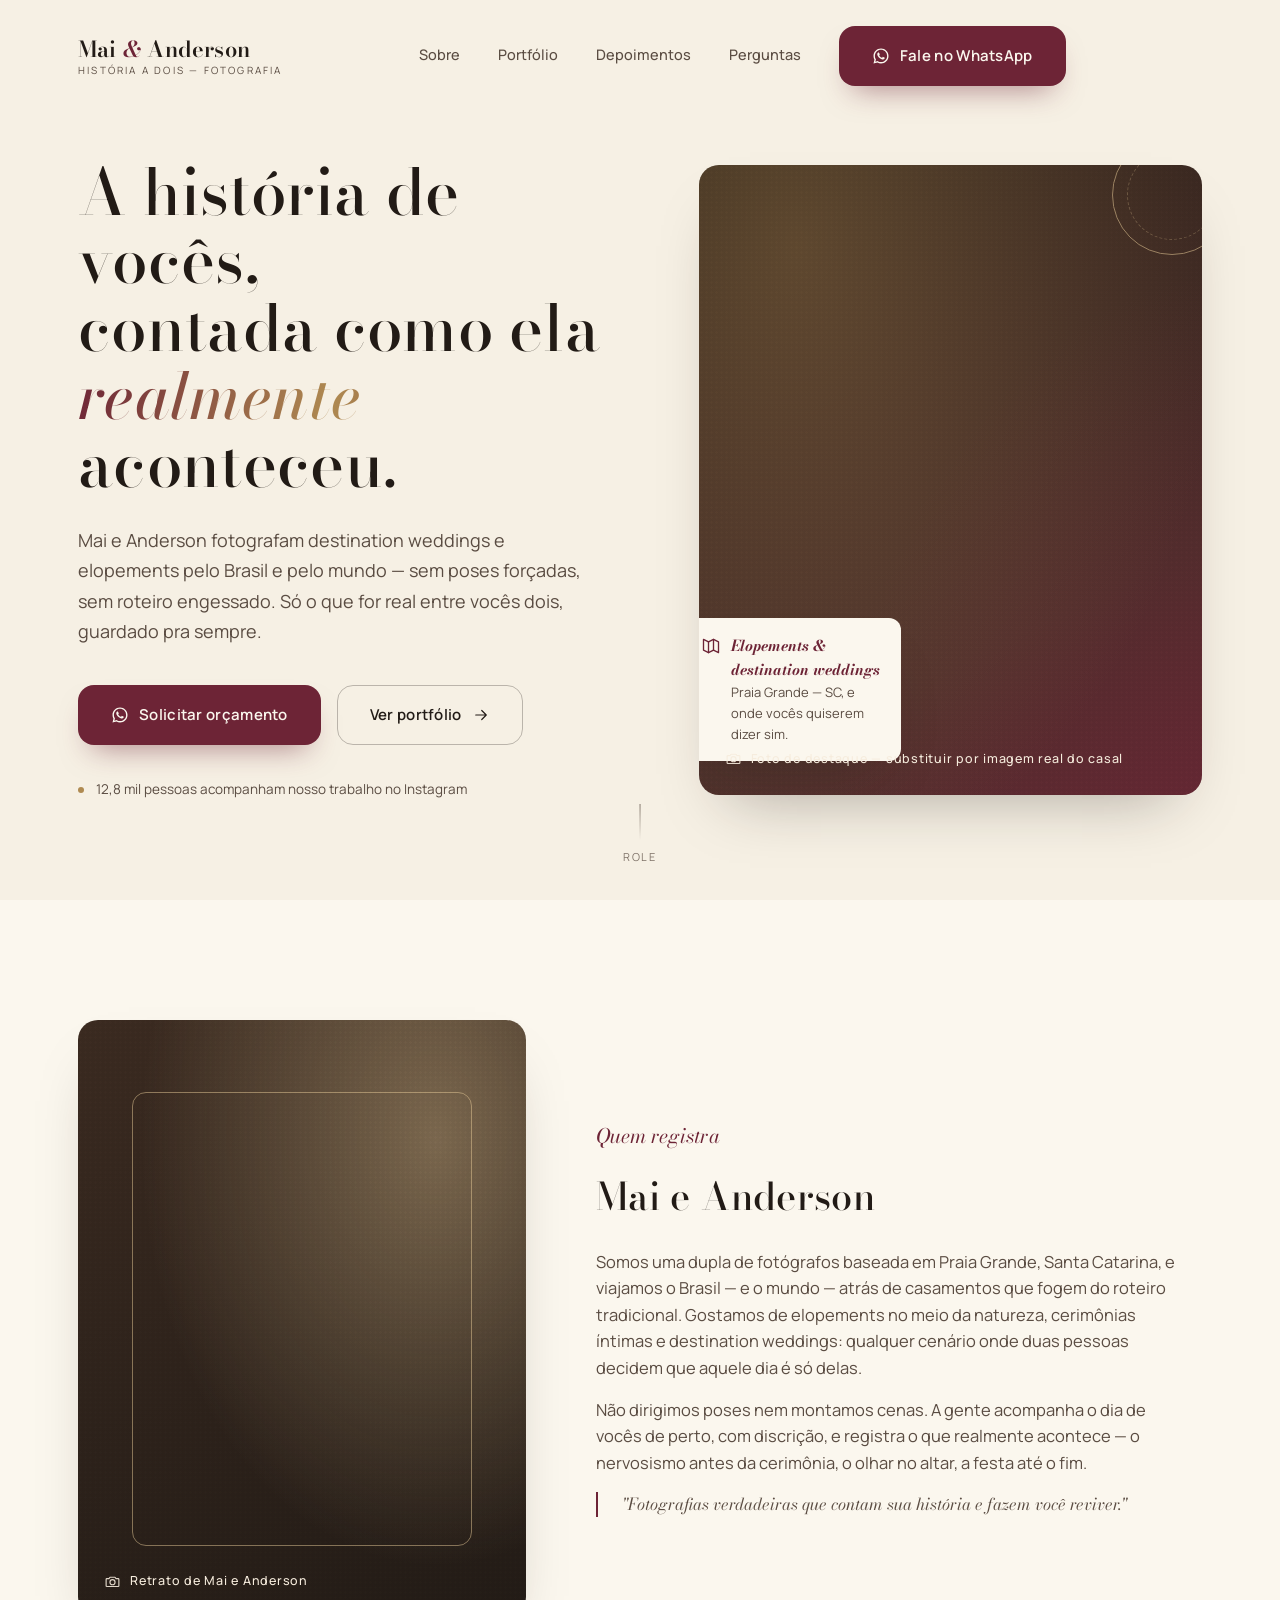
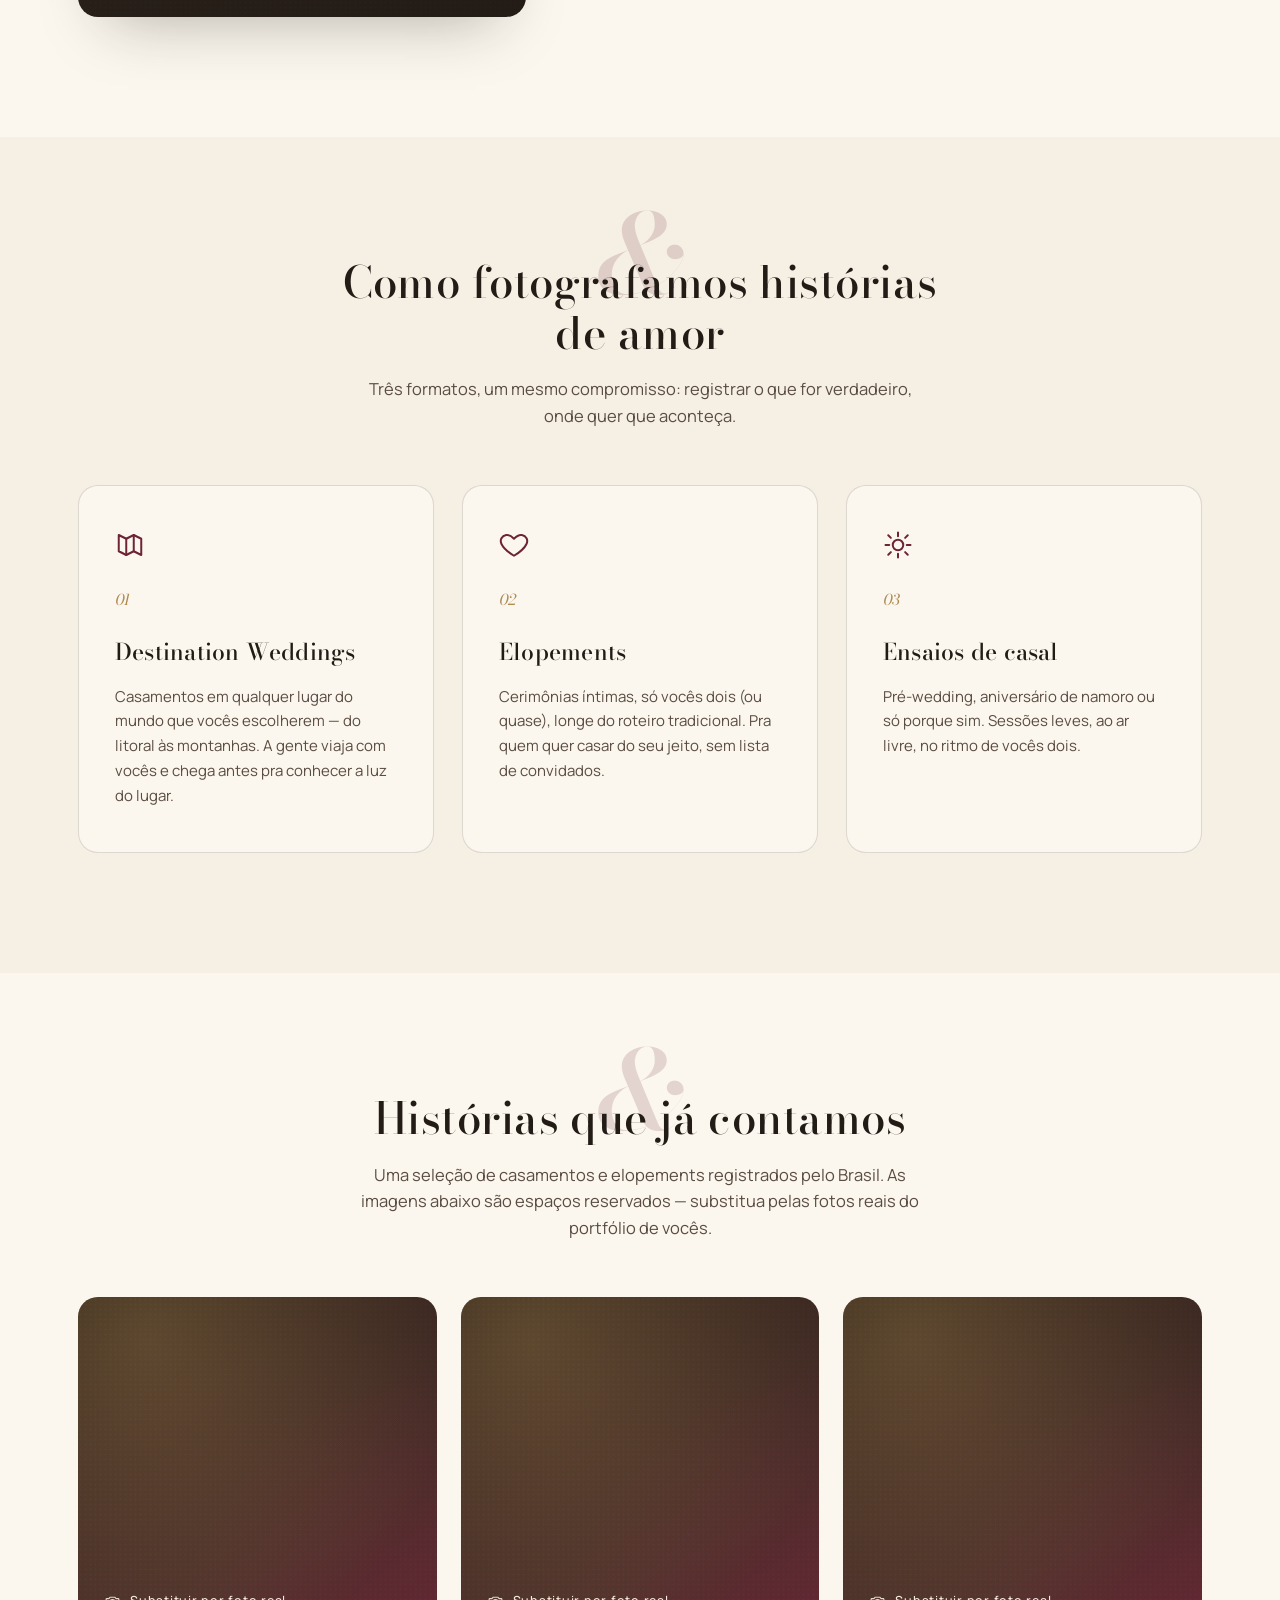
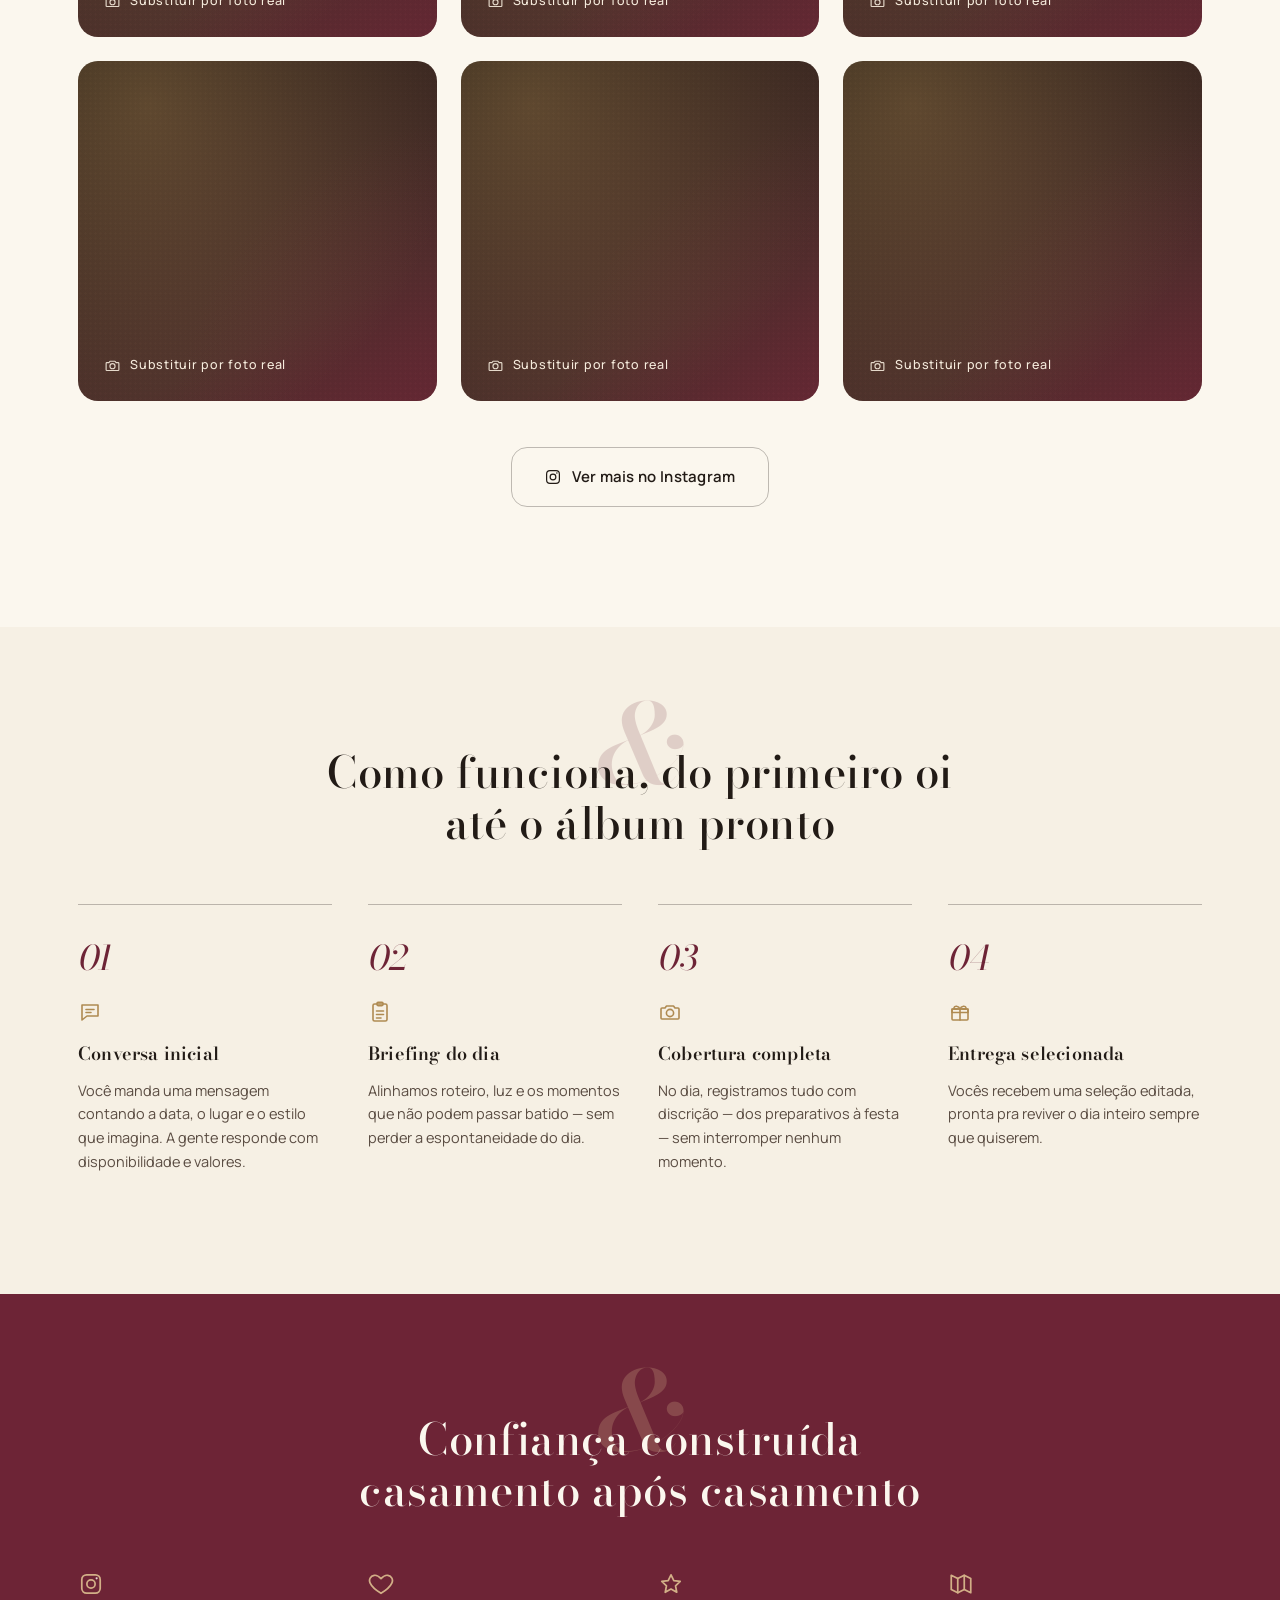
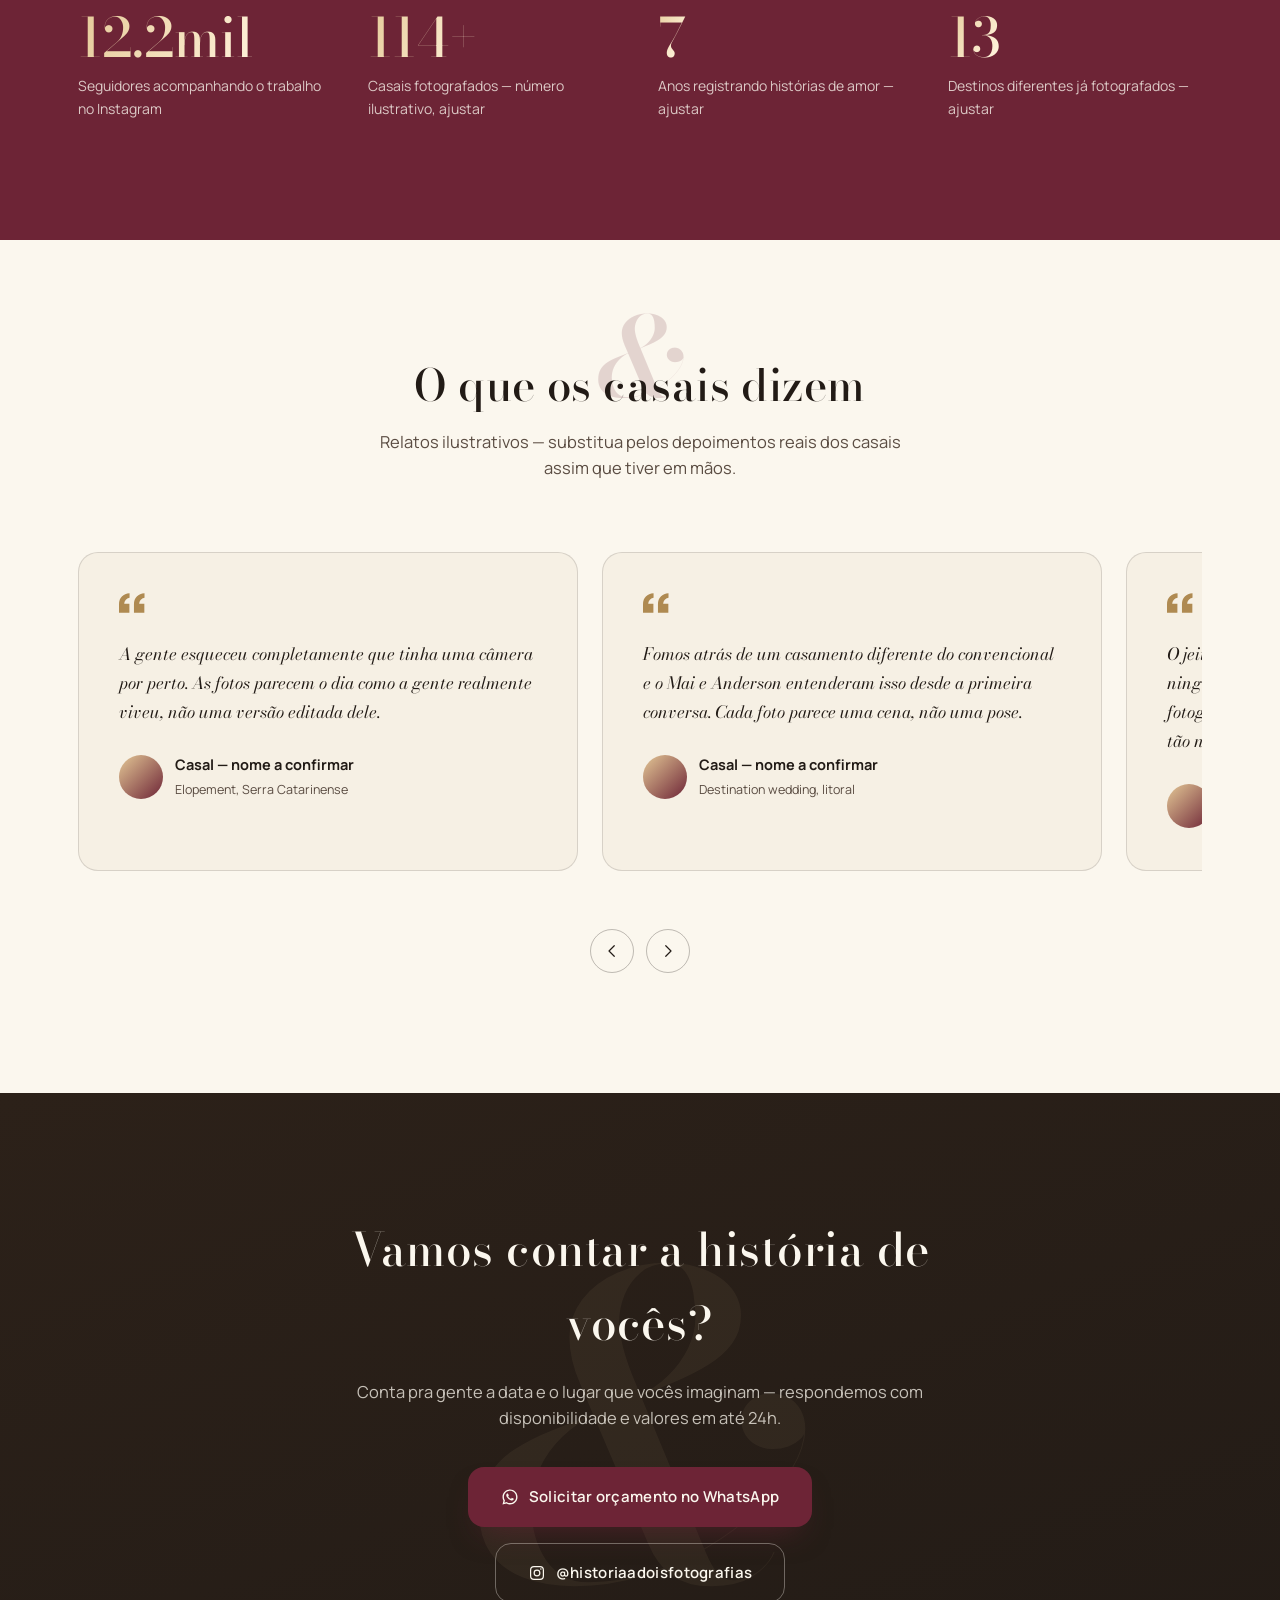
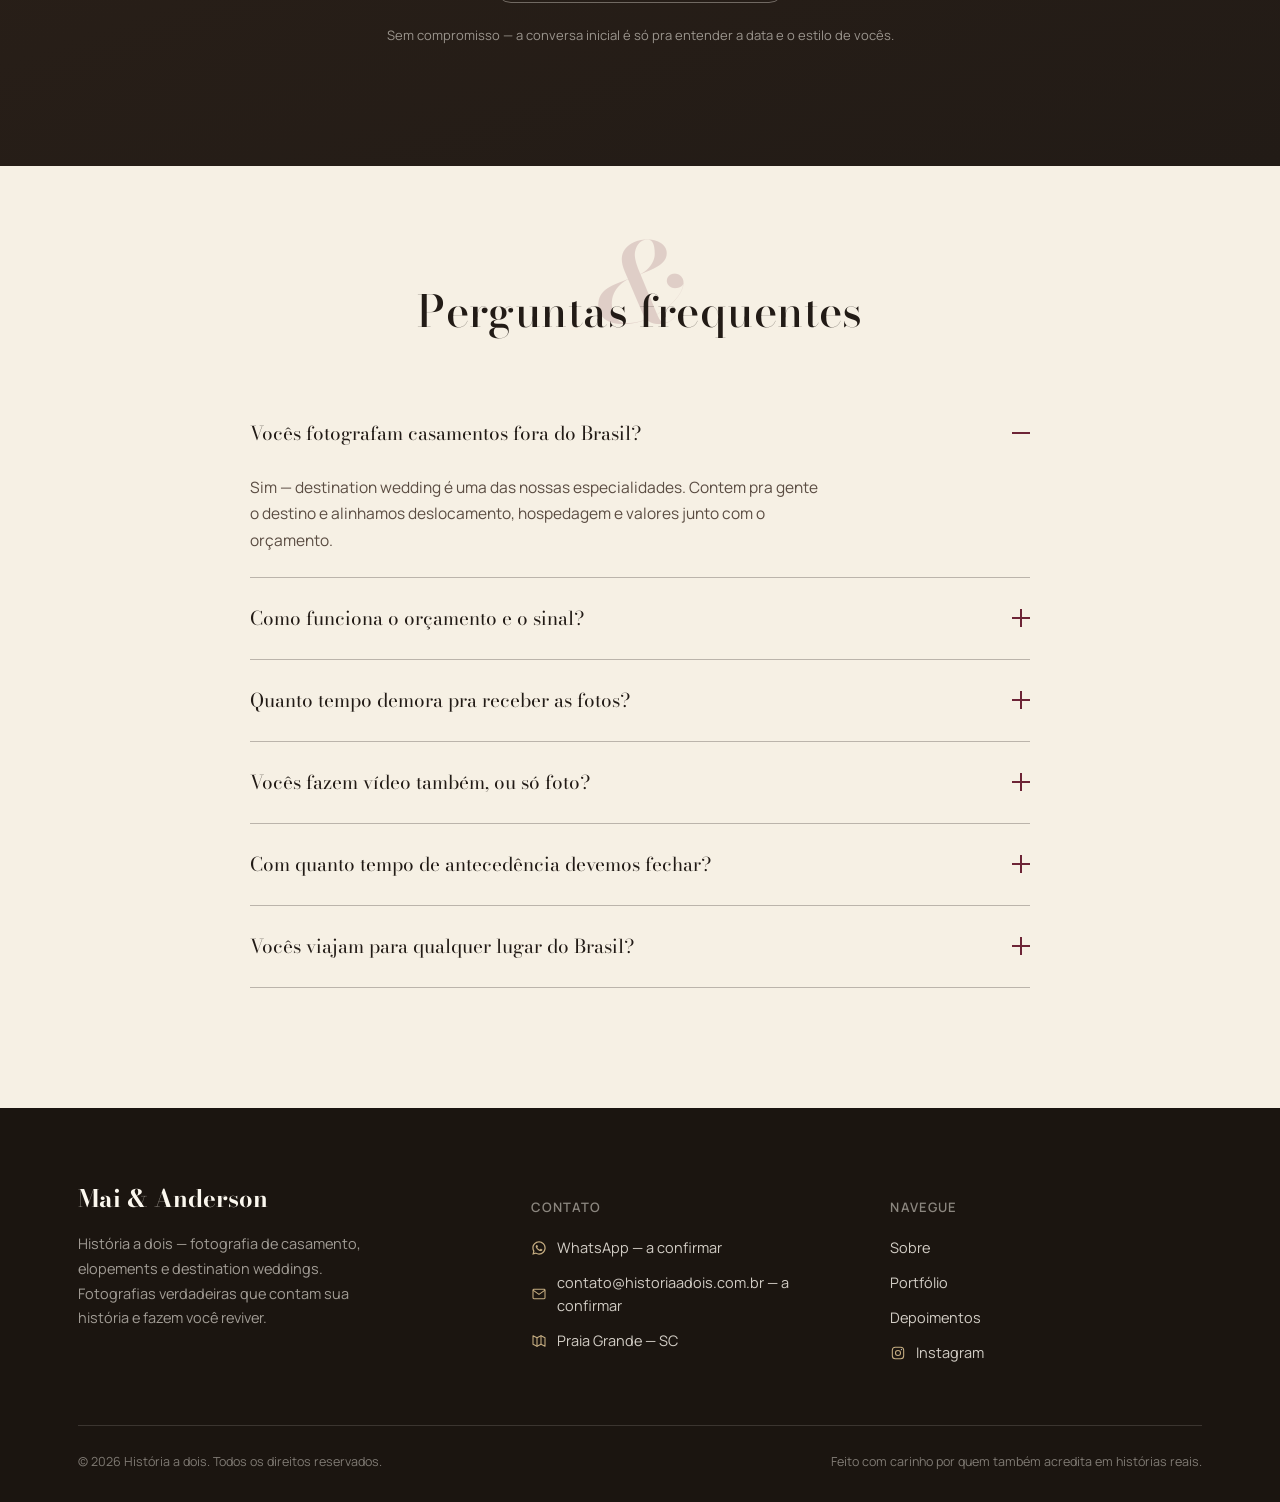
==== historia-a-dois.html @ 8267e366 "Barra de progresso de scroll + hover dos cards mais rápido - Barra fina (3px, gradiente vinho→dourad" ====
<!DOCTYPE html>
<html lang="pt-BR">
<head>
<meta charset="UTF-8">
<meta name="viewport" content="width=device-width, initial-scale=1.0">
<title>História a dois — Mai e Anderson | Fotografia de Casamento e Elopements</title>
<meta name="description" content="Mai e Anderson fotografam destination weddings e elopements pelo Brasil e pelo mundo — fotografias verdadeiras que contam sua história e fazem você reviver.">
<link rel="preconnect" href="https://fonts.googleapis.com">
<link rel="preconnect" href="https://fonts.gstatic.com" crossorigin>
<link href="https://fonts.googleapis.com/css2?family=Bodoni+Moda:ital,wght@0,400..800;1,400..800&family=Manrope:wght@300;400;500;600;700;800&display=swap" rel="stylesheet">
<style>
/* ===================== TOKENS ===================== */
:root{
  --cream:#f6f0e4;
  --cream-2:#eee3cd;
  --paper:#fbf7ee;
  --ink:#221b16;
  --ink-soft:#5a4c42;
  --wine:#6d2436;
  --wine-dark:#4a1826;
  --gold:#af8a51;
  --gold-light:#e4c896;
  --line:rgba(34,27,22,0.14);
  --line-strong:rgba(34,27,22,0.28);
  --ease:cubic-bezier(.22,.75,.28,1);
  --shadow:0 30px 60px -30px rgba(34,27,22,0.35);
  --wa-green:#25d366;
  --wa-green-dark:#1da851;
  --radius:20px;
  --radius-sm:12px;
}
*{box-sizing:border-box;}
html{scroll-behavior:smooth;}
body{
  margin:0;
  background:var(--cream);
  color:var(--ink);
  font-family:'Manrope',sans-serif;
  font-weight:400;
  line-height:1.6;
  -webkit-font-smoothing:antialiased;
}
h1,h2,h3,.serif{
  font-family:'Bodoni Moda',serif;
  font-weight:500;
  letter-spacing:0.01em;
  margin:0;
  color:var(--ink);
}
p{margin:0;}
a{color:inherit;text-decoration:none;}
img{max-width:100%;display:block;}
.wrap{max-width:1180px;margin:0 auto;padding:0 28px;}
.section{padding:120px 0;position:relative;}
@media(max-width:768px){.section{padding:76px 0;}}
.eyebrow-none{display:none;}

/* Reveal on scroll */
.reveal{opacity:0;transform:translateY(28px);transition:opacity .9s var(--ease), transform .9s var(--ease);}
.reveal.on{opacity:1;transform:none;}
/* Stagger for grids of cards */
.serv-card:nth-child(1){transition-delay:0s;}
.serv-card:nth-child(2){transition-delay:.12s;}
.serv-card:nth-child(3){transition-delay:.24s;}
.proc-item:nth-child(1){transition-delay:0s;}
.proc-item:nth-child(2){transition-delay:.1s;}
.proc-item:nth-child(3){transition-delay:.2s;}
.proc-item:nth-child(4){transition-delay:.3s;}
.num-item:nth-child(1){transition-delay:0s;}
.num-item:nth-child(2){transition-delay:.1s;}
.num-item:nth-child(3){transition-delay:.2s;}
.num-item:nth-child(4){transition-delay:.3s;}
.port-item:nth-child(1){transition-delay:0s;}
.port-item:nth-child(2){transition-delay:.08s;}
.port-item:nth-child(3){transition-delay:.16s;}
.port-item:nth-child(4){transition-delay:.24s;}
.port-item:nth-child(5){transition-delay:.32s;}
.port-item:nth-child(6){transition-delay:.4s;}
.testi-card:nth-child(1){transition-delay:0s;}
.testi-card:nth-child(2){transition-delay:.12s;}
.testi-card:nth-child(3){transition-delay:.24s;}

@media (prefers-reduced-motion: reduce){
  *{animation:none !important;transition-duration:.01ms !important;scroll-behavior:auto !important;}
  .reveal{opacity:1 !important;transform:none !important;}
}

/* ===================== SIGNATURE: ampersand watermark ===================== */
.amp-mark{
  font-family:'Bodoni Moda',serif;
  font-style:italic;
  font-weight:500;
  color:var(--wine);
  opacity:.16;
  line-height:1;
  user-select:none;
  pointer-events:none;
  display:inline-block;
  animation:amp-float 7s var(--ease) infinite;
}
@keyframes amp-float{0%,100%{transform:translateY(0);}50%{transform:translateY(-10px);}}

/* ===================== BUTTONS ===================== */
.btn{
  position:relative;
  display:inline-flex;align-items:center;gap:10px;
  padding:17px 32px;
  border-radius:16px;
  font-family:'Manrope',sans-serif;
  font-weight:600;
  font-size:15px;
  letter-spacing:0.02em;
  border:1px solid transparent;
  cursor:pointer;
  overflow:hidden;
  isolation:isolate;
  transition:transform .45s var(--ease), background .35s var(--ease), color .35s var(--ease), border-color .35s var(--ease), box-shadow .45s var(--ease);
  min-height:52px;
}
.btn::before{
  content:"";position:absolute;inset:0;z-index:-1;
  border-radius:inherit;
  background:linear-gradient(120deg,transparent 30%,rgba(255,255,255,0.5) 48%,rgba(255,255,255,0.5) 52%,transparent 70%);
  background-size:220% 100%;
  background-position:150% 0;
  opacity:0;
  transition:opacity .3s var(--ease);
  pointer-events:none;
}
.btn:hover::before{opacity:1;animation:sheen 1.1s var(--ease);}
@keyframes sheen{from{background-position:150% 0;}to{background-position:-70% 0;}}
.btn-primary{
  background:var(--wine);
  color:var(--paper);
  box-shadow:0 16px 30px -14px rgba(109,36,54,0.55);
}
.btn-primary:hover{background:var(--wine-dark);transform:translateY(-3px) scale(1.015);box-shadow:0 22px 38px -14px rgba(109,36,54,0.7);}
.btn-primary:active{transform:translateY(-1px) scale(1);}
.btn-primary:focus-visible{outline:2px solid var(--gold-light);outline-offset:3px;}
.btn-ghost{
  background:transparent;
  color:var(--ink);
  border-color:var(--line-strong);
}
.btn-ghost:hover{border-color:var(--ink);background:rgba(34,27,22,0.045);transform:translateY(-3px);}
.btn-ghost:active{transform:translateY(-1px);}
.btn-ghost:focus-visible{outline:2px solid var(--wine);outline-offset:3px;}
.btn svg{width:18px;height:18px;stroke:currentColor;fill:none;transition:transform .4s var(--ease);}
.btn:hover svg.ico-arrow{transform:translateX(4px);}
svg.ico-fill{fill:currentColor;stroke:none;}

/* ===================== HEADER ===================== */
header{
  position:fixed;top:0;left:0;right:0;z-index:100;
  padding:26px 0;
  transition:padding .4s var(--ease), background .4s var(--ease), box-shadow .4s var(--ease), border-color .4s var(--ease);
  border-bottom:1px solid transparent;
}
header.scrolled{
  padding:14px 0;
  background:rgba(246,240,228,0.92);
  backdrop-filter:blur(10px);
  border-bottom:1px solid var(--line);
  box-shadow:0 10px 30px -20px rgba(34,27,22,0.3);
}
header .wrap{display:flex;align-items:center;justify-content:space-between;}
.logo{display:flex;flex-direction:column;line-height:1;}
.logo b{font-family:'Bodoni Moda',serif;font-size:22px;font-weight:600;letter-spacing:0.01em;}
.logo span{font-size:10px;letter-spacing:0.22em;text-transform:uppercase;color:var(--ink-soft);margin-top:5px;}
nav.main-nav{display:flex;align-items:center;gap:38px;}
nav.main-nav a.nav-link{font-size:14.5px;font-weight:500;color:var(--ink-soft);position:relative;padding-bottom:3px;}
nav.main-nav a.nav-link::after{content:"";position:absolute;left:0;bottom:0;width:0;height:1px;background:var(--wine);transition:width .35s var(--ease);}
nav.main-nav a.nav-link:hover{color:var(--ink);}
nav.main-nav a.nav-link:hover::after{width:100%;}
.header-actions{display:flex;align-items:center;gap:20px;}
.menu-toggle{
  display:none;background:none;border:none;cursor:pointer;padding:6px;
  width:38px;height:38px;position:relative;z-index:120;
}
.menu-toggle span{
  position:absolute;left:6px;right:6px;height:1.5px;background:var(--ink);
  transition:transform .45s var(--ease), opacity .3s var(--ease), background .3s var(--ease);
}
.menu-toggle span:nth-child(1){top:14px;}
.menu-toggle span:nth-child(2){top:22px;}
.menu-toggle span:nth-child(3){top:30px;}
.menu-toggle.open span{background:var(--wine);}
.menu-toggle.open span:nth-child(1){transform:translateY(8px) rotate(45deg);}
.menu-toggle.open span:nth-child(2){opacity:0;}
.menu-toggle.open span:nth-child(3){transform:translateY(-8px) rotate(-45deg);}
@media(max-width:920px){
  nav.main-nav{
    position:fixed;inset:0;width:100%;height:100vh;z-index:110;
    background:rgba(246,240,228,0.86);
    backdrop-filter:blur(22px) saturate(140%);
    -webkit-backdrop-filter:blur(22px) saturate(140%);
    display:flex;flex-direction:column;align-items:center;justify-content:center;gap:30px;
    opacity:0;visibility:hidden;
    transform:scale(1.04);
    transition:opacity .5s var(--ease), transform .6s var(--ease), visibility 0s linear .5s;
  }
  nav.main-nav.open{opacity:1;visibility:visible;transform:scale(1);transition:opacity .5s var(--ease), transform .6s var(--ease), visibility 0s;}
  nav.main-nav a.nav-link{font-size:22px;opacity:0;transform:translateY(14px);transition:opacity .5s var(--ease), transform .5s var(--ease);}
  nav.main-nav.open a.nav-link{opacity:1;transform:translateY(0);}
  nav.main-nav.open a.nav-link:nth-child(1){transition-delay:.1s;}
  nav.main-nav.open a.nav-link:nth-child(2){transition-delay:.16s;}
  nav.main-nav.open a.nav-link:nth-child(3){transition-delay:.22s;}
  nav.main-nav.open a.nav-link:nth-child(4){transition-delay:.28s;}
  nav.main-nav.open a.btn-primary{opacity:0;transform:translateY(14px);transition:opacity .5s var(--ease), transform .5s var(--ease);transition-delay:.34s;}
  nav.main-nav.open.open a.btn-primary{opacity:1;transform:translateY(0);}
  .header-actions .btn-primary-desktop{display:none;}
  .menu-toggle{display:inline-flex;}
  body.nav-open{overflow:hidden;}
}

/* ===================== HERO ===================== */
.hero{
  min-height:100vh;
  display:flex;align-items:center;
  padding:150px 0 90px;
  position:relative;
  overflow:hidden;
}
.hero .wrap{display:grid;grid-template-columns:1.05fr 0.95fr;gap:64px;align-items:center;}
@media(max-width:960px){.hero .wrap{grid-template-columns:1fr;gap:48px;}.hero{padding:130px 0 60px;}}
.hero-copy h1{
  font-size:clamp(38px,5.4vw,64px);
  line-height:1.06;
  font-weight:500;
  letter-spacing:0.005em;
}
.hero-copy h1 i{
  font-style:italic;
  background:linear-gradient(100deg,var(--wine),var(--gold) 45%,var(--wine) 90%);
  background-size:200% auto;
  -webkit-background-clip:text;background-clip:text;-webkit-text-fill-color:transparent;
  animation:shimmer 5s linear infinite;
}
.hero-copy .lede{
  margin-top:26px;
  font-size:18px;
  color:var(--ink-soft);
  max-width:46ch;
  line-height:1.7;
}
.hero-cta{display:flex;flex-wrap:wrap;gap:16px;margin-top:38px;}
.hero-trust{
  margin-top:34px;display:flex;align-items:center;gap:12px;font-size:13.5px;color:var(--ink-soft);
}
.hero-trust .dot{width:6px;height:6px;border-radius:50%;background:var(--gold);flex:none;}
.hero-visual{position:relative;aspect-ratio:4/5;border-radius:var(--radius);overflow:hidden;box-shadow:var(--shadow);}
.ph-tile{
  width:100%;height:100%;position:relative;
  background:
    radial-gradient(120% 140% at 15% 10%, rgba(175,138,81,0.35), transparent 55%),
    radial-gradient(120% 140% at 85% 90%, rgba(109,36,54,0.55), transparent 55%),
    linear-gradient(155deg,#2c2119 0%,#4a2e2a 55%,#6d2436 100%);
  background-size:130% 130%;
  display:flex;align-items:flex-end;justify-content:flex-start;
  padding:26px;
}
.hero-visual .ph-tile{animation:kenburns 22s ease-in-out infinite alternate;}
@keyframes kenburns{
  0%{background-position:0% 0%;transform:scale(1);}
  100%{background-position:100% 100%;transform:scale(1.06);}
}
.hero-particles{position:absolute;inset:0;overflow:hidden;pointer-events:none;z-index:1;}
.hero-particles span{
  position:absolute;bottom:-10px;
  width:var(--size,4px);height:var(--size,4px);border-radius:50%;
  background:var(--gold-light);opacity:0;
  animation:rise linear infinite;
  animation-duration:var(--dur,9s);
  animation-delay:var(--delay,0s);
  left:var(--left,50%);
}
@keyframes rise{
  0%{transform:translate(0,0);opacity:0;}
  10%{opacity:.65;}
  90%{opacity:.35;}
  100%{transform:translate(var(--drift,20px),-360px);opacity:0;}
}
.ph-tile::before{
  content:"";position:absolute;inset:0;
  background-image:radial-gradient(rgba(255,255,255,0.16) 1px, transparent 1.4px);
  background-size:5px 5px;
  opacity:.25;mix-blend-mode:overlay;
}
.ph-label{
  position:relative;z-index:1;
  color:#f6ecdd;font-size:12.5px;letter-spacing:0.06em;
  display:flex;align-items:center;gap:9px;
  font-weight:500;
}
.ph-label svg{width:17px;height:17px;stroke:#f6ecdd;fill:none;flex:none;opacity:.9;}
.hero-ring{
  position:absolute;width:120px;height:120px;border:1.5px solid var(--gold-light);border-radius:50%;
  top:-30px;right:-30px;opacity:.55;
  animation:ring-spin 34s linear infinite;
  z-index:1;
}
.hero-ring::before{
  content:"";position:absolute;inset:14px;border:1px dashed rgba(228,200,150,0.5);border-radius:50%;
}
@keyframes ring-spin{to{transform:rotate(360deg);}}
.hero-visual-caption{
  position:absolute;left:-18px;bottom:34px;
  background:var(--paper);
  padding:16px 20px;
  box-shadow:var(--shadow);
  border-radius:var(--radius-sm);
  max-width:220px;
  font-size:13px;
  color:var(--ink-soft);
  display:flex;
  gap:10px;
}
@media(max-width:960px){.hero-visual-caption{position:static;margin-top:-40px;margin-left:20px;max-width:none;}}
.hero-visual-caption b{font-family:'Bodoni Moda',serif;font-style:italic;color:var(--wine);font-size:15px;display:block;}

/* scroll cue */
.scroll-cue{
  position:absolute;bottom:34px;left:50%;transform:translateX(-50%);
  display:flex;flex-direction:column;align-items:center;gap:8px;
  font-size:11px;letter-spacing:0.18em;text-transform:uppercase;color:var(--ink-soft);
  opacity:.75;
}
.scroll-cue .line{width:1px;height:36px;background:linear-gradient(var(--ink-soft),transparent);animation:cue 2.2s var(--ease) infinite;}
@keyframes cue{0%{transform:scaleY(0);transform-origin:top;}50%{transform:scaleY(1);transform-origin:top;}50.01%{transform-origin:bottom;}100%{transform:scaleY(0);transform-origin:bottom;}}
@media(max-width:960px){.scroll-cue{display:none;}}

/* ===================== SECTION HEAD ===================== */
.section-head{max-width:640px;margin-bottom:56px;position:relative;}
.section-head .amp-mark{position:absolute;top:-58px;left:-8px;font-size:110px;}
.section-head h2{font-size:clamp(30px,3.6vw,44px);font-weight:500;line-height:1.15;position:relative;}
.section-head p{margin-top:18px;font-size:16.5px;color:var(--ink-soft);max-width:56ch;}
.section-head.center{margin-left:auto;margin-right:auto;text-align:center;}
.section-head.center h2,
.section-head.center p{margin-left:auto;margin-right:auto;}
.section-head.center .amp-mark{left:50%;transform:translateX(-50%);}

/* ===================== SOBRE ===================== */
.sobre{background:var(--paper);overflow:hidden;}
.sobre .wrap{display:grid;grid-template-columns:0.85fr 1.15fr;gap:70px;align-items:center;}
@media(max-width:900px){.sobre .wrap{grid-template-columns:1fr;gap:40px;}}
.sobre-portrait{position:relative;aspect-ratio:3/4;border-radius:var(--radius);box-shadow:var(--shadow);}
.sobre-portrait .ph-tile{border-radius:var(--radius);overflow:hidden;background:
    radial-gradient(120% 130% at 80% 20%, rgba(228,200,150,0.4), transparent 55%),
    linear-gradient(160deg,#3a2a20 0%,#221b16 100%);}
.sobre-ring{position:absolute;inset:12%;border:1.5px solid var(--gold-light);border-radius:14px;pointer-events:none;opacity:.5;animation:ring-spin 40s linear infinite reverse;}
.sobre-copy .kicker{font-family:'Bodoni Moda',serif;font-style:italic;color:var(--wine);font-size:20px;margin-bottom:14px;display:block;}
.sobre-copy h2{font-size:clamp(28px,3.4vw,38px);margin-bottom:22px;}
.sobre-copy p{color:var(--ink-soft);font-size:16.5px;max-width:58ch;}
.sobre-copy p + p{margin-top:16px;}
.sobre-quote{
  margin-top:32px;padding-left:24px;border-left:2px solid var(--wine);
  font-family:'Bodoni Moda',serif;font-style:italic;font-size:20px;color:var(--ink);line-height:1.5;
}

/* ===================== SERVICOS ===================== */
.servicos{background:var(--cream);}
.serv-grid{display:grid;grid-template-columns:repeat(3,1fr);gap:28px;}
@media(max-width:820px){.serv-grid{grid-template-columns:1fr;}}
.serv-card{
  background:var(--paper);
  border:1px solid var(--line);
  border-radius:var(--radius);
  padding:44px 36px;
  transition:background .28s var(--ease), transform .28s var(--ease), border-color .28s var(--ease), box-shadow .28s var(--ease);
  position:relative;
  overflow:hidden;
}
.serv-card::before{
  content:"";position:absolute;inset:0;opacity:0;transition:opacity .5s var(--ease);pointer-events:none;
  background:radial-gradient(360px circle at var(--mx,50%) var(--my,0%), rgba(109,36,54,.14), transparent 68%);
}
.serv-card:hover{border-color:var(--line-strong);transform:translateY(-6px);box-shadow:0 26px 44px -28px rgba(34,27,22,0.35);}
.serv-card:hover::before{opacity:1;}
.serv-num{font-family:'Bodoni Moda',serif;font-style:italic;font-size:15px;color:var(--gold);display:block;margin-bottom:22px;position:relative;transition:transform .28s var(--ease);}
.serv-card:hover .serv-num{transform:translateX(4px);}
.serv-card h3{font-size:23px;font-weight:500;margin-bottom:14px;position:relative;}
.serv-card p{font-size:15px;color:var(--ink-soft);line-height:1.65;position:relative;}
.serv-card svg{width:30px;height:30px;stroke:var(--wine);fill:none;margin-bottom:20px;position:relative;transition:transform .3s var(--ease);}
.serv-card:hover svg{transform:scale(1.12) rotate(-4deg);}

/* ===================== PORTFOLIO ===================== */
.portfolio{background:var(--paper);}
.port-grid{
  display:grid;
  grid-template-columns:repeat(3,1fr);
  grid-auto-rows:340px;
  gap:24px;
}
@media(max-width:960px){
  .port-grid{grid-template-columns:repeat(2,1fr);grid-auto-rows:260px;gap:16px;}
}
@media(max-width:560px){
  .port-grid{grid-template-columns:1fr;grid-auto-rows:300px;}
}
.port-item{
  position:relative;overflow:hidden;border-radius:var(--radius);cursor:pointer;
}
.port-item .ph-tile{transition:transform .5s var(--ease);}
.port-item:hover .ph-tile{transform:scale(1.08) rotate(.4deg);}
.port-item::after{
  content:"";position:absolute;inset:10px;border:1px solid rgba(246,236,221,0.55);
  border-radius:calc(var(--radius) - 6px);
  opacity:0;transform:scale(.94);transition:opacity .3s var(--ease), transform .3s var(--ease);
  pointer-events:none;
}
.port-item:hover::after{opacity:1;transform:scale(1);}
.port-overlay{
  position:absolute;inset:0;
  background:linear-gradient(0deg,rgba(20,14,11,0.78) 0%,rgba(20,14,11,0) 46%);
  display:flex;align-items:flex-end;padding:20px;
  opacity:0;transition:opacity .28s var(--ease);
}
.port-item:hover .port-overlay{opacity:1;}
.port-overlay span{color:#f6ecdd;font-size:14px;font-weight:500;letter-spacing:0.01em;display:flex;align-items:center;gap:8px;transform:translateY(8px);transition:transform .3s var(--ease);}
.port-item:hover .port-overlay span{transform:translateY(0);}
.port-overlay svg{width:15px;height:15px;stroke:#f6ecdd;fill:none;flex:none;}
.port-cta{text-align:center;margin-top:46px;}

/* ===================== COMO FUNCIONA ===================== */
.processo{background:var(--cream);}
.proc-list{display:grid;grid-template-columns:repeat(4,1fr);gap:36px;}
@media(max-width:920px){.proc-list{grid-template-columns:1fr 1fr;}}
@media(max-width:560px){.proc-list{grid-template-columns:1fr;}}
.proc-item{position:relative;padding-top:26px;border-top:1px solid var(--line-strong);transition:transform .28s var(--ease);}
.proc-item:hover{transform:translateY(-4px);}
.proc-item .num{font-family:'Bodoni Moda',serif;font-style:italic;font-size:34px;color:var(--wine);display:block;margin-bottom:14px;}
.proc-item .proc-ico{width:24px;height:24px;stroke:var(--gold);fill:none;display:block;margin-bottom:16px;transition:transform .3s var(--ease);}
.proc-item:hover .proc-ico{transform:scale(1.15) translateY(-2px);}
.proc-item h3{font-size:18px;font-weight:600;margin-bottom:10px;}
.proc-item p{font-size:14.5px;color:var(--ink-soft);line-height:1.65;}

/* ===================== NUMEROS ===================== */
.numeros{background:var(--wine);color:var(--paper);}
.numeros h2, .numeros .section-head p{color:var(--paper);}
.numeros .section-head .amp-mark{opacity:.22;color:var(--gold-light);}
.num-grid{display:grid;grid-template-columns:repeat(4,1fr);gap:36px;}
@media(max-width:760px){.num-grid{grid-template-columns:1fr 1fr;}}
.num-item{text-align:left;}
.num-ico{width:26px;height:26px;stroke:var(--gold-light);fill:none;opacity:.85;margin-bottom:14px;display:block;}
.num-item .val{font-family:'Bodoni Moda',serif;font-size:clamp(38px,4.4vw,54px);font-weight:500;
  background:linear-gradient(120deg,var(--gold-light),#fff2da,var(--gold-light));
  background-size:220% auto;
  -webkit-background-clip:text;background-clip:text;-webkit-text-fill-color:transparent;
  line-height:1;
  animation:shimmer 6s linear infinite;
}
@keyframes shimmer{0%{background-position:0% 50%;}100%{background-position:220% 50%;}}
.num-item .lbl{margin-top:10px;font-size:14px;color:rgba(251,247,238,0.78);}

/* ===================== DEPOIMENTOS ===================== */
.depoimentos{background:var(--paper);}
.testi-track{
  display:flex;gap:24px;overflow-x:auto;overflow-y:hidden;touch-action:pan-x;scroll-snap-type:x mandatory;scrollbar-width:none;padding:14px 0 24px;cursor:grab;
}
.testi-track::-webkit-scrollbar{display:none;}
.testi-track.dragging{cursor:grabbing;}
.testi-card{
  position:relative;overflow:hidden;
  flex:0 0 auto;width:min(500px,84vw);scroll-snap-align:start;
  background:var(--cream);border:1px solid var(--line);padding:40px;
  border-radius:var(--radius);
  transition:transform .28s var(--ease), box-shadow .28s var(--ease);
}
.testi-card::before{
  content:"";position:absolute;inset:0;opacity:0;transition:opacity .5s var(--ease);pointer-events:none;
  background:radial-gradient(320px circle at var(--mx,50%) var(--my,0%), rgba(175,138,81,.16), transparent 68%);
}
.testi-card:hover{transform:translateY(-6px);box-shadow:var(--shadow);}
.testi-card:hover::before{opacity:1;}
.testi-card > *{position:relative;}
.testi-quote{width:26px;height:20px;fill:var(--gold);margin-bottom:20px;transition:transform .3s var(--ease);}
.testi-card:hover .testi-quote{transform:scale(1.15) rotate(-6deg);}
.testi-card p.txt{font-size:17px;line-height:1.7;color:var(--ink);font-family:'Bodoni Moda',serif;font-style:italic;}
.testi-foot{display:flex;align-items:center;gap:12px;margin-top:26px;}
.testi-avatar{width:44px;height:44px;border-radius:50%;background:linear-gradient(135deg,var(--gold-light),var(--wine));flex:none;}
.testi-foot b{display:block;font-size:14.5px;font-weight:700;font-family:'Manrope',sans-serif;}
.testi-foot span{font-size:12.5px;color:var(--ink-soft);}
.testi-nav{display:flex;gap:12px;margin-top:34px;justify-content:center;}
.testi-nav button{
  width:44px;height:44px;border-radius:50%;border:1px solid var(--line-strong);background:transparent;
  display:flex;align-items:center;justify-content:center;cursor:pointer;transition:border-color .3s,background .3s;
}
.testi-nav button:hover{background:var(--wine);border-color:var(--wine);}
.testi-nav button:hover svg{stroke:var(--paper);}
.testi-nav button svg{width:18px;height:18px;stroke:var(--ink);fill:none;transition:stroke .3s;}
.testi-nav button:focus-visible{outline:2px solid var(--wine);outline-offset:2px;}

/* ===================== CTA FINAL ===================== */
.cta-final{
  background:linear-gradient(160deg,#2c2119,#221b16);
  color:var(--paper);text-align:center;
  position:relative;overflow:hidden;
}
.cta-final .amp-mark{position:absolute;top:50%;left:50%;transform:translate(-50%,-50%);font-size:min(46vw,420px);opacity:.06;color:var(--gold-light);}
.cta-final .inner{position:relative;max-width:640px;margin:0 auto;}
.cta-final h2{font-size:clamp(30px,4vw,46px);color:var(--paper);}
.cta-final p{margin-top:18px;font-size:16.5px;color:rgba(251,247,238,0.75);}
.cta-final .hero-cta{justify-content:center;margin-top:36px;}
.cta-final .btn-ghost{border-color:rgba(251,247,238,0.35);color:var(--paper);}
.cta-final .btn-ghost:hover{background:rgba(251,247,238,0.08);border-color:var(--paper);}
.cta-final .fine{margin-top:22px;font-size:13px;color:rgba(251,247,238,0.55);}
@media(max-width:560px){
  .cta-final .hero-cta .btn{padding:15px 26px;font-size:14px;min-height:48px;}
}

/* ===================== FAQ ===================== */
.faq{background:var(--cream);}
.faq-list{max-width:780px;margin-left:auto;margin-right:auto;}
.faq-item{border-bottom:1px solid var(--line-strong);}
.faq-q{
  width:100%;text-align:left;background:none;border:none;cursor:pointer;
  padding:26px 0;display:flex;align-items:center;justify-content:space-between;gap:20px;
  font-family:'Bodoni Moda',serif;font-size:19px;color:var(--ink);
}
.faq-q .plus{position:relative;width:18px;height:18px;flex:none;}
.faq-q .plus::before,.faq-q .plus::after{content:"";position:absolute;background:var(--wine);transition:transform .4s var(--ease);}
.faq-q .plus::before{top:8px;left:0;width:18px;height:2px;}
.faq-q .plus::after{top:0;left:8px;width:2px;height:18px;}
.faq-item.open .plus::after{transform:rotate(90deg);}
.faq-a{max-height:0;overflow:hidden;transition:max-height .5s var(--ease);}
.faq-a p{padding-bottom:24px;font-size:15.5px;color:var(--ink-soft);max-width:64ch;line-height:1.7;}

/* ===================== FOOTER ===================== */
footer{background:#1b1510;color:rgba(251,247,238,0.85);padding:72px 0 30px;}
.foot-top{display:grid;grid-template-columns:1.3fr 1fr 1fr;gap:48px;padding-bottom:48px;border-bottom:1px solid rgba(251,247,238,0.14);}
@media(max-width:760px){.foot-top{grid-template-columns:1fr;gap:36px;}}
.foot-logo b{font-family:'Bodoni Moda',serif;font-size:24px;color:var(--paper);}
.foot-logo p{margin-top:14px;font-size:14.5px;color:rgba(251,247,238,0.6);max-width:34ch;line-height:1.7;}
.foot-col h4{font-size:13px;letter-spacing:0.08em;text-transform:uppercase;color:rgba(251,247,238,0.5);margin-bottom:18px;font-weight:600;font-family:'Manrope',sans-serif;}
.foot-col a, .foot-col p{display:block;font-size:14.5px;color:rgba(251,247,238,0.82);margin-bottom:12px;}
.foot-col a{transition:color .3s, transform .3s var(--ease);}
.foot-col a:hover{color:var(--gold-light);transform:translateX(3px);}
.foot-link{display:flex !important;align-items:center;gap:10px;}
.foot-link svg{width:16px;height:16px;stroke:var(--gold-light);fill:none;flex:none;opacity:.85;}
.foot-link svg.ico-fill{fill:var(--gold-light);color:var(--gold-light);stroke:none;}
.foot-bottom{display:flex;justify-content:space-between;align-items:center;padding-top:26px;font-size:12.5px;color:rgba(251,247,238,0.45);flex-wrap:wrap;gap:12px;}

/* ===================== FLOATING WHATSAPP ===================== */
.float-wa{
  position:fixed;bottom:26px;right:26px;z-index:80;
  width:60px;height:60px;border-radius:50%;
  background:var(--wa-green);color:#fff;
  display:flex;align-items:center;justify-content:center;
  box-shadow:0 14px 30px -10px rgba(37,211,102,0.65);
  transition:transform .4s var(--ease), opacity .4s var(--ease), box-shadow .4s var(--ease), background .3s var(--ease);
  opacity:0;pointer-events:none;
}
.float-wa.show{opacity:1;pointer-events:auto;}
.float-wa::before{
  content:"";position:absolute;inset:0;border-radius:50%;
  background:var(--wa-green);
  animation:wa-pulse 2.4s var(--ease) infinite;
  z-index:-1;
}
@keyframes wa-pulse{
  0%{transform:scale(1);opacity:.55;}
  70%{transform:scale(1.9);opacity:0;}
  100%{transform:scale(1.9);opacity:0;}
}
.float-wa:hover{transform:scale(1.1);background:var(--wa-green-dark);box-shadow:0 18px 36px -10px rgba(37,211,102,0.8);}
.float-wa svg{width:29px;height:29px;}

/* ===================== SCROLL PROGRESS ===================== */
.scroll-progress{
  position:fixed;top:0;left:0;right:0;height:3px;z-index:200;
  background:linear-gradient(90deg,var(--wine),var(--gold));
  transform:scaleX(0);transform-origin:0 50%;
  will-change:transform;
  pointer-events:none;
}

/* Skip link */
.skip-link{position:absolute;left:-999px;top:0;background:var(--wine);color:var(--paper);padding:12px 20px;z-index:200;}
.skip-link:focus{left:16px;top:16px;}
</style>
</head>
<body>

<a href="#main" class="skip-link">Pular para o conteúdo</a>

<div class="scroll-progress" id="scrollProgress" aria-hidden="true"></div>

<!-- SVG SPRITE -->
<svg width="0" height="0" style="position:absolute">
  <symbol id="ic-wa" viewBox="0 0 24 24"><path d="M12.01 2C6.48 2 2 6.48 2 12.01c0 1.78.47 3.45 1.28 4.9L2 22l5.24-1.25a9.96 9.96 0 0 0 4.77 1.22h.01c5.53 0 10.01-4.48 10.01-10.01C22.03 6.48 17.54 2 12.01 2Zm0 18.13h-.01a8.1 8.1 0 0 1-4.14-1.13l-.3-.18-3.1.74.83-3.02-.19-.31a8.13 8.13 0 0 1-1.25-4.32c0-4.49 3.66-8.15 8.16-8.15 2.18 0 4.22.85 5.77 2.4a8.1 8.1 0 0 1 2.39 5.76c0 4.5-3.66 8.21-8.16 8.21Zm4.47-6.11c-.25-.12-1.45-.71-1.67-.8-.22-.08-.39-.12-.55.13-.16.24-.63.79-.78.96-.14.16-.29.18-.54.06-.25-.13-1.04-.38-1.98-1.22-.73-.65-1.22-1.46-1.37-1.7-.14-.25-.02-.38.11-.5.11-.11.25-.29.37-.43.12-.15.16-.25.25-.41.08-.17.04-.31-.02-.43-.06-.13-.55-1.33-.76-1.82-.2-.48-.4-.41-.55-.42-.14-.01-.3-.01-.47-.01-.16 0-.43.06-.65.31-.22.24-.86.84-.86 2.05 0 1.21.88 2.38 1 2.54.13.17 1.73 2.64 4.2 3.7.59.25 1.04.4 1.4.52.59.19 1.12.16 1.55.1.47-.07 1.45-.6 1.66-1.17.2-.58.2-1.07.14-1.17-.06-.11-.22-.17-.47-.29Z" fill="currentColor"/></symbol>
  <symbol id="ic-arrow" viewBox="0 0 24 24" stroke-width="1.6" stroke-linecap="round" stroke-linejoin="round"><path d="M5 12h14M13 6l6 6-6 6"/></symbol>
  <symbol id="ic-camera" viewBox="0 0 24 24" stroke-width="1.6" stroke-linecap="round" stroke-linejoin="round"><path d="M4 8h3l1.5-2h7L17 8h3a1 1 0 0 1 1 1v9a1 1 0 0 1-1 1H4a1 1 0 0 1-1-1V9a1 1 0 0 1 1-1Z"/><circle cx="12" cy="13" r="3.6"/></symbol>
  <symbol id="ic-heart" viewBox="0 0 24 24" stroke-width="1.6" stroke-linecap="round" stroke-linejoin="round"><path d="M12 20.6s-7.8-4.7-10-9.4C.4 7.8 2.3 4.6 5.7 4c2.1-.4 4 .6 6.3 3 2.3-2.4 4.2-3.4 6.3-3 3.4.6 5.3 3.8 3.7 7.2-2.2 4.7-10 9.4-10 9.4Z"/></symbol>
  <symbol id="ic-map" viewBox="0 0 24 24" stroke-width="1.6" stroke-linecap="round" stroke-linejoin="round"><path d="M9 20l-6-3V4l6 3 6-3 6 3v13l-6-3-6 3Z"/><path d="M9 7v13M15 4v13"/></symbol>
  <symbol id="ic-sun" viewBox="0 0 24 24" stroke-width="1.6" stroke-linecap="round" stroke-linejoin="round"><circle cx="12" cy="12" r="4.2"/><path d="M12 2v3M12 19v3M4.2 4.2l2.1 2.1M17.7 17.7l2.1 2.1M2 12h3M19 12h3M4.2 19.8l2.1-2.1M17.7 6.3l2.1-2.1"/></symbol>
  <symbol id="ic-mail" viewBox="0 0 24 24" stroke-width="1.6" stroke-linecap="round" stroke-linejoin="round"><rect x="3" y="5" width="18" height="14" rx="1.4"/><path d="M3.5 6.5l8.5 6 8.5-6"/></symbol>
  <symbol id="ic-insta" viewBox="0 0 24 24" stroke-width="1.6" stroke-linecap="round" stroke-linejoin="round"><rect x="3.5" y="3.5" width="17" height="17" rx="4.5"/><circle cx="12" cy="12" r="3.8"/><circle cx="17.2" cy="6.8" r="1" fill="currentColor" stroke="none"/></symbol>
  <symbol id="ic-chev-l" viewBox="0 0 24 24" stroke-width="1.6" stroke-linecap="round" stroke-linejoin="round"><path d="M15 5l-7 7 7 7"/></symbol>
  <symbol id="ic-chev-r" viewBox="0 0 24 24" stroke-width="1.6" stroke-linecap="round" stroke-linejoin="round"><path d="M9 5l7 7-7 7"/></symbol>
  <symbol id="ic-chat" viewBox="0 0 24 24" stroke-width="1.6" stroke-linecap="round" stroke-linejoin="round"><path d="M4 5h16v11H9l-5 4V5Z"/><path d="M8 9.5h8M8 12.5h5"/></symbol>
  <symbol id="ic-clipboard" viewBox="0 0 24 24" stroke-width="1.6" stroke-linecap="round" stroke-linejoin="round"><rect x="5" y="4" width="14" height="17" rx="1.6"/><rect x="9" y="2.4" width="6" height="3.2" rx="1"/><path d="M8.5 11h7M8.5 14.5h7M8.5 18h4.5"/></symbol>
  <symbol id="ic-gift" viewBox="0 0 24 24" stroke-width="1.6" stroke-linecap="round" stroke-linejoin="round"><rect x="4" y="9" width="16" height="11" rx="1"/><path d="M4 9h16v3.5H4z"/><path d="M12 9v11"/><path d="M12 9c-1.2-3.4-6-3.6-6-1 0 1.2 1.4 1 3 1M12 9c1.2-3.4 6-3.6 6-1 0 1.2-1.4 1-3 1"/></symbol>
  <symbol id="ic-star" viewBox="0 0 24 24" stroke-width="1.6" stroke-linecap="round" stroke-linejoin="round"><path d="M12 3.5l2.6 5.4 5.9.7-4.3 4.1 1.1 5.9L12 16.7l-5.3 2.9 1.1-5.9-4.3-4.1 5.9-.7Z"/></symbol>
</svg>

<!-- HEADER -->
<header id="siteHeader">
  <div class="wrap">
    <a href="#main" class="logo">
      <b>Mai <i style="font-style:italic;color:var(--wine);">&amp;</i> Anderson</b>
      <span>História a dois — Fotografia</span>
    </a>
    <nav class="main-nav" id="mainNav">
      <a href="#sobre" class="nav-link">Sobre</a>
      <a href="#portfolio" class="nav-link">Portfólio</a>
      <a href="#depoimentos" class="nav-link">Depoimentos</a>
      <a href="#faq" class="nav-link">Perguntas</a>
      <a href="https://wa.me/5500000000000?text=Oi!%20Vim%20pelo%20site%20e%20quero%20saber%20mais%20sobre%20fotografar%20nosso%20casamento." class="btn btn-primary" target="_blank" rel="noopener">
        <svg class="ico-fill"><use href="#ic-wa"/></svg> Fale no WhatsApp
      </a>
    </nav>
    <div class="header-actions">
      <button class="menu-toggle" id="menuToggle" aria-label="Abrir menu" aria-expanded="false" aria-controls="mainNav">
        <span></span><span></span><span></span>
      </button>
    </div>
  </div>
</header>

<main id="main">

<!-- HERO -->
<section class="hero">
  <div class="wrap">
    <div class="hero-copy reveal">
      <h1>A história de vocês,<br> contada como ela <i>realmente</i> aconteceu.</h1>
      <p class="lede">Mai e Anderson fotografam destination weddings e elopements pelo Brasil e pelo mundo — sem poses forçadas, sem roteiro engessado. Só o que for real entre vocês dois, guardado pra sempre.</p>
      <div class="hero-cta">
        <a href="https://wa.me/5500000000000?text=Oi!%20Vim%20pelo%20site%20e%20quero%20saber%20mais%20sobre%20fotografar%20nosso%20casamento." class="btn btn-primary" target="_blank" rel="noopener">
          <svg class="ico-fill"><use href="#ic-wa"/></svg> Solicitar orçamento
        </a>
        <a href="#portfolio" class="btn btn-ghost">Ver portfólio <svg class="ico-arrow"><use href="#ic-arrow"/></svg></a>
      </div>
      <div class="hero-trust"><span class="dot"></span> 12,8 mil pessoas acompanham nosso trabalho no Instagram</div>
    </div>
    <div class="hero-visual reveal" style="transition-delay:.15s">
      <div class="hero-ring" aria-hidden="true"></div>
      <div class="hero-particles" id="heroParticles" aria-hidden="true"></div>
      <div class="ph-tile">
        <span class="ph-label"><svg><use href="#ic-camera"/></svg> Foto de destaque — substituir por imagem real do casal</span>
      </div>
      <div class="hero-visual-caption">
        <svg style="width:20px;height:20px;stroke:var(--wine);fill:none;flex:none;margin-top:2px;"><use href="#ic-map"/></svg>
        <span><b>Elopements &amp; destination weddings</b>Praia Grande — SC, e onde vocês quiserem dizer sim.</span>
      </div>
    </div>
  </div>
  <div class="scroll-cue"><span class="line"></span>role</div>
</section>

<!-- SOBRE -->
<section class="sobre section" id="sobre">
  <div class="wrap">
    <div class="sobre-portrait reveal">
      <div class="ph-tile"><span class="ph-label"><svg><use href="#ic-camera"/></svg> Retrato de Mai e Anderson</span></div>
      <div class="sobre-ring" aria-hidden="true"></div>
    </div>
    <div class="sobre-copy reveal" style="transition-delay:.1s">
      <span class="kicker">Quem registra</span>
      <h2>Mai e Anderson</h2>
      <p>Somos uma dupla de fotógrafos baseada em Praia Grande, Santa Catarina, e viajamos o Brasil — e o mundo — atrás de casamentos que fogem do roteiro tradicional. Gostamos de elopements no meio da natureza, cerimônias íntimas e destination weddings: qualquer cenário onde duas pessoas decidem que aquele dia é só delas.</p>
      <p>Não dirigimos poses nem montamos cenas. A gente acompanha o dia de vocês de perto, com discrição, e registra o que realmente acontece — o nervosismo antes da cerimônia, o olhar no altar, a festa até o fim.</p>
      <p class="sobre-quote">"Fotografias verdadeiras que contam sua história e fazem você reviver."</p>
    </div>
  </div>
</section>

<!-- SERVICOS -->
<section class="servicos section" id="servicos">
  <div class="wrap">
    <div class="section-head reveal center">
      <span class="amp-mark" aria-hidden="true">&amp;</span>
      <h2>Como fotografamos histórias de amor</h2>
      <p>Três formatos, um mesmo compromisso: registrar o que for verdadeiro, onde quer que aconteça.</p>
    </div>
  </div>
  <div class="wrap">
    <div class="serv-grid">
      <div class="serv-card reveal">
        <svg><use href="#ic-map"/></svg>
        <span class="serv-num">01</span>
        <h3>Destination Weddings</h3>
        <p>Casamentos em qualquer lugar do mundo que vocês escolherem — do litoral às montanhas. A gente viaja com vocês e chega antes pra conhecer a luz do lugar.</p>
      </div>
      <div class="serv-card reveal">
        <svg><use href="#ic-heart"/></svg>
        <span class="serv-num">02</span>
        <h3>Elopements</h3>
        <p>Cerimônias íntimas, só vocês dois (ou quase), longe do roteiro tradicional. Pra quem quer casar do seu jeito, sem lista de convidados.</p>
      </div>
      <div class="serv-card reveal">
        <svg><use href="#ic-sun"/></svg>
        <span class="serv-num">03</span>
        <h3>Ensaios de casal</h3>
        <p>Pré-wedding, aniversário de namoro ou só porque sim. Sessões leves, ao ar livre, no ritmo de vocês dois.</p>
      </div>
    </div>
  </div>
</section>

<!-- PORTFOLIO -->
<section class="portfolio section" id="portfolio">
  <div class="wrap">
    <div class="section-head reveal center">
      <span class="amp-mark" aria-hidden="true">&amp;</span>
      <h2>Histórias que já contamos</h2>
      <p>Uma seleção de casamentos e elopements registrados pelo Brasil. As imagens abaixo são espaços reservados — substitua pelas fotos reais do portfólio de vocês.</p>
    </div>
    <div class="port-grid">
      <div class="port-item reveal"><div class="ph-tile"><span class="ph-label"><svg><use href="#ic-camera"/></svg> Substituir por foto real</span></div><div class="port-overlay"><span><svg><use href="#ic-heart"/></svg>Elopement na serra catarinense</span></div></div>
      <div class="port-item reveal"><div class="ph-tile"><span class="ph-label"><svg><use href="#ic-camera"/></svg> Substituir por foto real</span></div><div class="port-overlay"><span><svg><use href="#ic-heart"/></svg>Cabana ao entardecer</span></div></div>
      <div class="port-item reveal"><div class="ph-tile"><span class="ph-label"><svg><use href="#ic-camera"/></svg> Substituir por foto real</span></div><div class="port-overlay"><span><svg><use href="#ic-heart"/></svg>Passeio de balão ao amanhecer</span></div></div>
      <div class="port-item reveal"><div class="ph-tile"><span class="ph-label"><svg><use href="#ic-camera"/></svg> Substituir por foto real</span></div><div class="port-overlay"><span><svg><use href="#ic-heart"/></svg>Cerimônia à luz de vela</span></div></div>
      <div class="port-item reveal"><div class="ph-tile"><span class="ph-label"><svg><use href="#ic-camera"/></svg> Substituir por foto real</span></div><div class="port-overlay"><span><svg><use href="#ic-camera"/></svg>Making of da noiva</span></div></div>
      <div class="port-item reveal"><div class="ph-tile"><span class="ph-label"><svg><use href="#ic-camera"/></svg> Substituir por foto real</span></div><div class="port-overlay"><span><svg><use href="#ic-star"/></svg>Festa até o fim</span></div></div>
    </div>
    <div class="port-cta reveal">
      <a href="https://instagram.com/historiaadoisfotografias" target="_blank" rel="noopener" class="btn btn-ghost"><svg><use href="#ic-insta"/></svg> Ver mais no Instagram</a>
    </div>
  </div>
</section>

<!-- COMO FUNCIONA -->
<section class="processo section" id="processo">
  <div class="wrap">
    <div class="section-head reveal center">
      <span class="amp-mark" aria-hidden="true">&amp;</span>
      <h2>Como funciona, do primeiro oi até o álbum pronto</h2>
    </div>
    <div class="proc-list">
      <div class="proc-item reveal">
        <span class="num">01</span>
        <svg class="proc-ico"><use href="#ic-chat"/></svg>
        <h3>Conversa inicial</h3>
        <p>Você manda uma mensagem contando a data, o lugar e o estilo que imagina. A gente responde com disponibilidade e valores.</p>
      </div>
      <div class="proc-item reveal">
        <span class="num">02</span>
        <svg class="proc-ico"><use href="#ic-clipboard"/></svg>
        <h3>Briefing do dia</h3>
        <p>Alinhamos roteiro, luz e os momentos que não podem passar batido — sem perder a espontaneidade do dia.</p>
      </div>
      <div class="proc-item reveal">
        <span class="num">03</span>
        <svg class="proc-ico"><use href="#ic-camera"/></svg>
        <h3>Cobertura completa</h3>
        <p>No dia, registramos tudo com discrição — dos preparativos à festa — sem interromper nenhum momento.</p>
      </div>
      <div class="proc-item reveal">
        <span class="num">04</span>
        <svg class="proc-ico"><use href="#ic-gift"/></svg>
        <h3>Entrega selecionada</h3>
        <p>Vocês recebem uma seleção editada, pronta pra reviver o dia inteiro sempre que quiserem.</p>
      </div>
    </div>
  </div>
</section>

<!-- NUMEROS -->
<section class="numeros section">
  <div class="wrap">
    <div class="section-head reveal center">
      <span class="amp-mark" aria-hidden="true">&amp;</span>
      <h2>Confiança construída casamento após casamento</h2>
    </div>
    <div class="num-grid">
      <div class="num-item reveal"><svg class="num-ico"><use href="#ic-insta"/></svg><span class="val" data-count="12.8" data-suffix="mil">0</span><div class="lbl">Seguidores acompanhando o trabalho no Instagram</div></div>
      <div class="num-item reveal"><svg class="num-ico"><use href="#ic-heart"/></svg><span class="val" data-count="120" data-suffix="+">0</span><div class="lbl">Casais fotografados — número ilustrativo, ajustar</div></div>
      <div class="num-item reveal"><svg class="num-ico"><use href="#ic-star"/></svg><span class="val" data-count="7" data-suffix="">0</span><div class="lbl">Anos registrando histórias de amor — ajustar</div></div>
      <div class="num-item reveal"><svg class="num-ico"><use href="#ic-map"/></svg><span class="val" data-count="14" data-suffix="">0</span><div class="lbl">Destinos diferentes já fotografados — ajustar</div></div>
    </div>
  </div>
</section>

<!-- DEPOIMENTOS -->
<section class="depoimentos section" id="depoimentos">
  <div class="wrap">
    <div class="section-head reveal center">
      <span class="amp-mark" aria-hidden="true">&amp;</span>
      <h2>O que os casais dizem</h2>
      <p>Relatos ilustrativos — substitua pelos depoimentos reais dos casais assim que tiver em mãos.</p>
    </div>
    <div class="testi-track" id="testiTrack">
      <div class="testi-card reveal">
        <svg class="testi-quote" viewBox="0 0 32 24"><path d="M0 24V13.6C0 5.4 5.2.6 13 0v5.4C8.8 6.4 6.6 9 6.4 13h6.4V24H0Zm18.4 0V13.6C18.4 5.4 23.6.6 31.4 0v5.4c-4.2 1-6.4 3.6-6.6 7.6h6.4V24H18.4Z"/></svg>
        <p class="txt">A gente esqueceu completamente que tinha uma câmera por perto. As fotos parecem o dia como a gente realmente viveu, não uma versão editada dele.</p>
        <div class="testi-foot"><div class="testi-avatar"></div><div><b>Casal — nome a confirmar</b><span>Elopement, Serra Catarinense</span></div></div>
      </div>
      <div class="testi-card reveal">
        <svg class="testi-quote" viewBox="0 0 32 24"><path d="M0 24V13.6C0 5.4 5.2.6 13 0v5.4C8.8 6.4 6.6 9 6.4 13h6.4V24H0Zm18.4 0V13.6C18.4 5.4 23.6.6 31.4 0v5.4c-4.2 1-6.4 3.6-6.6 7.6h6.4V24H18.4Z"/></svg>
        <p class="txt">Fomos atrás de um casamento diferente do convencional e o Mai e Anderson entenderam isso desde a primeira conversa. Cada foto parece uma cena, não uma pose.</p>
        <div class="testi-foot"><div class="testi-avatar"></div><div><b>Casal — nome a confirmar</b><span>Destination wedding, litoral</span></div></div>
      </div>
      <div class="testi-card reveal">
        <svg class="testi-quote" viewBox="0 0 32 24"><path d="M0 24V13.6C0 5.4 5.2.6 13 0v5.4C8.8 6.4 6.6 9 6.4 13h6.4V24H0Zm18.4 0V13.6C18.4 5.4 23.6.6 31.4 0v5.4c-4.2 1-6.4 3.6-6.6 7.6h6.4V24H18.4Z"/></svg>
        <p class="txt">O jeito discreto de trabalhar deles fez toda diferença — ninguém na festa lembrava que estava sendo fotografado, e é exatamente por isso que as fotos ficaram tão naturais.</p>
        <div class="testi-foot"><div class="testi-avatar"></div><div><b>Casal — nome a confirmar</b><span>Casamento íntimo, interior</span></div></div>
      </div>
    </div>
    <div class="testi-nav">
      <button id="testiPrev" aria-label="Depoimento anterior"><svg><use href="#ic-chev-l"/></svg></button>
      <button id="testiNext" aria-label="Próximo depoimento"><svg><use href="#ic-chev-r"/></svg></button>
    </div>
  </div>
</section>

<!-- CTA FINAL -->
<section class="cta-final section">
  <span class="amp-mark" aria-hidden="true">&amp;</span>
  <div class="wrap">
    <div class="inner reveal">
      <h2>Vamos contar a história de vocês?</h2>
      <p>Conta pra gente a data e o lugar que vocês imaginam — respondemos com disponibilidade e valores em até 24h.</p>
      <div class="hero-cta">
        <a href="https://wa.me/5500000000000?text=Oi!%20Vim%20pelo%20site%20e%20quero%20saber%20mais%20sobre%20fotografar%20nosso%20casamento." class="btn btn-primary" target="_blank" rel="noopener">
          <svg class="ico-fill"><use href="#ic-wa"/></svg> Solicitar orçamento no WhatsApp
        </a>
        <a href="https://instagram.com/historiaadoisfotografias" target="_blank" rel="noopener" class="btn btn-ghost"><svg><use href="#ic-insta"/></svg> @historiaadoisfotografias</a>
      </div>
      <p class="fine">Sem compromisso — a conversa inicial é só pra entender a data e o estilo de vocês.</p>
    </div>
  </div>
</section>

<!-- FAQ -->
<section class="faq section" id="faq">
  <div class="wrap">
    <div class="section-head reveal center">
      <span class="amp-mark" aria-hidden="true">&amp;</span>
      <h2>Perguntas frequentes</h2>
    </div>
    <div class="faq-list reveal">
      <div class="faq-item open">
        <button class="faq-q"><span>Vocês fotografam casamentos fora do Brasil?</span><span class="plus"></span></button>
        <div class="faq-a"><p>Sim — destination wedding é uma das nossas especialidades. Contem pra gente o destino e alinhamos deslocamento, hospedagem e valores junto com o orçamento.</p></div>
      </div>
      <div class="faq-item">
        <button class="faq-q"><span>Como funciona o orçamento e o sinal?</span><span class="plus"></span></button>
        <div class="faq-a"><p>Depois da conversa inicial, enviamos uma proposta com pacote, valores e forma de pagamento. Normalmente pedimos um sinal para reservar a data — detalhamos tudo antes de fechar.</p></div>
      </div>
      <div class="faq-item">
        <button class="faq-q"><span>Quanto tempo demora pra receber as fotos?</span><span class="plus"></span></button>
        <div class="faq-a"><p>O prazo varia com o tamanho da cobertura — combinamos a data de entrega já na proposta, pra vocês saberem exatamente quando esperar.</p></div>
      </div>
      <div class="faq-item">
        <button class="faq-q"><span>Vocês fazem vídeo também, ou só foto?</span><span class="plus"></span></button>
        <div class="faq-a"><p>Nosso foco principal é fotografia. Se vocês quiserem vídeo também, nos contem — podemos indicar parceiros de confiança ou ajustar o pacote.</p></div>
      </div>
      <div class="faq-item">
        <button class="faq-q"><span>Com quanto tempo de antecedência devemos fechar?</span><span class="plus"></span></button>
        <div class="faq-a"><p>Quanto antes, melhor — principalmente em alta temporada e datas de destination wedding, quando a agenda fecha mais rápido. Mas fale com a gente mesmo em cima da hora; se tiver data livre, topamos.</p></div>
      </div>
      <div class="faq-item">
        <button class="faq-q"><span>Vocês viajam para qualquer lugar do Brasil?</span><span class="plus"></span></button>
        <div class="faq-a"><p>Sim. Somos baseados em Praia Grande - SC, mas viajamos o Brasil inteiro (e o mundo) atrás de elopements e destination weddings.</p></div>
      </div>
    </div>
  </div>
</section>

</main>

<!-- FOOTER -->
<footer>
  <div class="wrap">
    <div class="foot-top">
      <div class="foot-logo">
        <b>Mai &amp; Anderson</b>
        <p>História a dois — fotografia de casamento, elopements e destination weddings. Fotografias verdadeiras que contam sua história e fazem você reviver.</p>
      </div>
      <div class="foot-col">
        <h4>Contato</h4>
        <a href="https://wa.me/5500000000000" target="_blank" rel="noopener" class="foot-link"><svg class="ico-fill"><use href="#ic-wa"/></svg> WhatsApp — a confirmar</a>
        <a href="mailto:contato@historiaadois.com.br" class="foot-link"><svg><use href="#ic-mail"/></svg> contato@historiaadois.com.br — a confirmar</a>
        <p class="foot-link"><svg><use href="#ic-map"/></svg> Praia Grande — SC</p>
      </div>
      <div class="foot-col">
        <h4>Navegue</h4>
        <a href="#sobre">Sobre</a>
        <a href="#portfolio">Portfólio</a>
        <a href="#depoimentos">Depoimentos</a>
        <a href="https://instagram.com/historiaadoisfotografias" target="_blank" rel="noopener" class="foot-link"><svg><use href="#ic-insta"/></svg> Instagram</a>
      </div>
    </div>
    <div class="foot-bottom">
      <span>© 2026 História a dois. Todos os direitos reservados.</span>
      <span>Feito com carinho por quem também acredita em histórias reais.</span>
    </div>
  </div>
</footer>

<!-- FLOATING WHATSAPP -->
<a href="https://wa.me/5500000000000?text=Oi!%20Vim%20pelo%20site%20e%20quero%20saber%20mais%20sobre%20fotografar%20nosso%20casamento." class="float-wa" id="floatWa" target="_blank" rel="noopener" aria-label="Falar no WhatsApp">
  <svg class="ico-fill"><use href="#ic-wa"/></svg>
</a>

<script>
// ---------- Hero floating particles ----------
(function(){
  const holder = document.getElementById('heroParticles');
  if(!holder) return;
  const reduced = window.matchMedia('(prefers-reduced-motion: reduce)').matches;
  if(reduced) return;
  const count = 20;
  for(let i=0;i<count;i++){
    const s = document.createElement('span');
    const size = (2 + Math.random()*3).toFixed(1);
    s.style.setProperty('--size', size+'px');
    s.style.setProperty('--left', (Math.random()*100).toFixed(1)+'%');
    s.style.setProperty('--dur', (7 + Math.random()*7).toFixed(1)+'s');
    s.style.setProperty('--delay', (Math.random()*9).toFixed(1)+'s');
    s.style.setProperty('--drift', (Math.random()*60-30).toFixed(0)+'px');
    holder.appendChild(s);
  }
})();

// ---------- Cursor-follow glow on cards ----------
(function(){
  const cards = document.querySelectorAll('.serv-card, .testi-card');
  cards.forEach(card=>{
    card.addEventListener('pointermove', ev=>{
      const r = card.getBoundingClientRect();
      card.style.setProperty('--mx', (ev.clientX - r.left) + 'px');
      card.style.setProperty('--my', (ev.clientY - r.top) + 'px');
    });
  });
})();

// ---------- Header scroll state + float WA ----------
(function(){
  const header = document.getElementById('siteHeader');
  const floatWa = document.getElementById('floatWa');
  const progress = document.getElementById('scrollProgress');
  let ticking = false;
  function onScroll(){
    if(!ticking){
      ticking = true;
      requestAnimationFrame(()=>{
        const y = window.scrollY;
        header.classList.toggle('scrolled', y > 30);
        floatWa.classList.toggle('show', y > 500);
        if(progress){
          const max = document.documentElement.scrollHeight - window.innerHeight;
          progress.style.transform = 'scaleX(' + (max > 0 ? Math.min(y / max, 1) : 0) + ')';
        }
        ticking = false;
      });
    }
  }
  window.addEventListener('scroll', onScroll, {passive:true});
  window.addEventListener('resize', onScroll, {passive:true});
  onScroll();
})();

// ---------- Mobile menu ----------
(function(){
  const toggle = document.getElementById('menuToggle');
  const nav = document.getElementById('mainNav');
  function close(){
    nav.classList.remove('open');
    toggle.classList.remove('open');
    toggle.setAttribute('aria-expanded','false');
    toggle.setAttribute('aria-label','Abrir menu');
    document.body.classList.remove('nav-open');
  }
  function open(){
    nav.classList.add('open');
    toggle.classList.add('open');
    toggle.setAttribute('aria-expanded','true');
    toggle.setAttribute('aria-label','Fechar menu');
    document.body.classList.add('nav-open');
  }
  toggle.addEventListener('click', ()=>{
    nav.classList.contains('open') ? close() : open();
  });
  nav.querySelectorAll('a').forEach(a=>a.addEventListener('click', close));
  window.addEventListener('keydown', e=>{ if(e.key === 'Escape') close(); });
  window.addEventListener('resize', ()=>{ if(window.innerWidth > 920) close(); });
})();

// ---------- Reveal on scroll ----------
(function(){
  const els = document.querySelectorAll('.reveal');
  if(!('IntersectionObserver' in window)){ els.forEach(e=>e.classList.add('on')); return; }
  const io = new IntersectionObserver((entries)=>{
    entries.forEach(e=>{
      if(e.isIntersecting){
        e.target.classList.add('on');
        e.target.addEventListener('transitionend', ()=>{ e.target.style.transitionDelay = '0s'; }, {once:true});
        io.unobserve(e.target);
      }
    });
  }, {threshold:0.14, rootMargin:'0px 0px -40px 0px'});
  els.forEach(el=>io.observe(el));
})();

// ---------- Animated counters ----------
(function(){
  const nums = document.querySelectorAll('.num-item .val');
  if(!nums.length) return;
  const io = new IntersectionObserver((entries)=>{
    entries.forEach(entry=>{
      if(!entry.isIntersecting) return;
      const el = entry.target;
      const target = parseFloat(el.dataset.count);
      const suffix = el.dataset.suffix || '';
      const dec = el.dataset.count.includes('.') ? 1 : 0;
      const t0 = performance.now(), dur = 1500;
      function tick(now){
        const p = Math.min((now - t0) / dur, 1);
        const eased = 1 - Math.pow(1-p, 3);
        el.textContent = (target*eased).toFixed(dec) + suffix;
        if(p < 1) requestAnimationFrame(tick);
      }
      requestAnimationFrame(tick);
      io.unobserve(el);
    });
  }, {threshold:0.5});
  nums.forEach(n=>io.observe(n));
})();

// ---------- FAQ accordion ----------
(function(){
  document.querySelectorAll('.faq-item').forEach(item=>{
    const q = item.querySelector('.faq-q');
    const a = item.querySelector('.faq-a');
    function setHeight(){ a.style.maxHeight = item.classList.contains('open') ? a.scrollHeight+'px' : '0px'; }
    setHeight();
    q.addEventListener('click', ()=>{
      const willOpen = !item.classList.contains('open');
      document.querySelectorAll('.faq-item.open').forEach(o=>{ o.classList.remove('open'); o.querySelector('.faq-a').style.maxHeight='0px'; });
      if(willOpen){ item.classList.add('open'); setHeight(); }
    });
    window.addEventListener('resize', ()=>{ if(item.classList.contains('open')) setHeight(); });
  });
})();

// ---------- Testimonial drag + nav ----------
(function(){
  const track = document.getElementById('testiTrack');
  const prev = document.getElementById('testiPrev');
  const next = document.getElementById('testiNext');
  let down=false, startX=0, startScroll=0, moved=false;
  track.addEventListener('pointerdown', e=>{ down=true; moved=false; startX=e.clientX; startScroll=track.scrollLeft; track.classList.add('dragging'); });
  track.addEventListener('pointermove', e=>{
    if(!down) return;
    if(Math.abs(e.clientX-startX) > 5) moved = true;
    track.scrollLeft = startScroll - (e.clientX - startX);
  });
  ['pointerup','pointerleave'].forEach(ev=>track.addEventListener(ev, ()=>{ down=false; track.classList.remove('dragging'); }));
  function cardWidth(){ const c = track.querySelector('.testi-card'); return c ? c.getBoundingClientRect().width + 24 : 400; }
  prev.addEventListener('click', ()=> track.scrollBy({left:-cardWidth(), behavior:'smooth'}));
  next.addEventListener('click', ()=> track.scrollBy({left:cardWidth(), behavior:'smooth'}));
})();
</script>
</body>
</html>
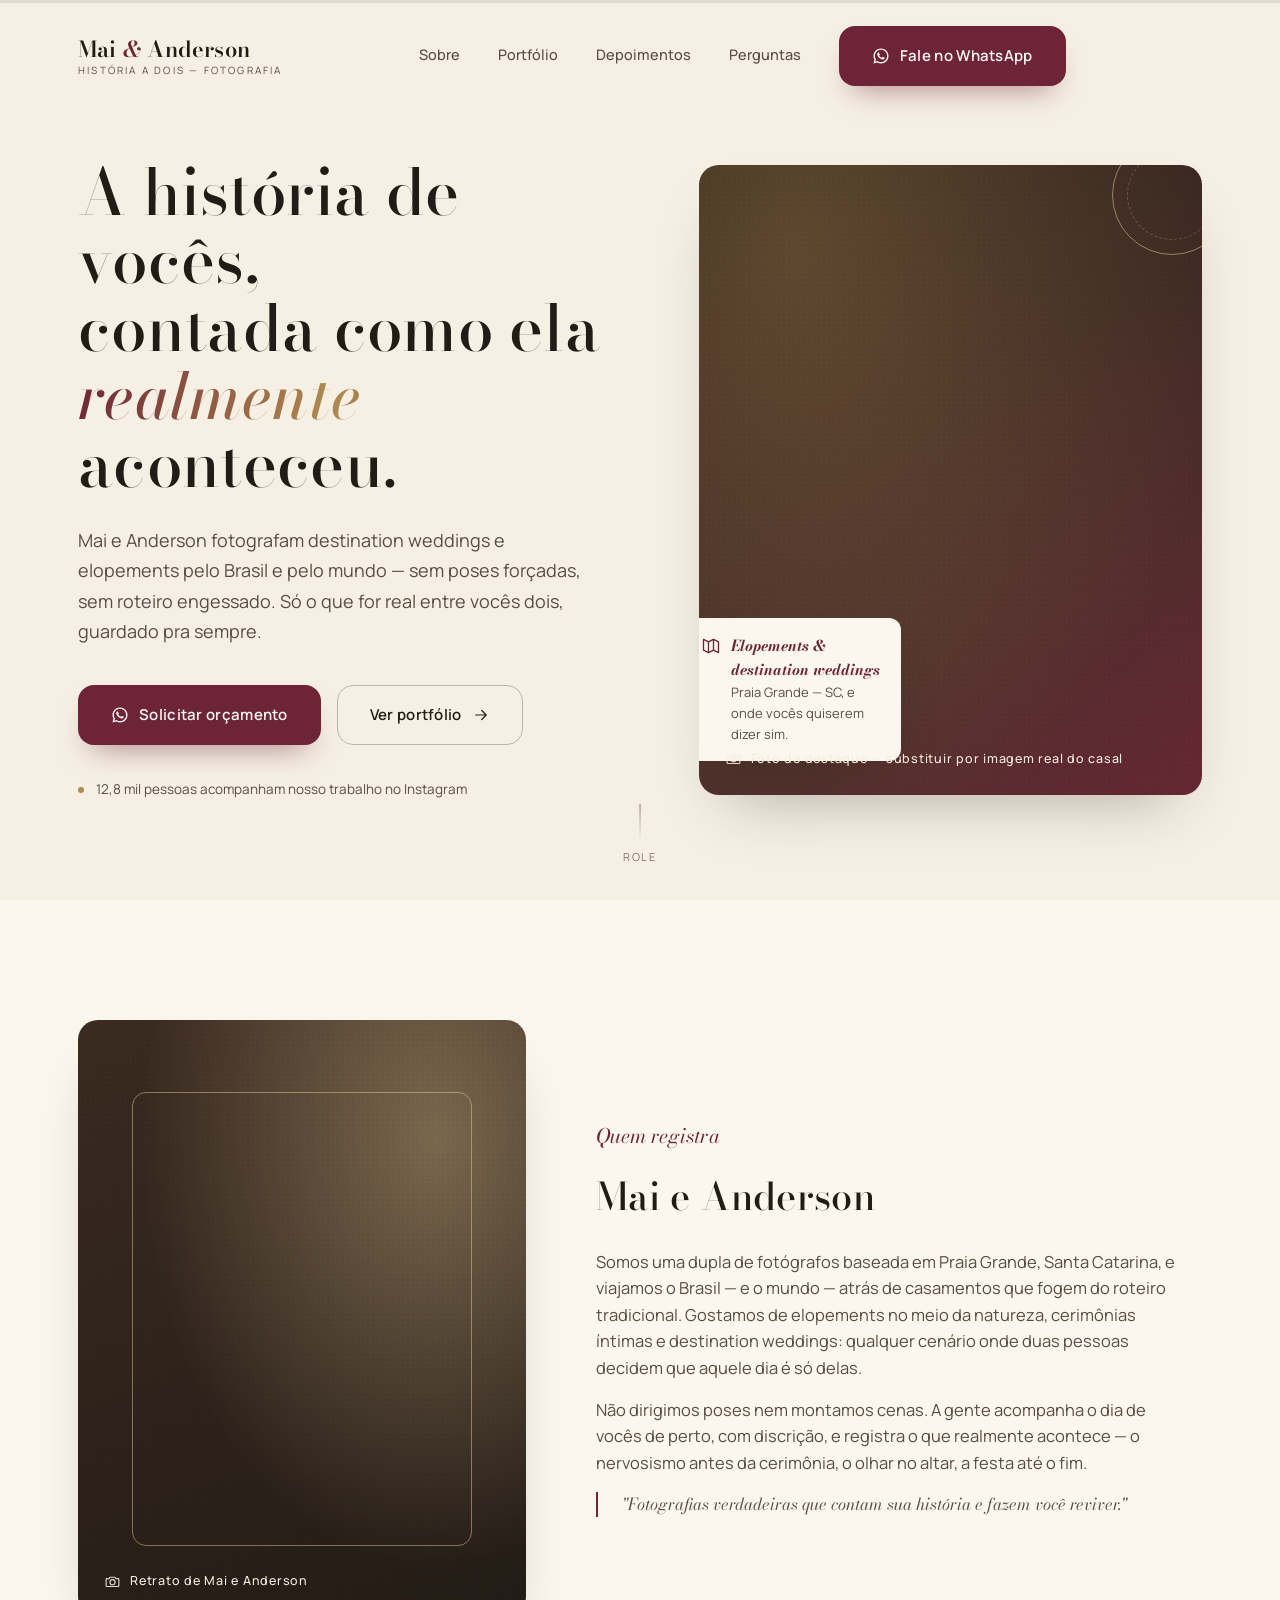
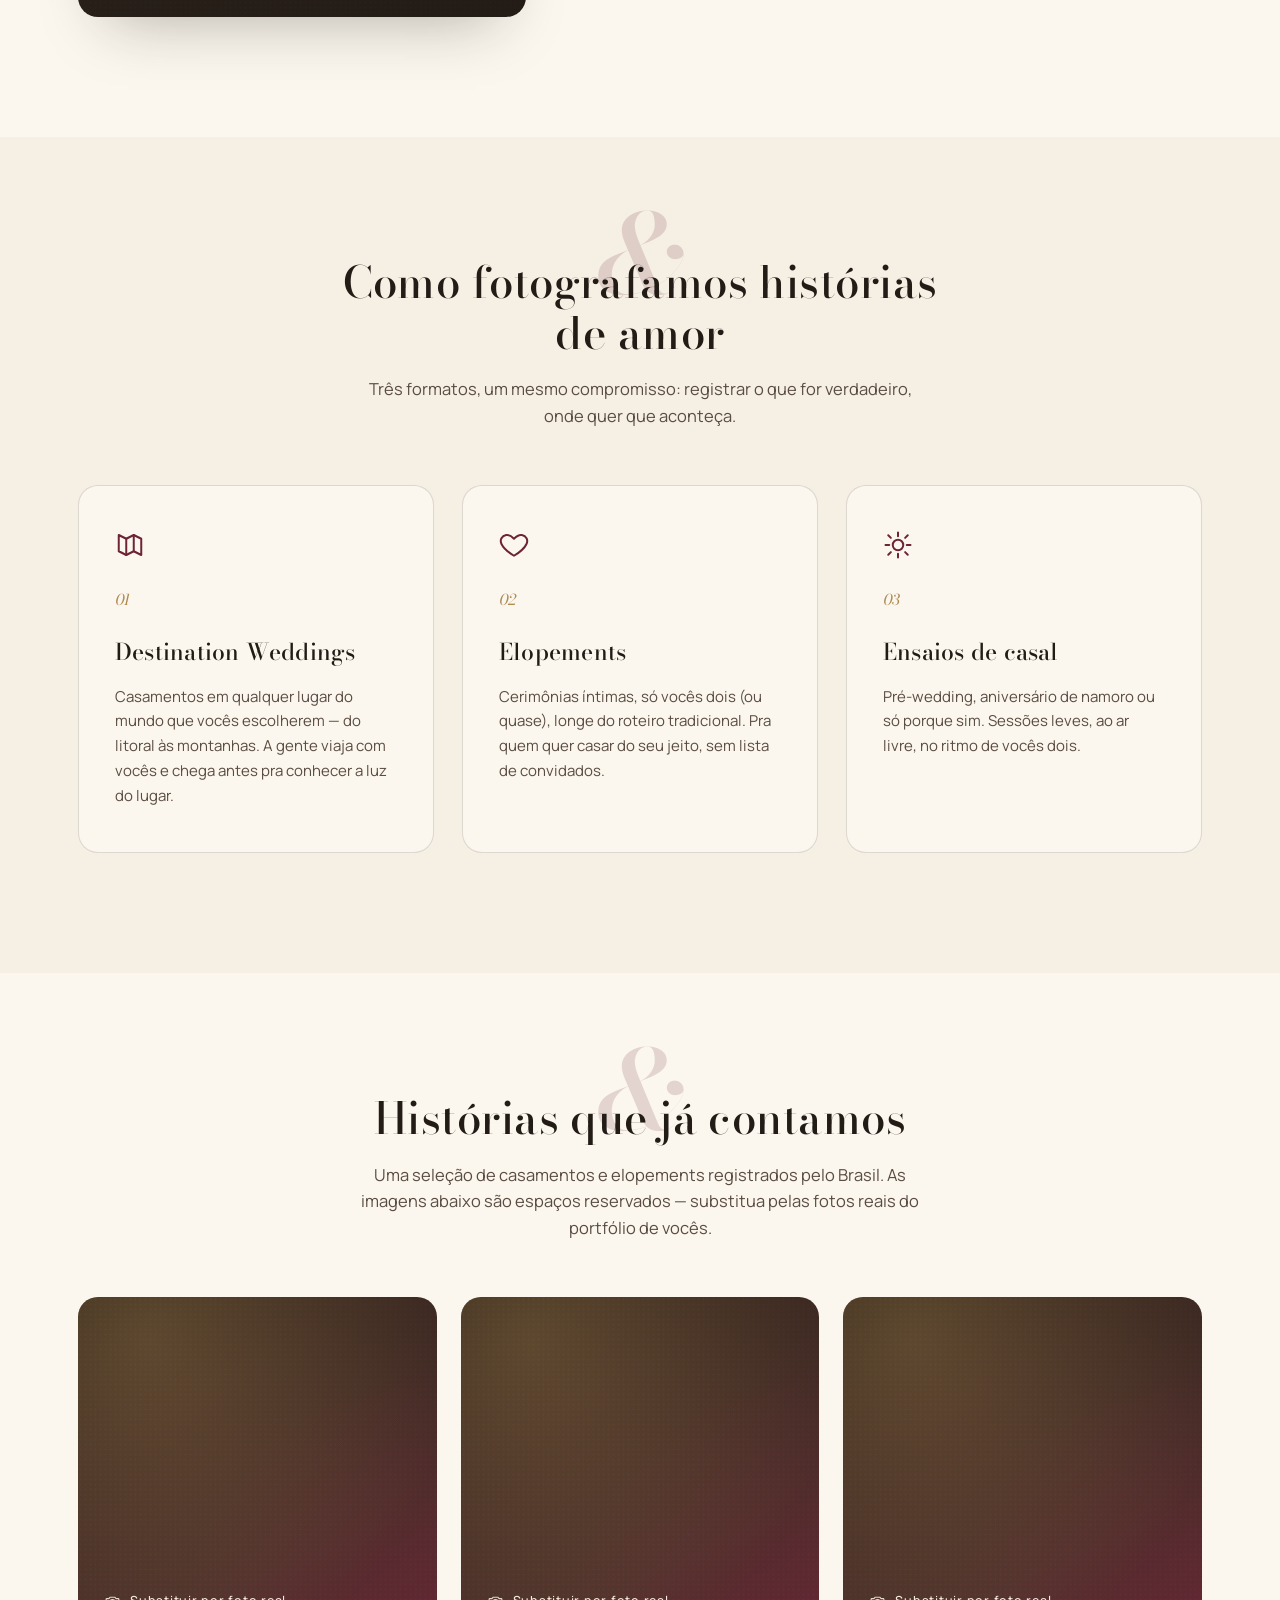
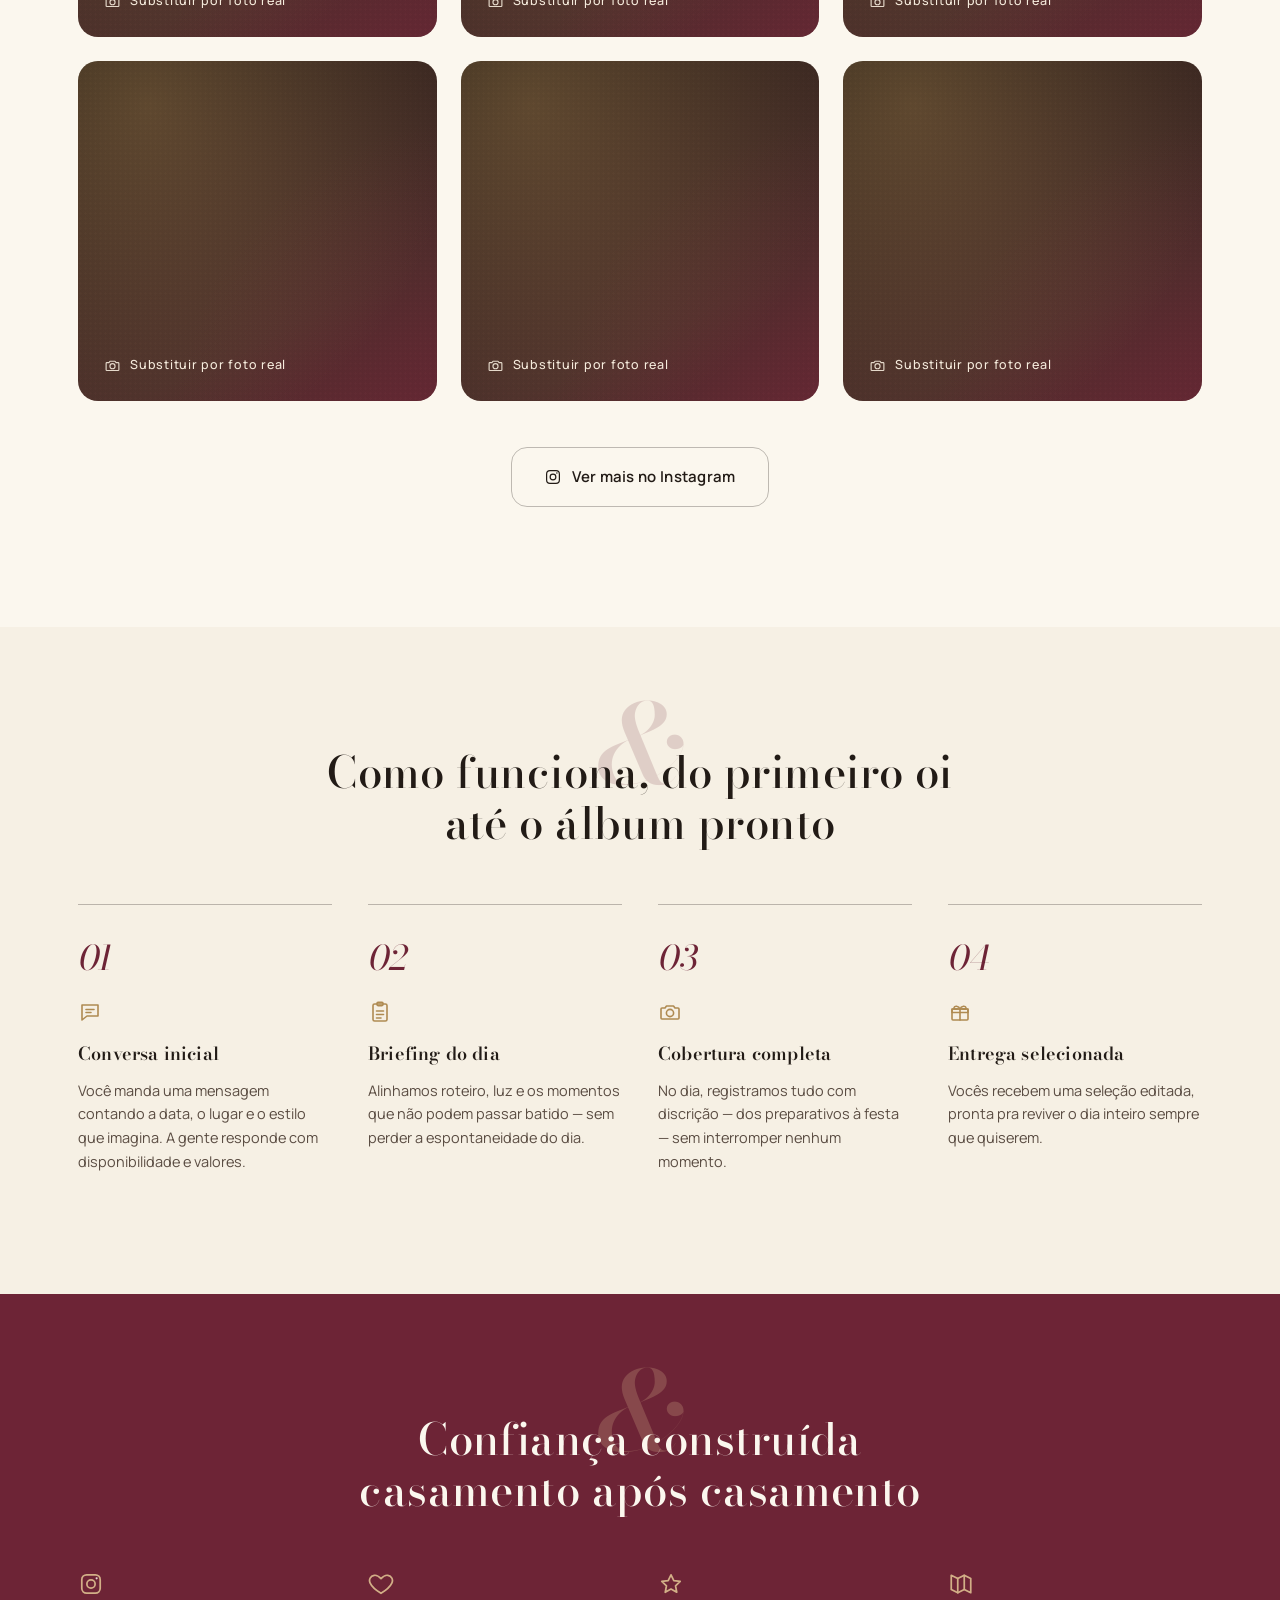
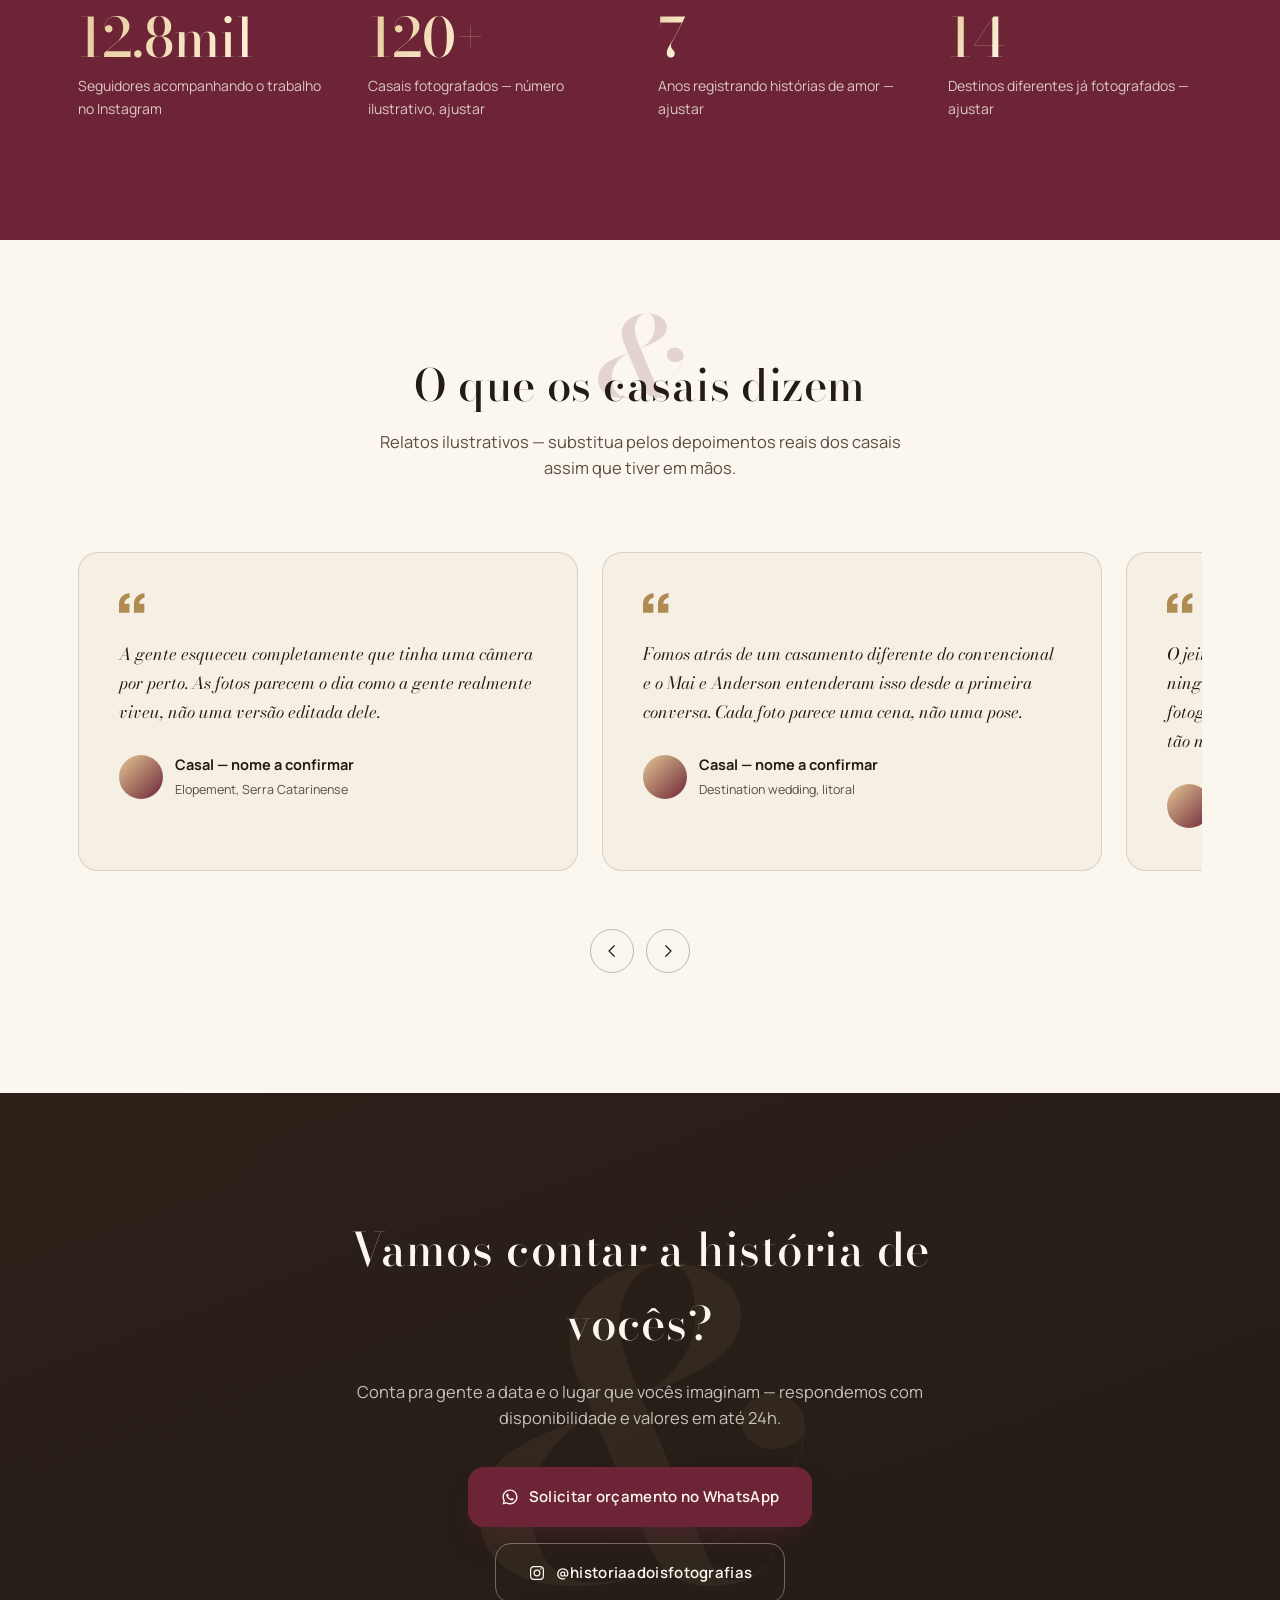
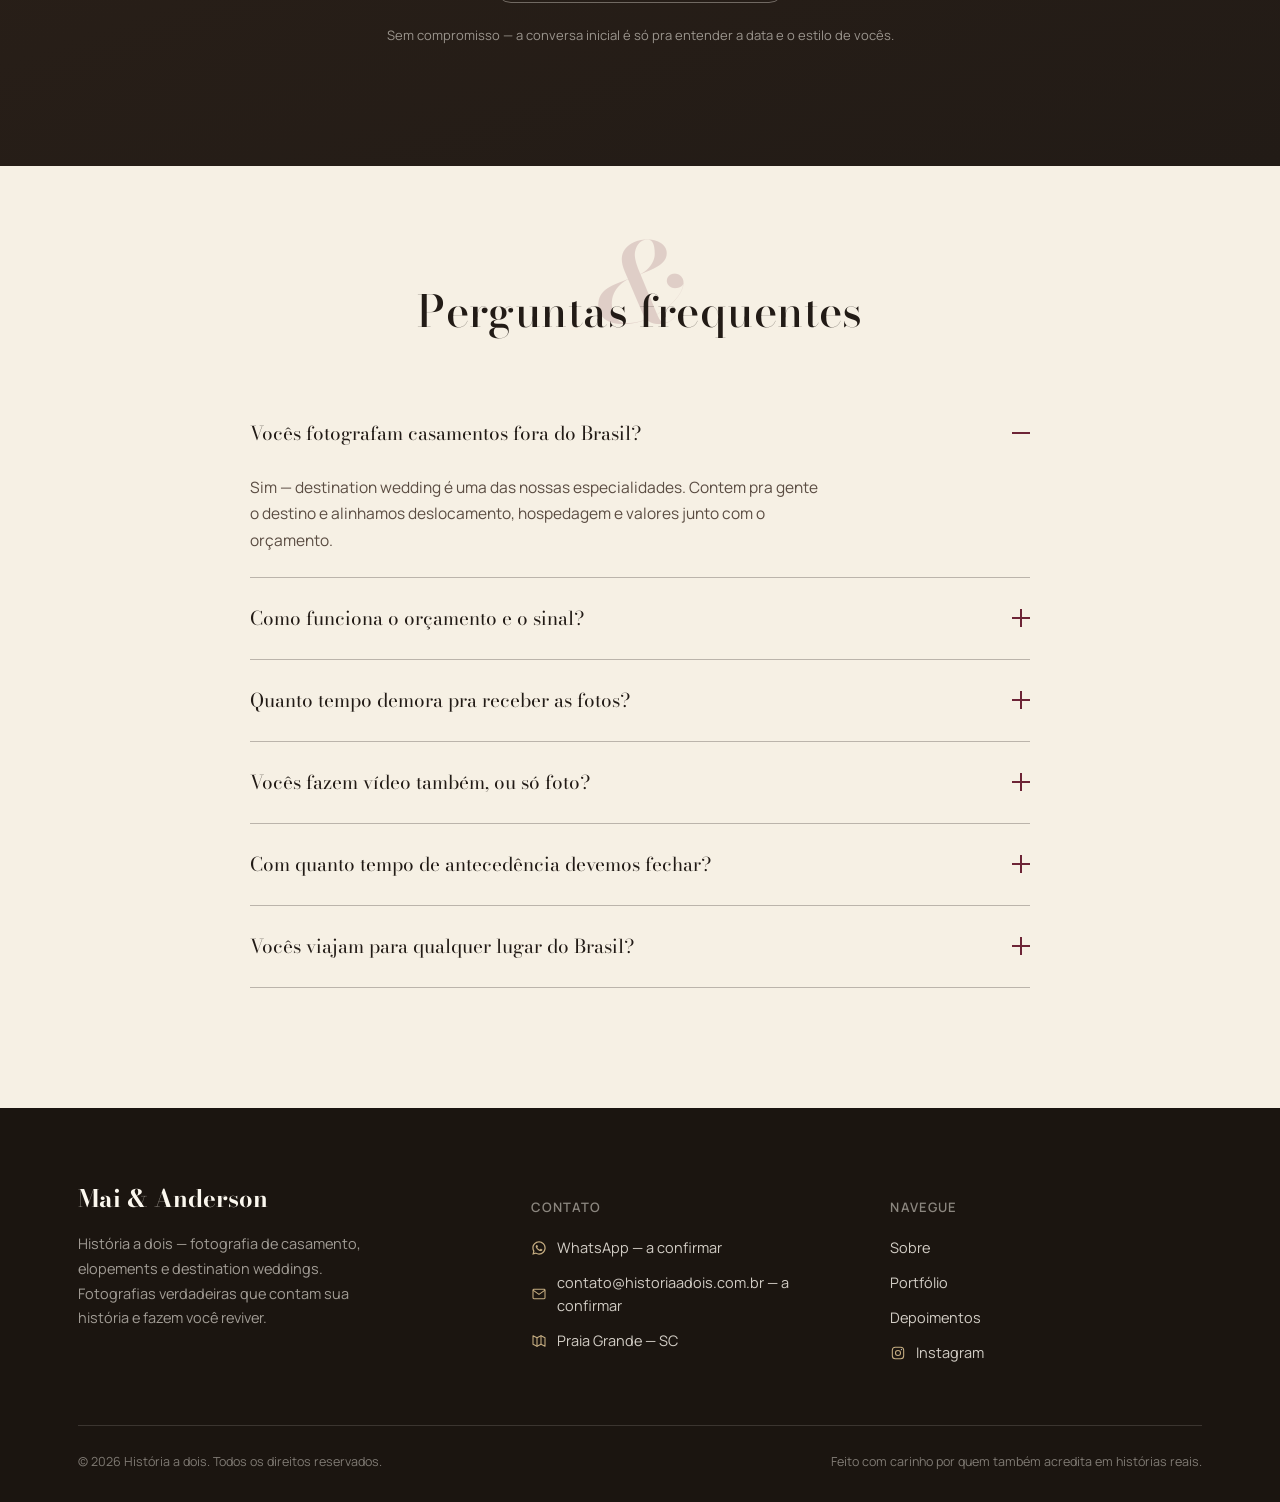
==== commit b436f596: "Barra de progresso: trilho sempre visível + preenchimento Antes era só o preenchimento (scaleX), inv" ====
--- a/historia-a-dois.html
+++ b/historia-a-dois.html
@@ -567,11 +567,15 @@
 
 /* ===================== SCROLL PROGRESS ===================== */
 .scroll-progress{
-  position:fixed;top:0;left:0;right:0;height:3px;z-index:200;
+  position:fixed;top:0;left:0;right:0;height:3px;z-index:250;
+  background:rgba(34,27,22,0.10);
+  pointer-events:none;
+}
+.scroll-progress::after{
+  content:"";position:absolute;left:0;top:0;bottom:0;width:100%;
   background:linear-gradient(90deg,var(--wine),var(--gold));
-  transform:scaleX(0);transform-origin:0 50%;
+  transform:scaleX(var(--p,0));transform-origin:0 50%;
   will-change:transform;
-  pointer-events:none;
 }
 
 /* Skip link */
@@ -951,7 +955,7 @@
         floatWa.classList.toggle('show', y > 500);
         if(progress){
           const max = document.documentElement.scrollHeight - window.innerHeight;
-          progress.style.transform = 'scaleX(' + (max > 0 ? Math.min(y / max, 1) : 0) + ')';
+          progress.style.setProperty('--p', max > 0 ? Math.min(y / max, 1) : 0);
         }
         ticking = false;
       });
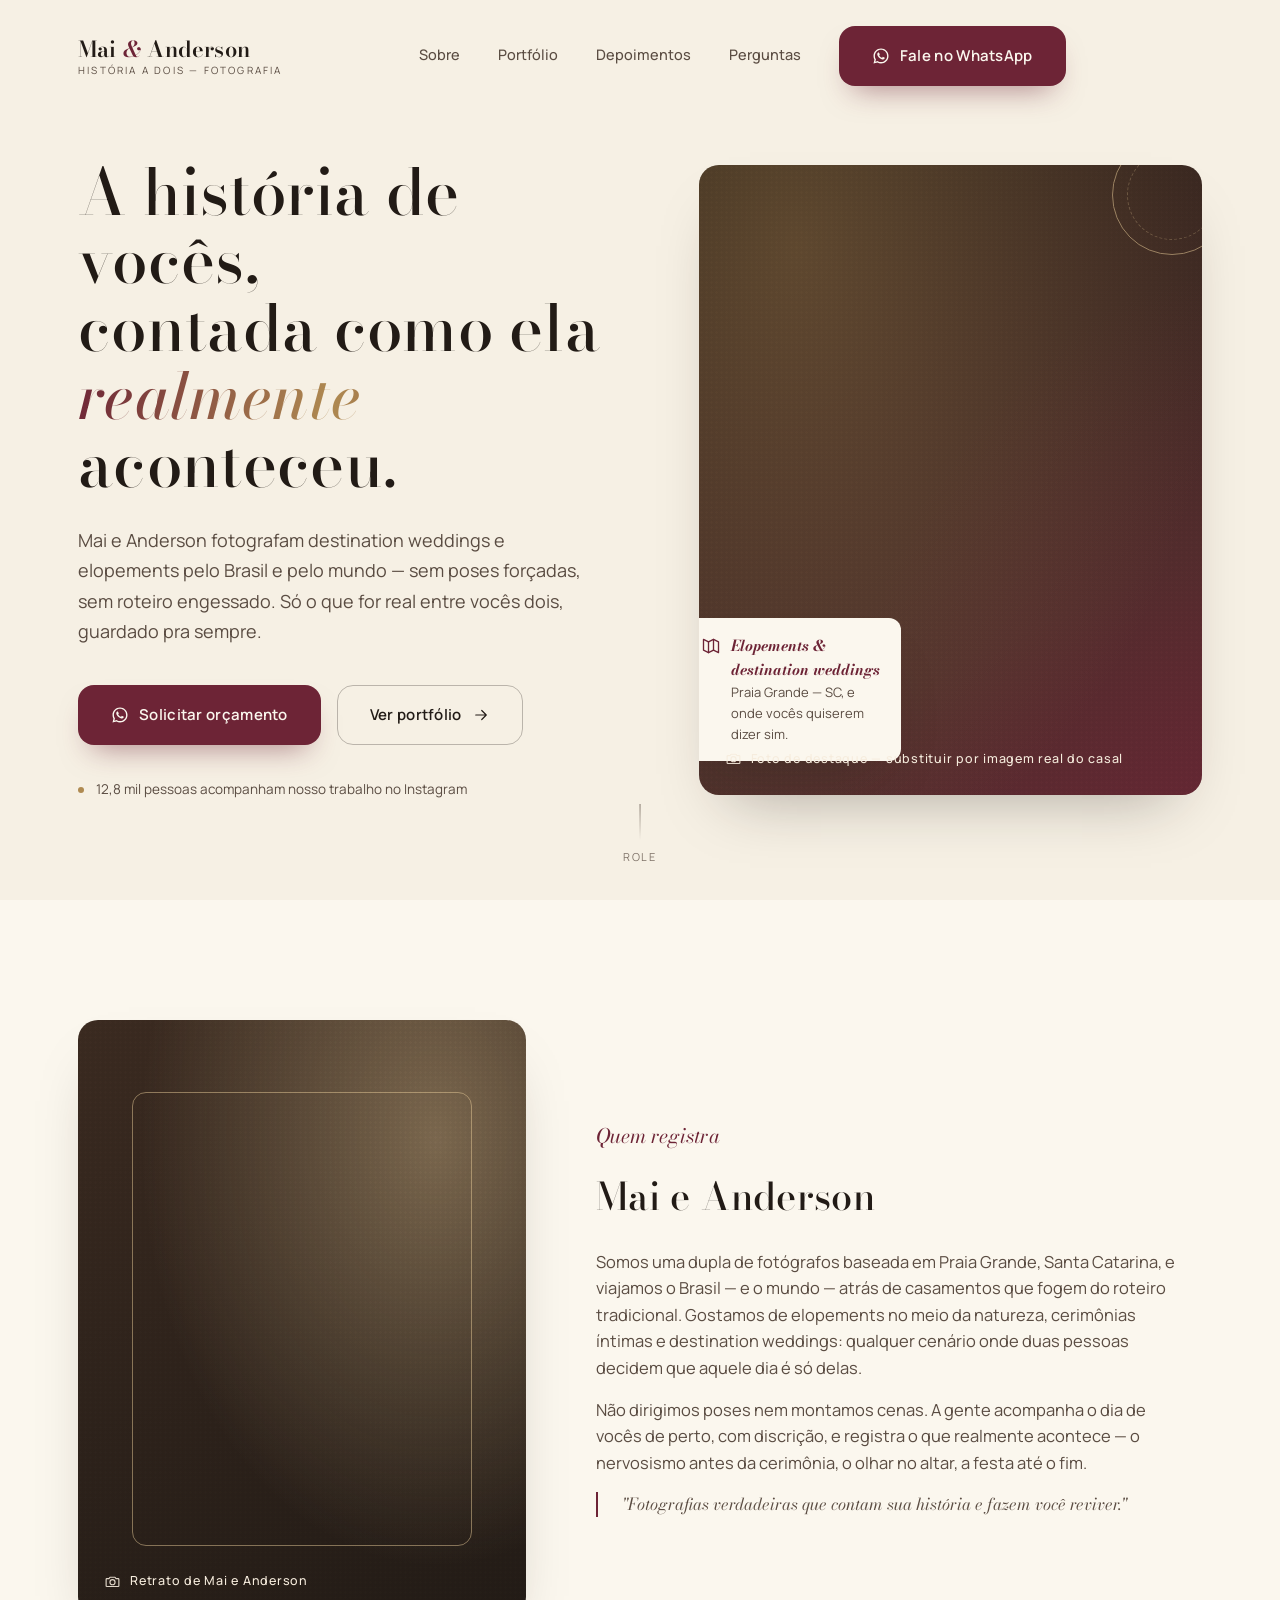
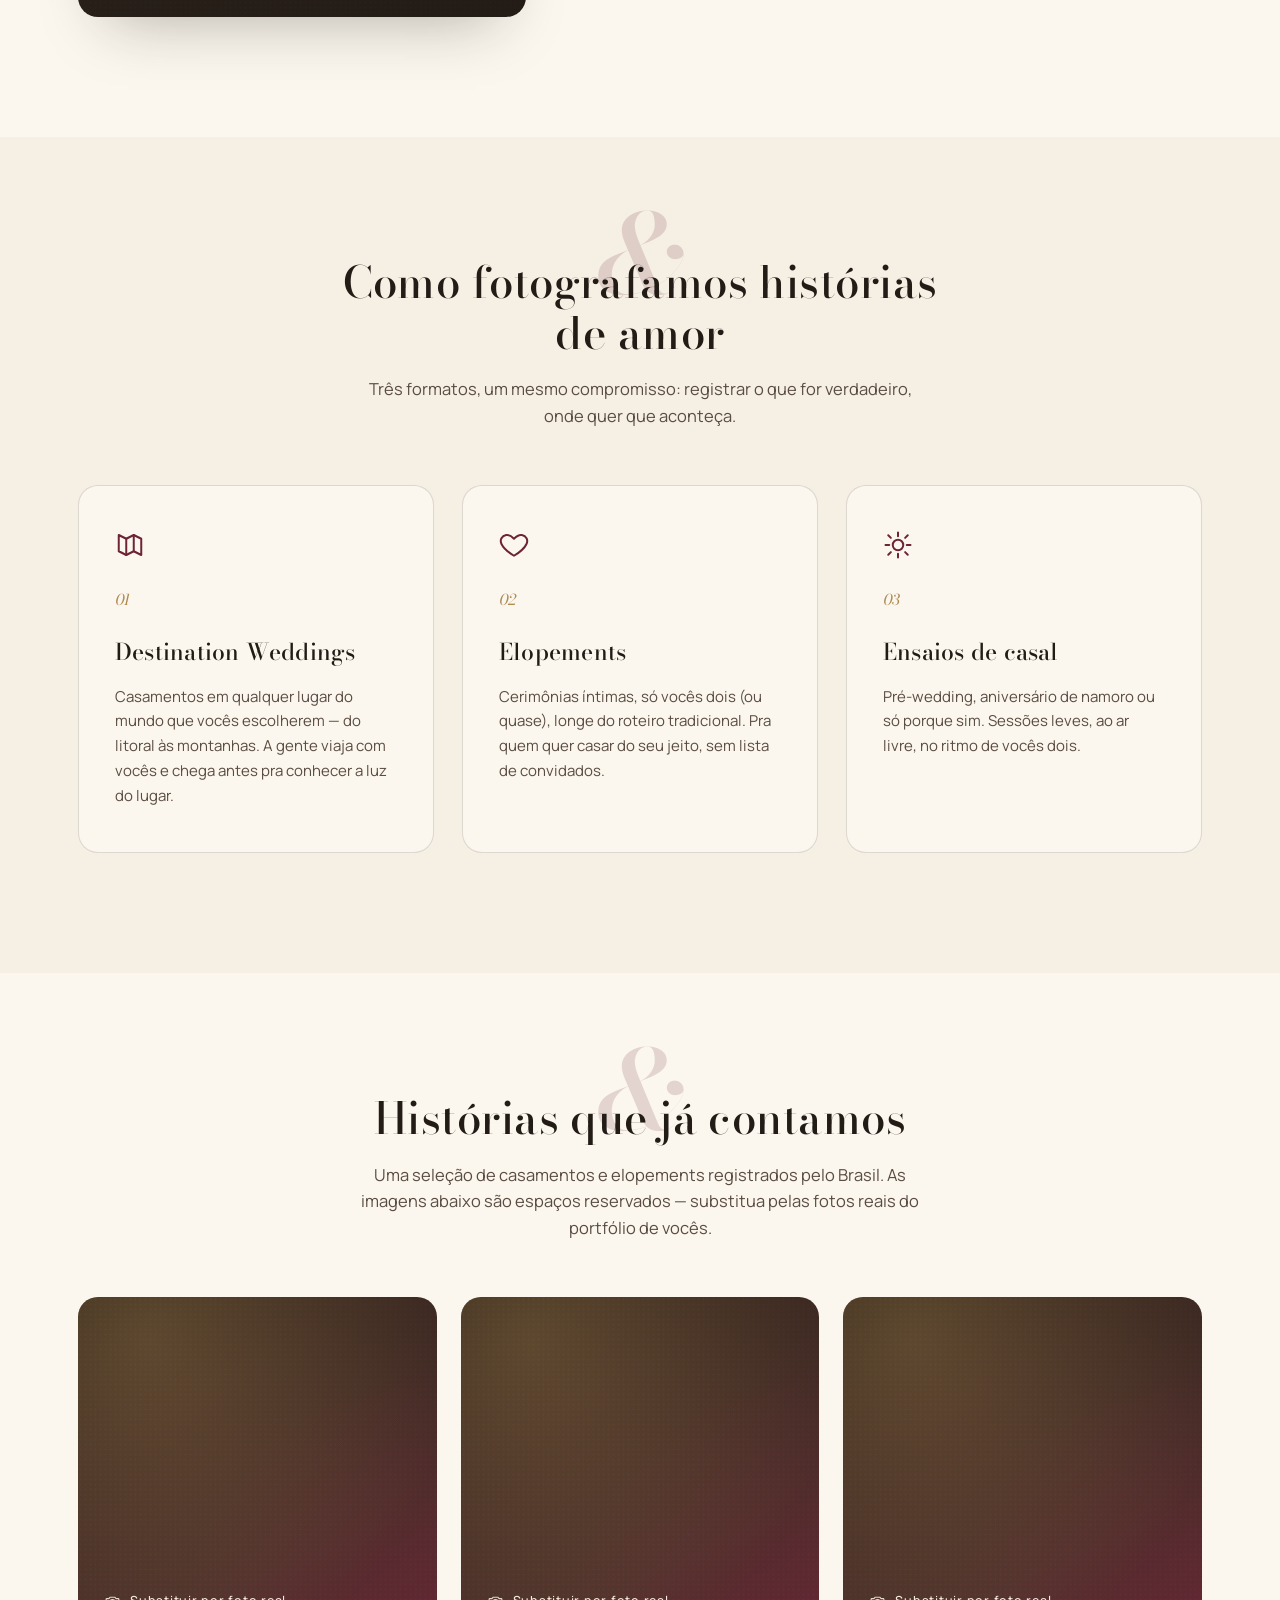
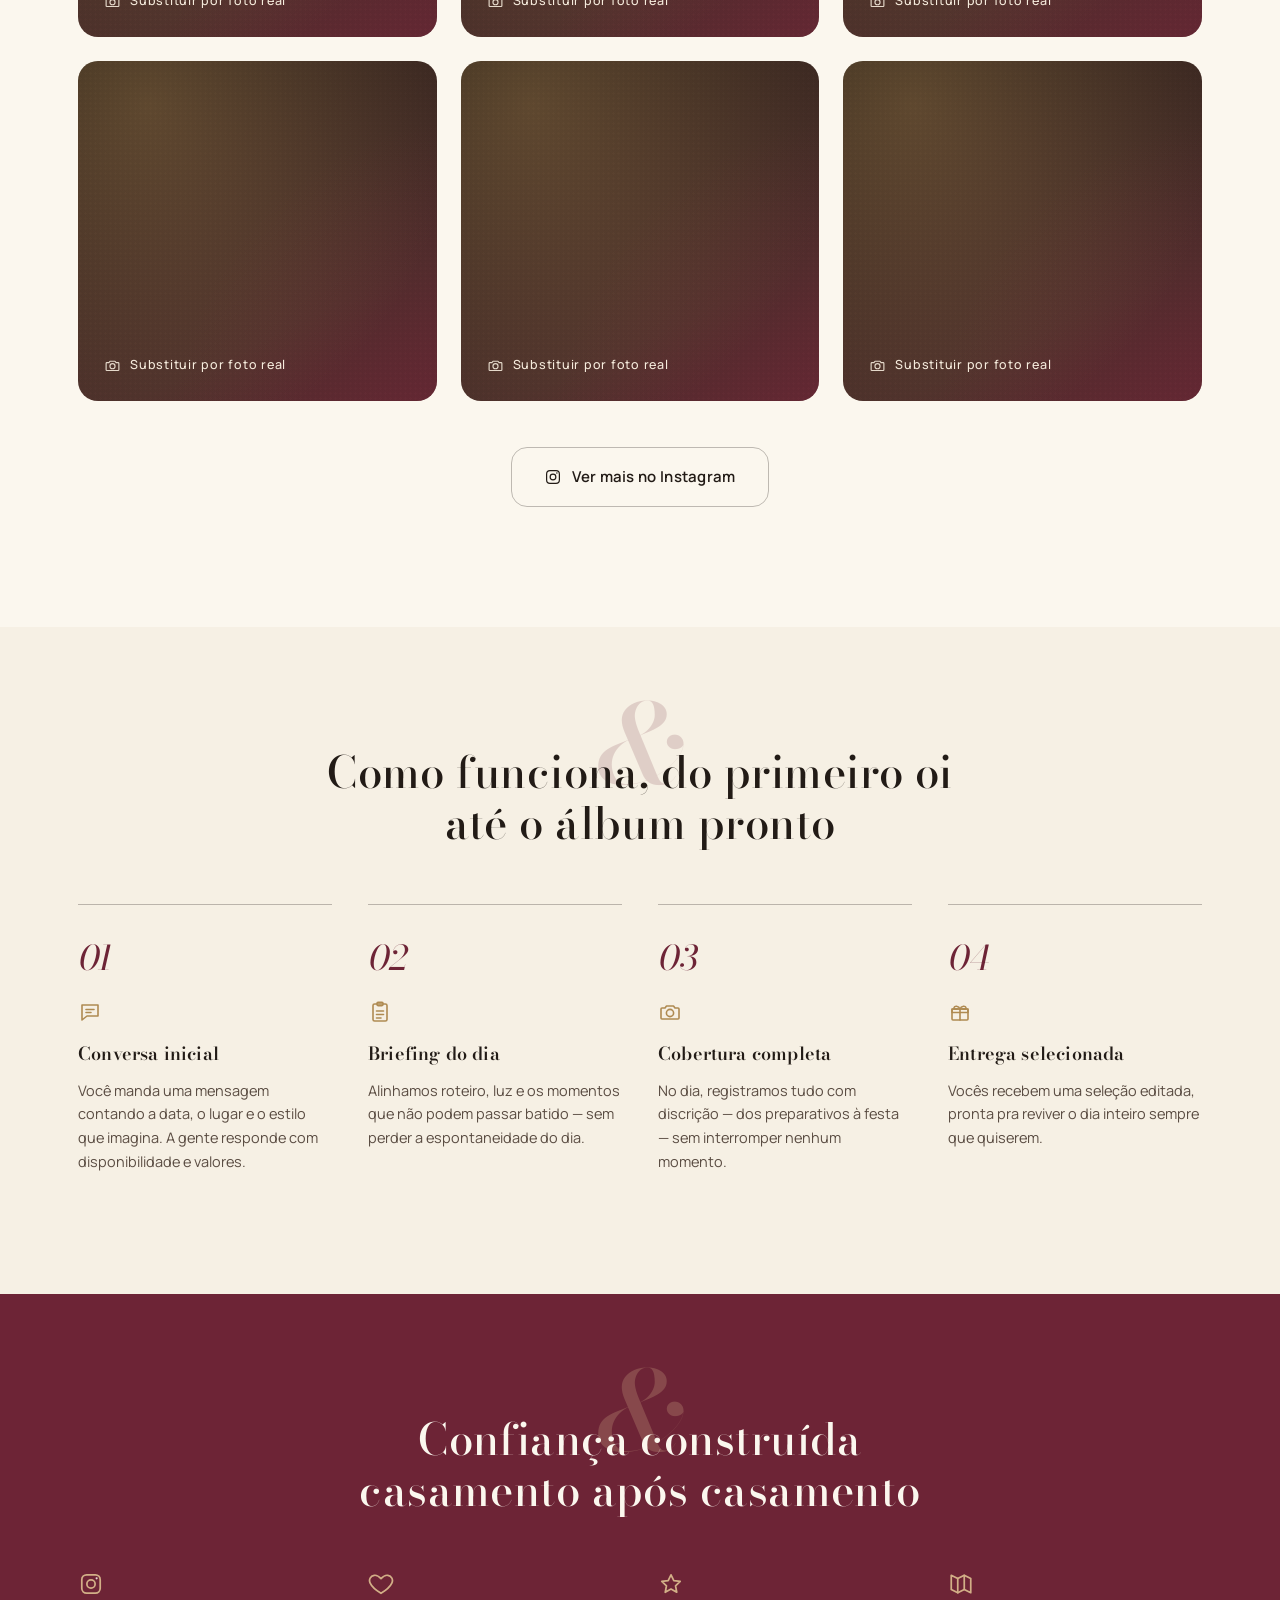
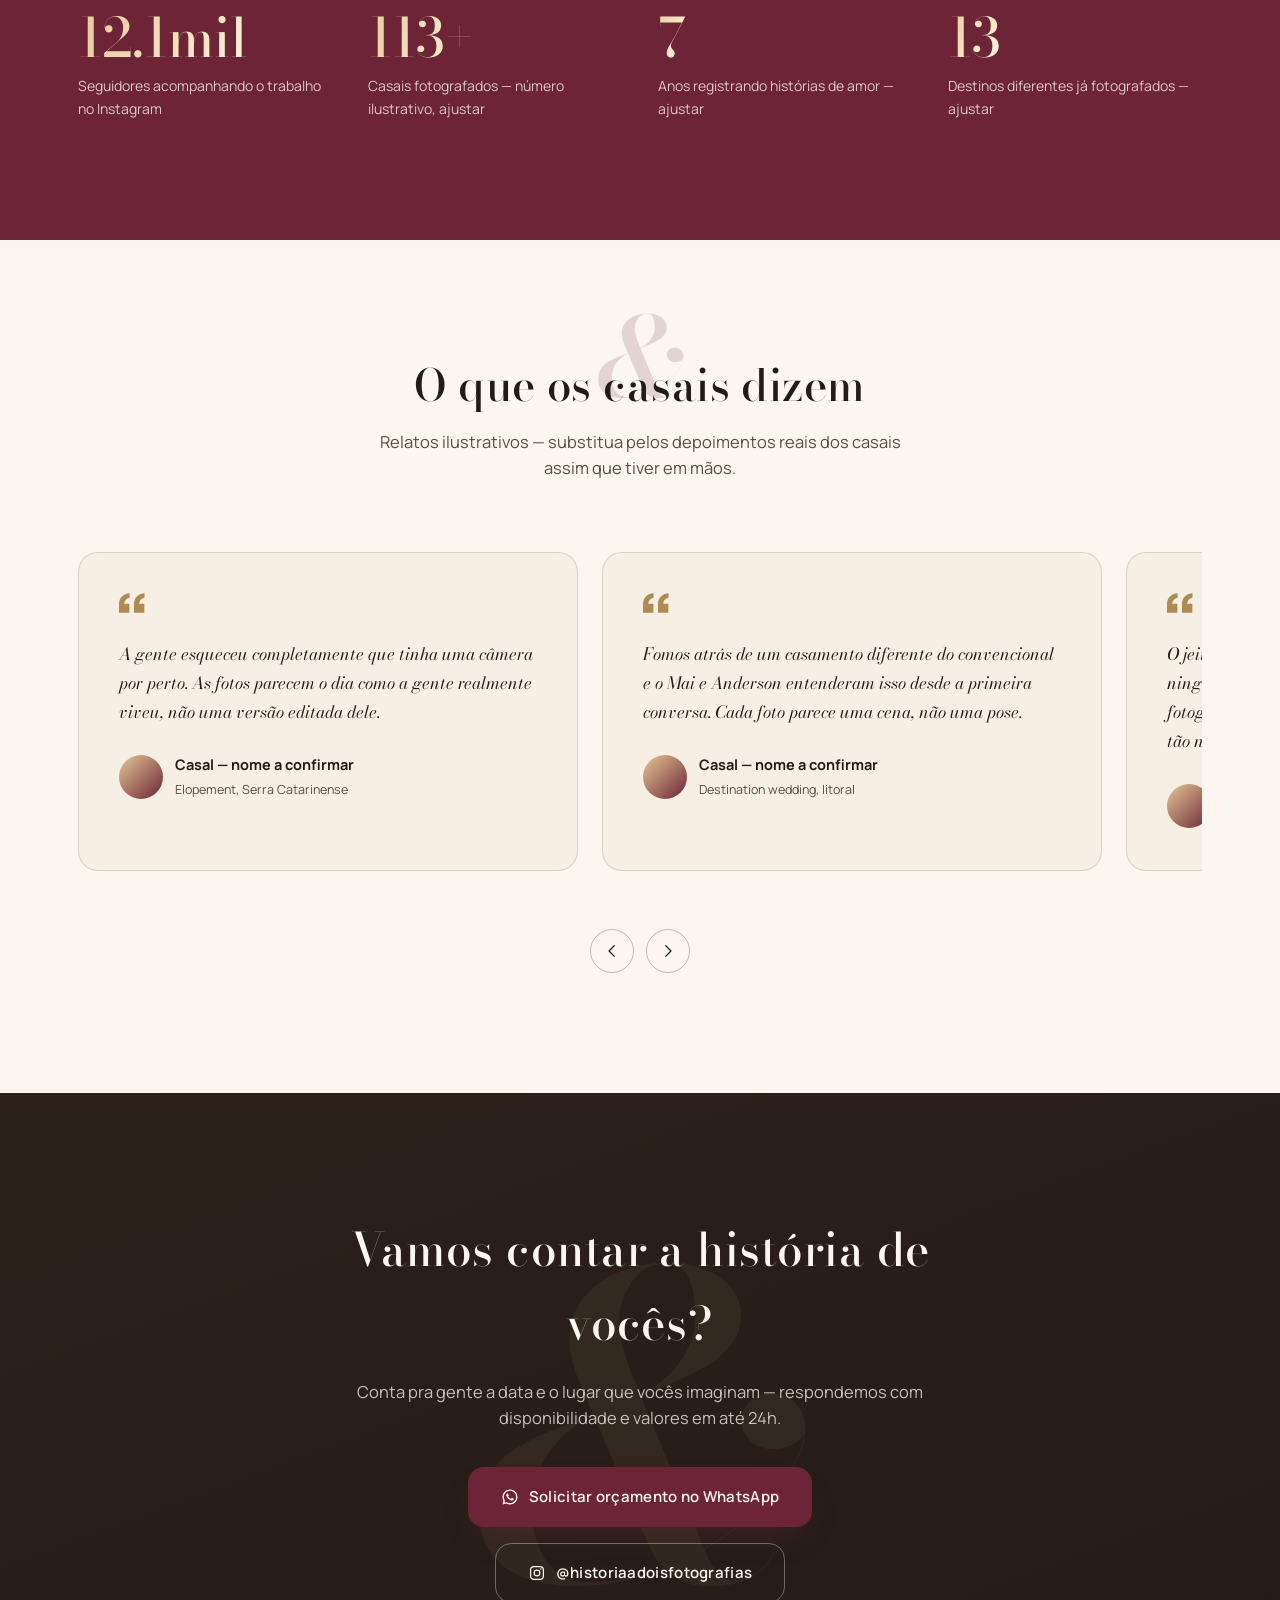
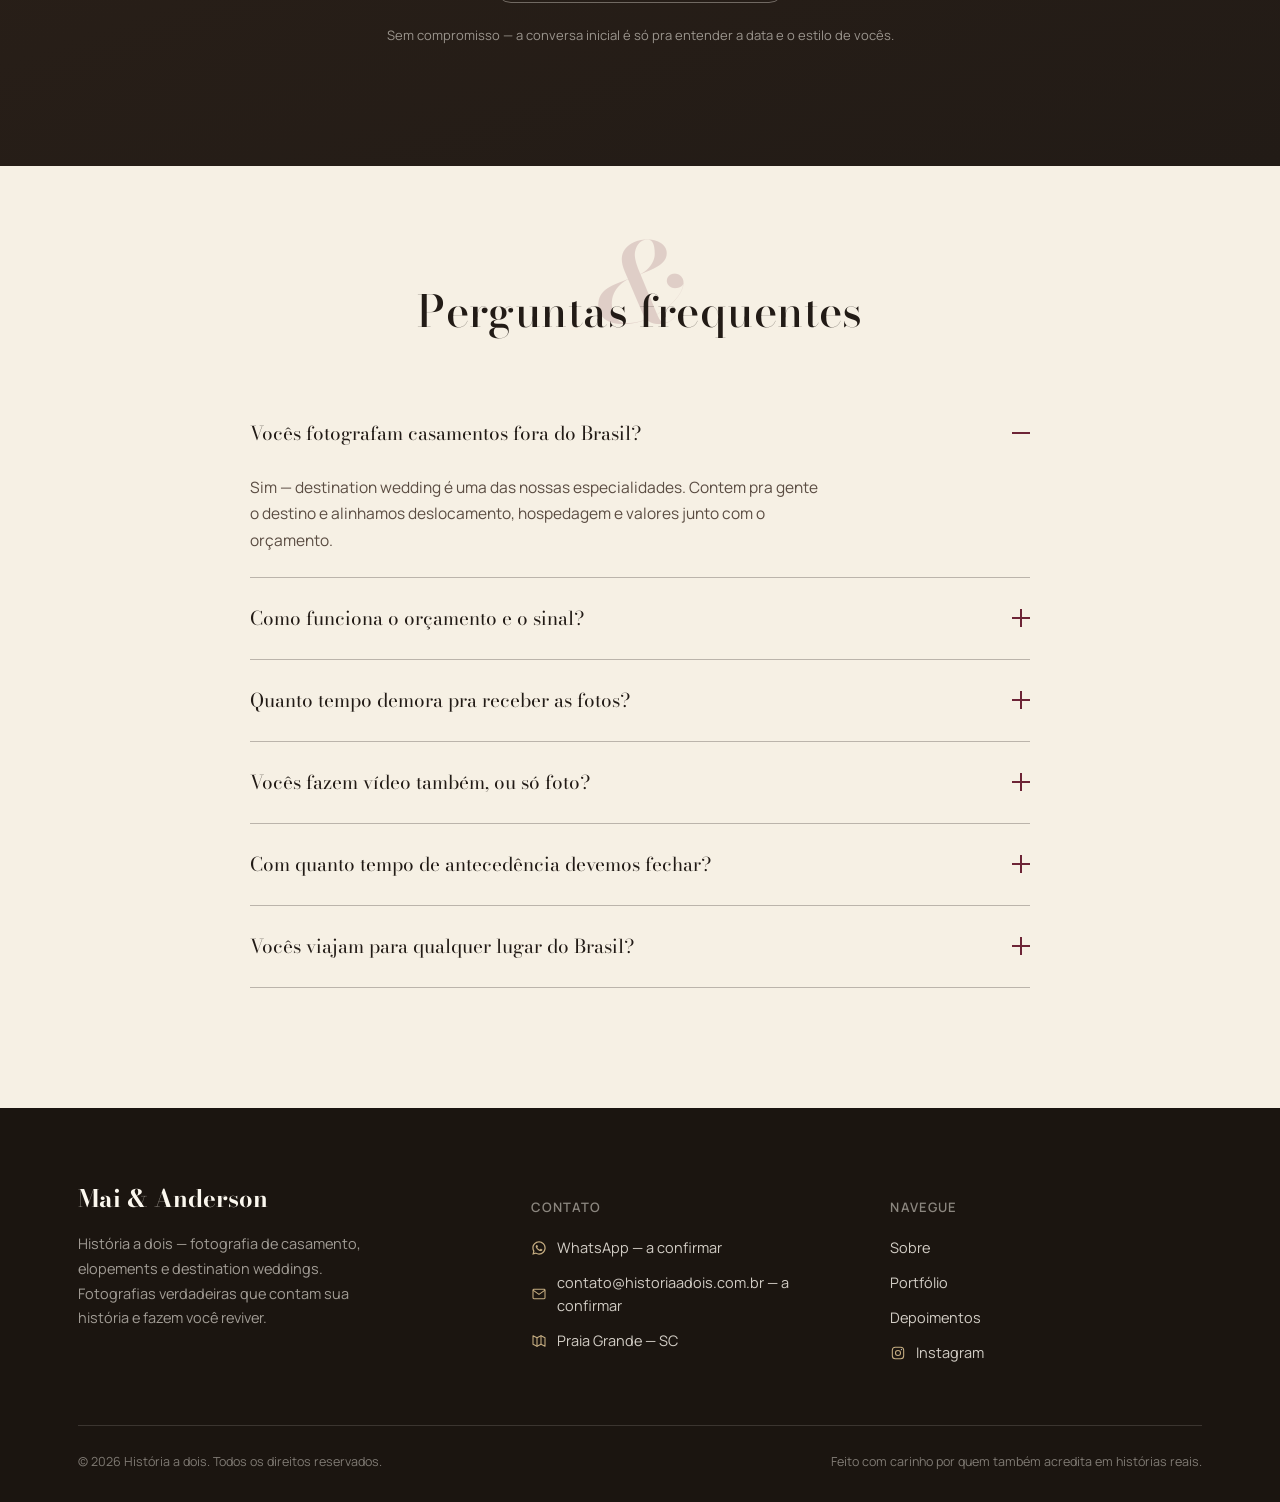
==== commit 299923f4: "Barra de progresso no padrão do portfólio/akachi Linha fina (2px) na borda inferior do header, largu" ====
--- a/historia-a-dois.html
+++ b/historia-a-dois.html
@@ -567,15 +567,11 @@
 
 /* ===================== SCROLL PROGRESS ===================== */
 .scroll-progress{
-  position:fixed;top:0;left:0;right:0;height:3px;z-index:250;
-  background:rgba(34,27,22,0.10);
+  position:absolute;left:0;bottom:0;height:2px;width:0%;
+  background:linear-gradient(90deg,var(--wine),var(--gold));
+  box-shadow:0 0 10px rgba(175,138,81,0.55);
+  transition:width .1s linear;
   pointer-events:none;
-}
-.scroll-progress::after{
-  content:"";position:absolute;left:0;top:0;bottom:0;width:100%;
-  background:linear-gradient(90deg,var(--wine),var(--gold));
-  transform:scaleX(var(--p,0));transform-origin:0 50%;
-  will-change:transform;
 }
 
 /* Skip link */
@@ -586,8 +582,6 @@
 <body>
 
 <a href="#main" class="skip-link">Pular para o conteúdo</a>
-
-<div class="scroll-progress" id="scrollProgress" aria-hidden="true"></div>
 
 <!-- SVG SPRITE -->
 <svg width="0" height="0" style="position:absolute">
@@ -629,6 +623,7 @@
       </button>
     </div>
   </div>
+  <div class="scroll-progress" id="scrollProgress" aria-hidden="true"></div>
 </header>
 
 <main id="main">
@@ -955,7 +950,7 @@
         floatWa.classList.toggle('show', y > 500);
         if(progress){
           const max = document.documentElement.scrollHeight - window.innerHeight;
-          progress.style.setProperty('--p', max > 0 ? Math.min(y / max, 1) : 0);
+          progress.style.width = (max > 0 ? (y / max) * 100 : 0) + '%';
         }
         ticking = false;
       });
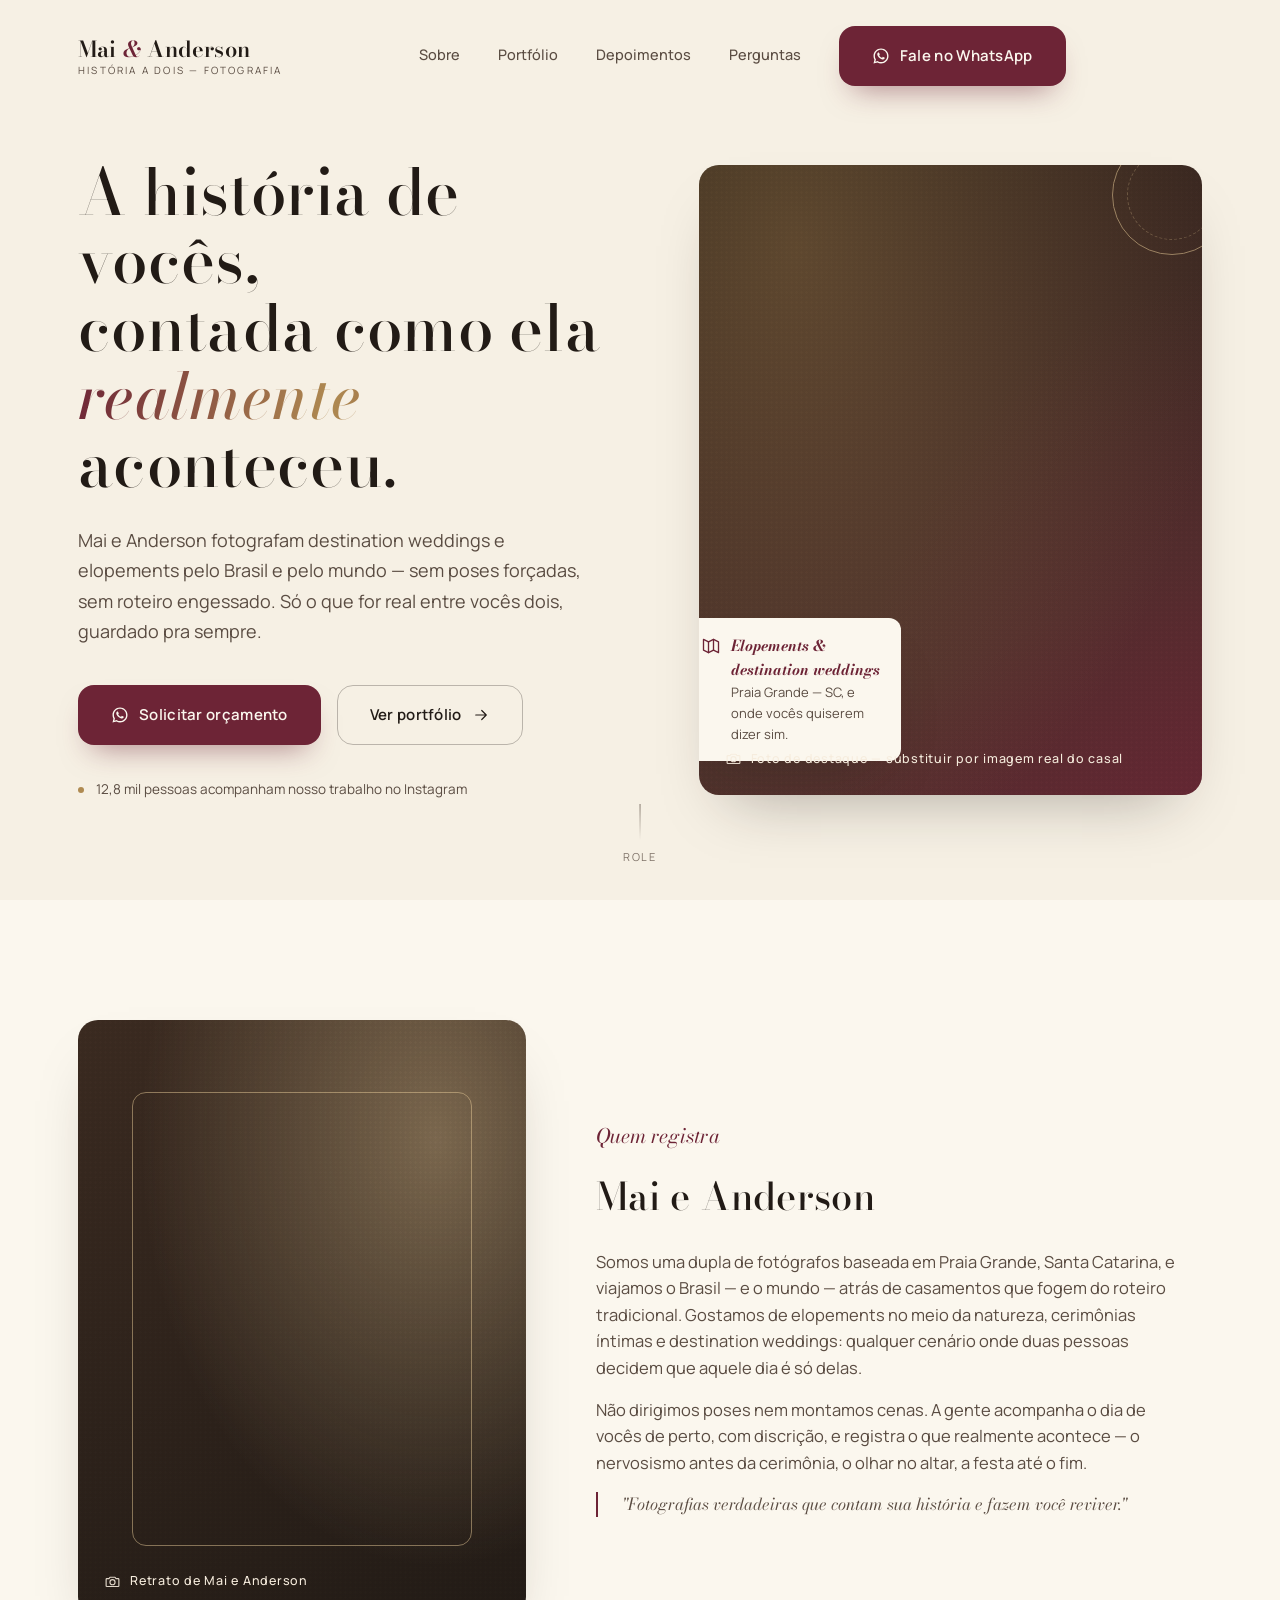
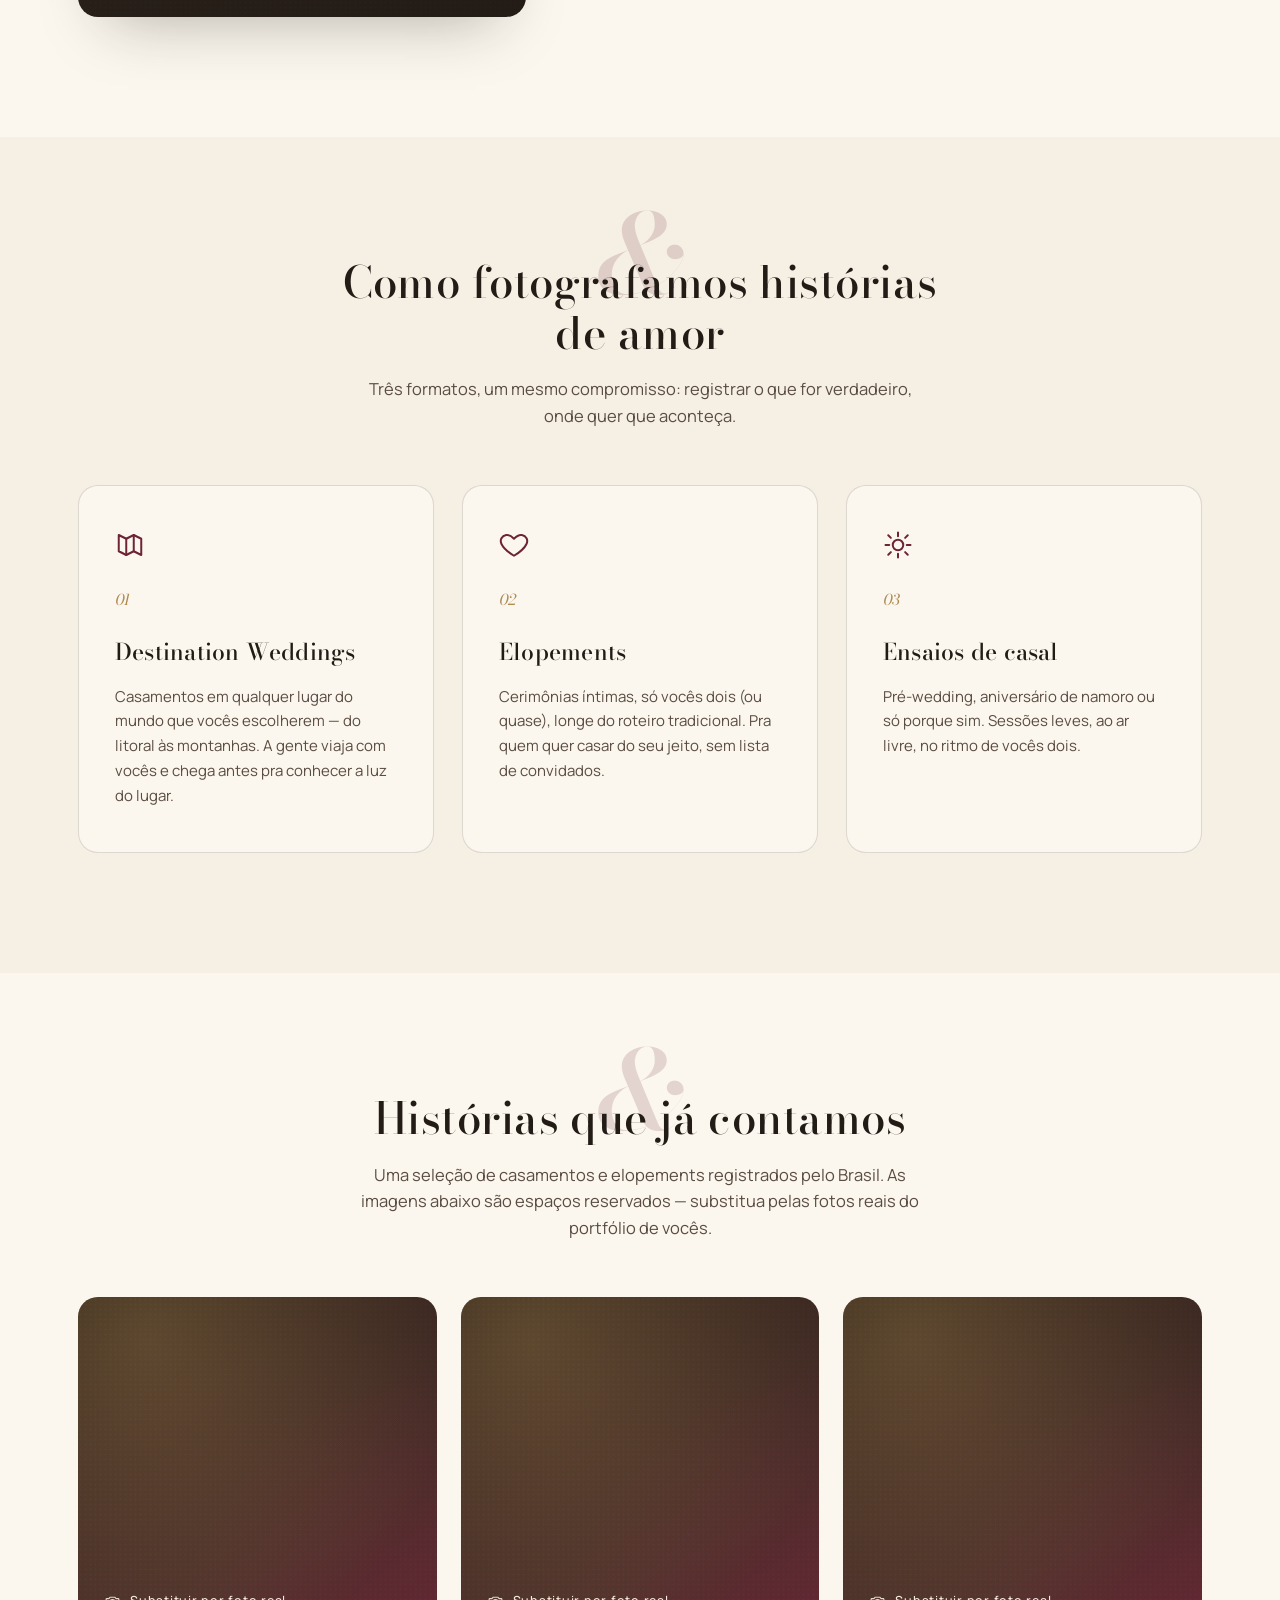
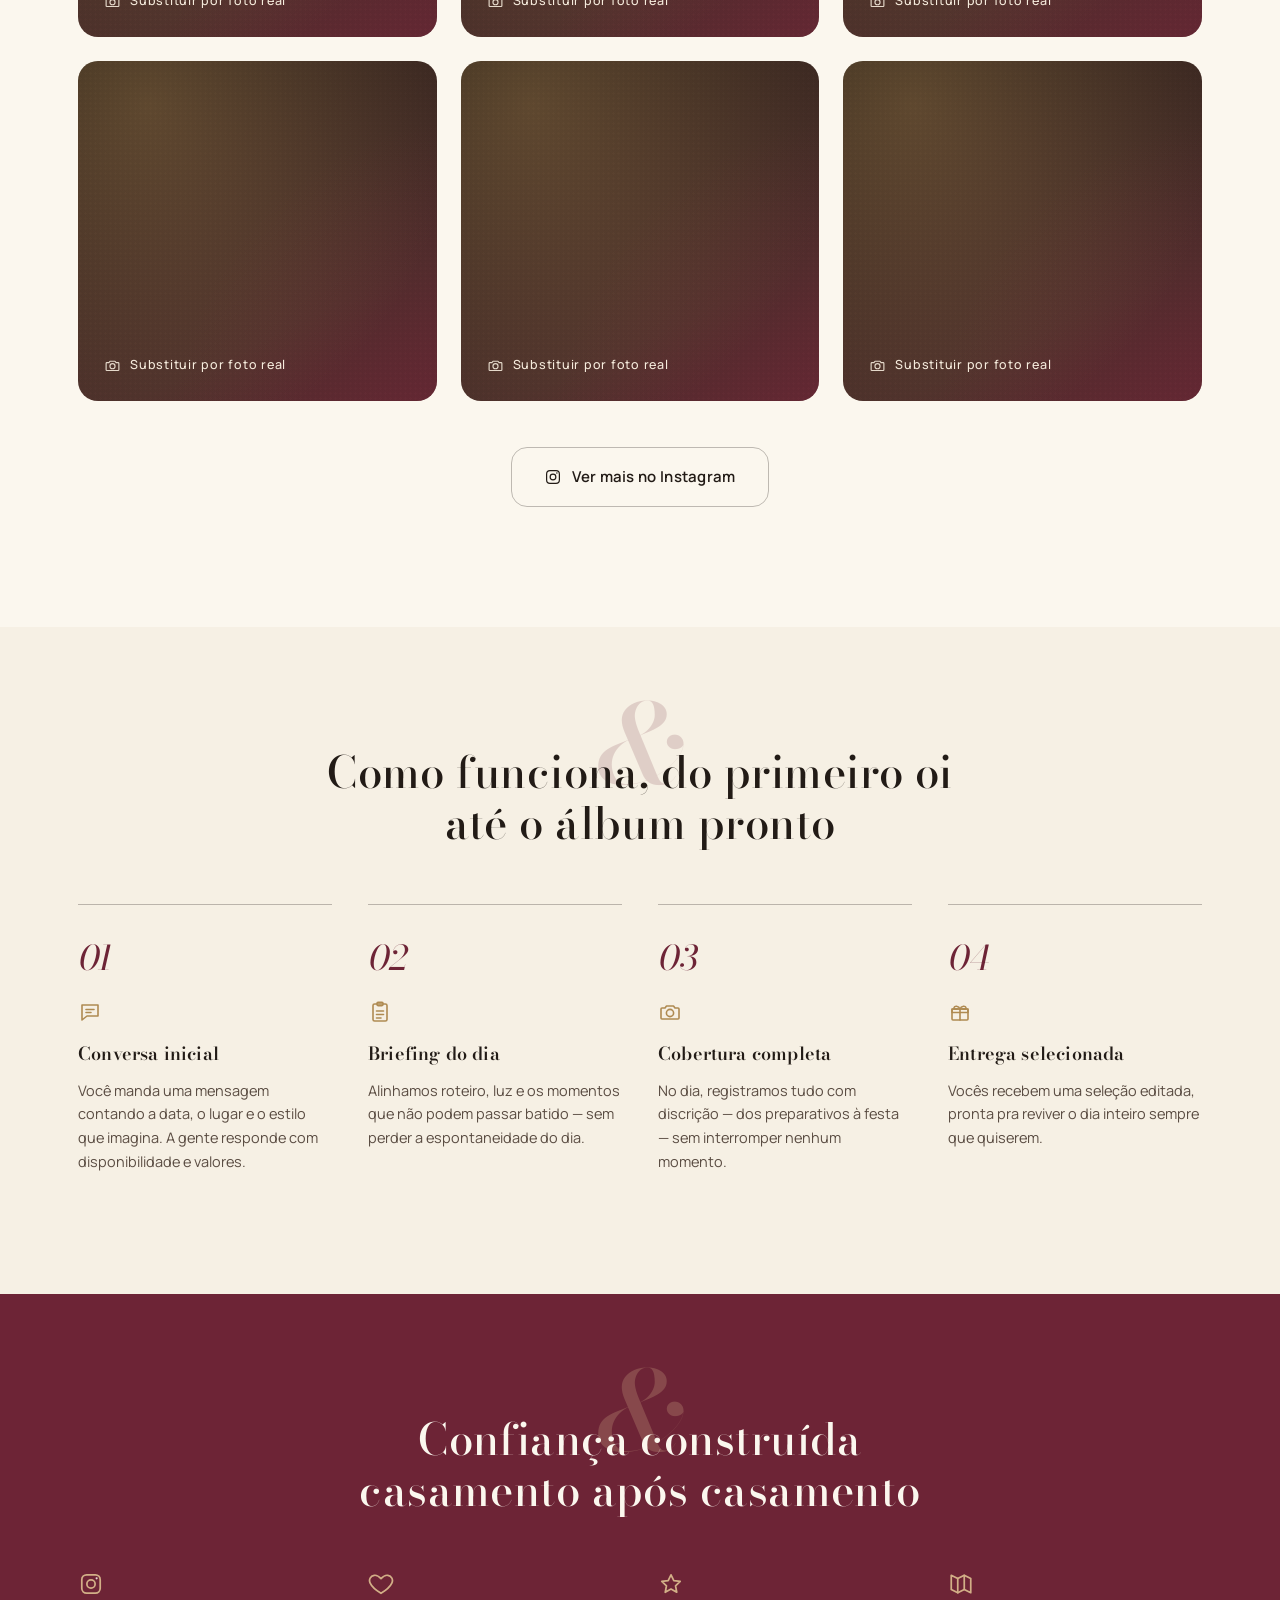
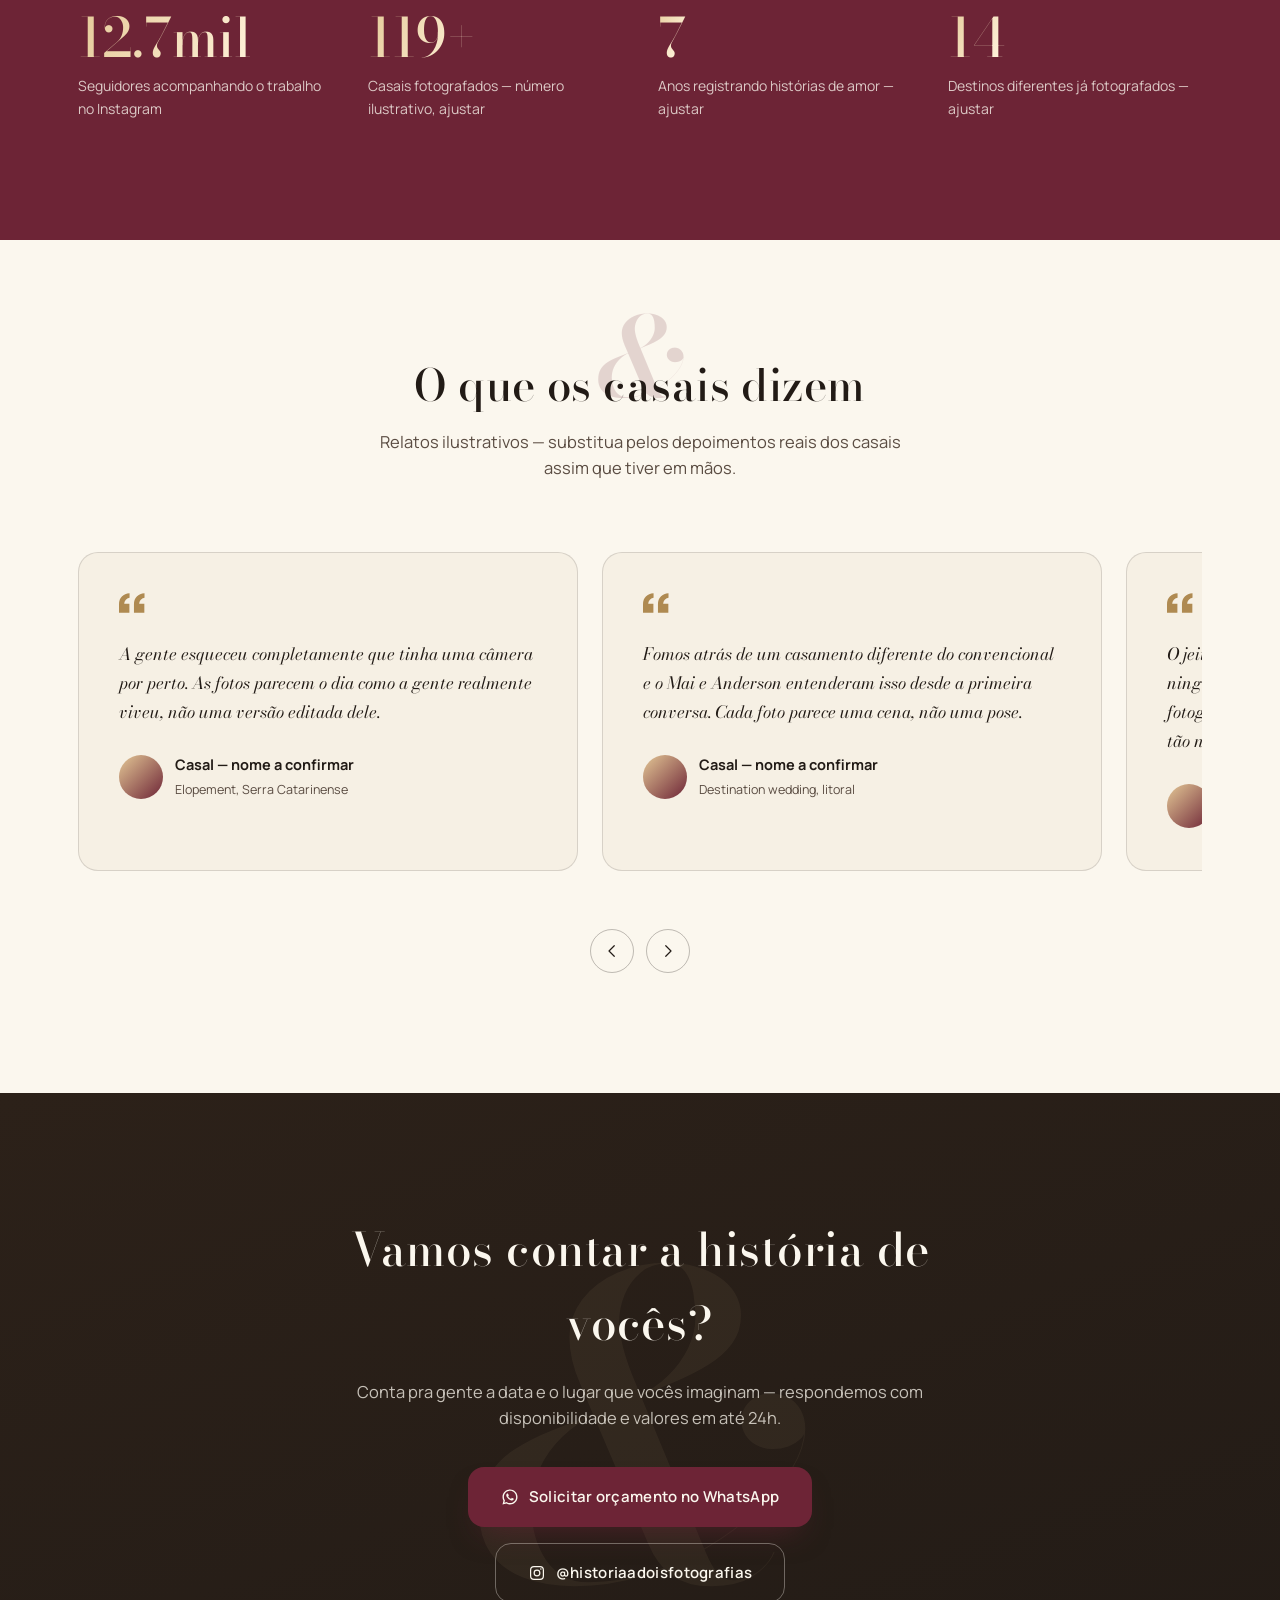
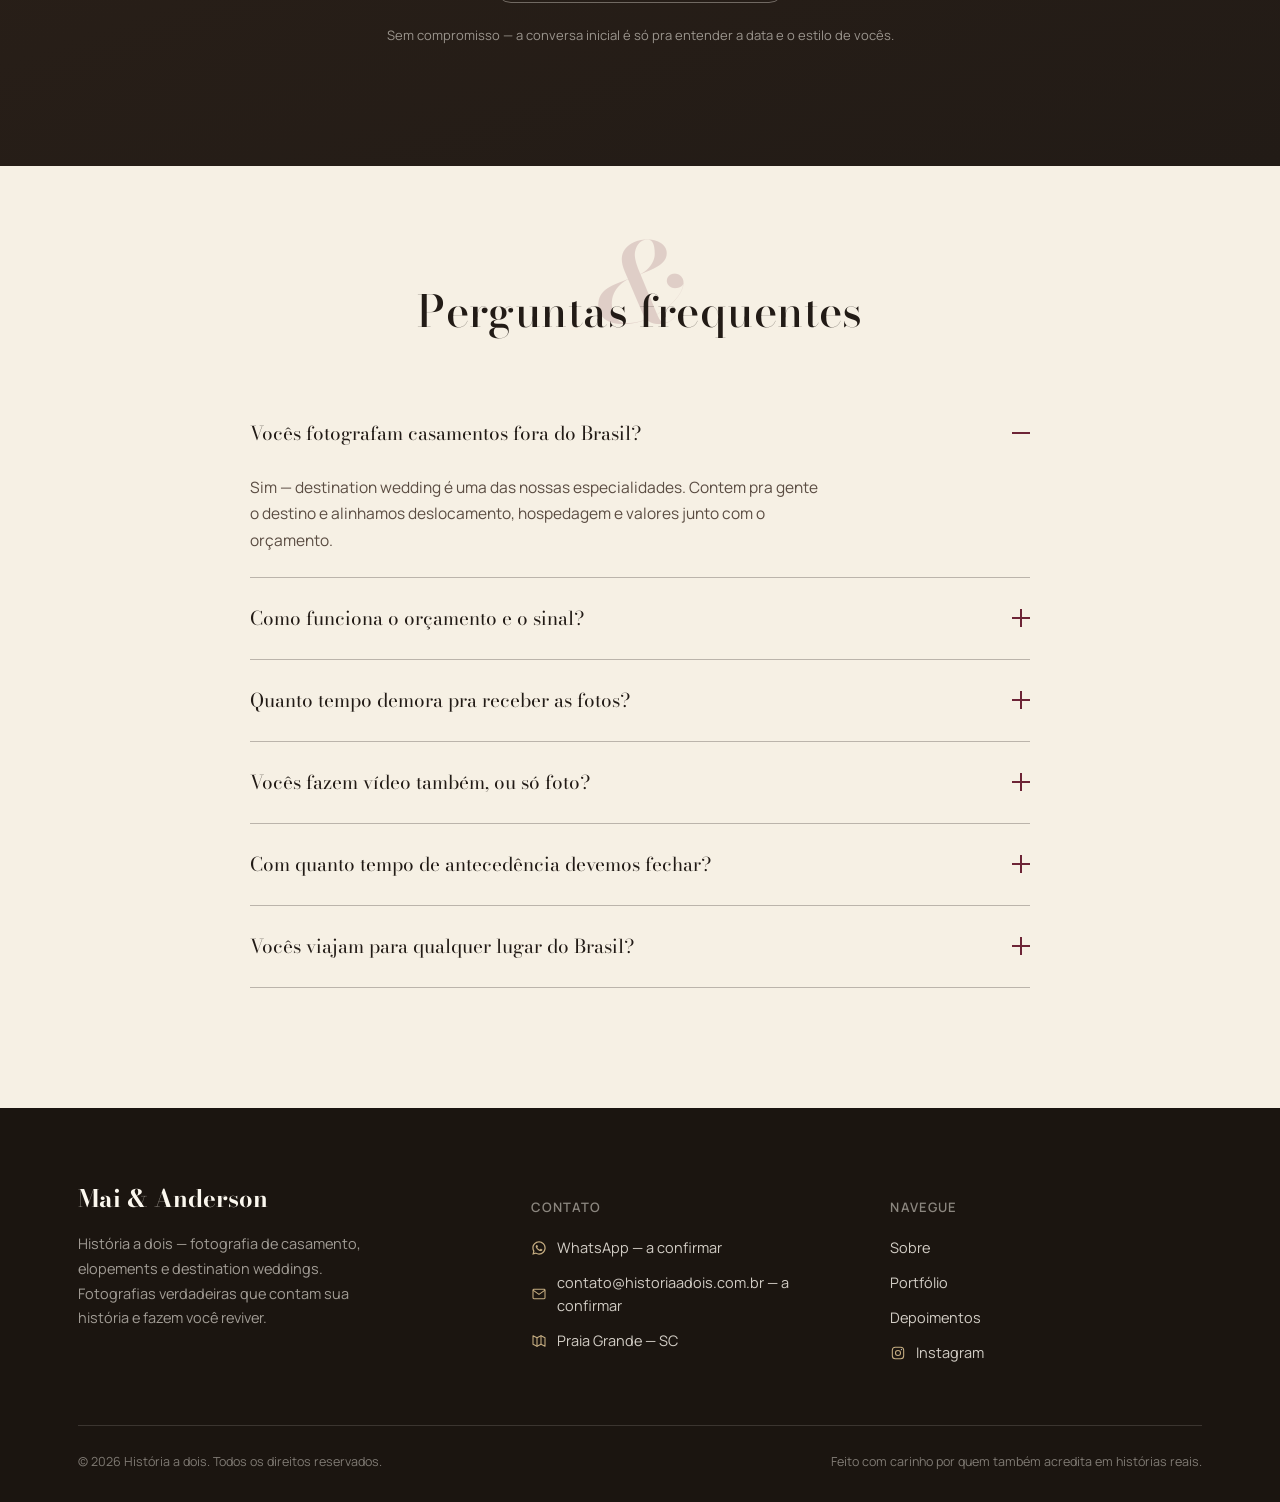
==== commit c3b5edd0: "Cards: subida no hover ainda mais suave (.42s → .55s) Co-Authored-By: Claude Sonnet 5 <noreply@anthr" ====
--- a/historia-a-dois.html
+++ b/historia-a-dois.html
@@ -366,7 +366,7 @@
   border:1px solid var(--line);
   border-radius:var(--radius);
   padding:44px 36px;
-  transition:background .28s var(--ease), transform .28s var(--ease), border-color .28s var(--ease), box-shadow .28s var(--ease);
+  transition:background .28s var(--ease), transform .55s var(--ease), border-color .28s var(--ease), box-shadow .55s var(--ease);
   position:relative;
   overflow:hidden;
 }
@@ -426,7 +426,7 @@
 .proc-list{display:grid;grid-template-columns:repeat(4,1fr);gap:36px;}
 @media(max-width:920px){.proc-list{grid-template-columns:1fr 1fr;}}
 @media(max-width:560px){.proc-list{grid-template-columns:1fr;}}
-.proc-item{position:relative;padding-top:26px;border-top:1px solid var(--line-strong);transition:transform .28s var(--ease);}
+.proc-item{position:relative;padding-top:26px;border-top:1px solid var(--line-strong);transition:transform .55s var(--ease);}
 .proc-item:hover{transform:translateY(-4px);}
 .proc-item .num{font-family:'Bodoni Moda',serif;font-style:italic;font-size:34px;color:var(--wine);display:block;margin-bottom:14px;}
 .proc-item .proc-ico{width:24px;height:24px;stroke:var(--gold);fill:none;display:block;margin-bottom:16px;transition:transform .3s var(--ease);}
@@ -464,7 +464,7 @@
   flex:0 0 auto;width:min(500px,84vw);scroll-snap-align:start;
   background:var(--cream);border:1px solid var(--line);padding:40px;
   border-radius:var(--radius);
-  transition:transform .28s var(--ease), box-shadow .28s var(--ease);
+  transition:transform .55s var(--ease), box-shadow .55s var(--ease);
 }
 .testi-card::before{
   content:"";position:absolute;inset:0;opacity:0;transition:opacity .5s var(--ease);pointer-events:none;
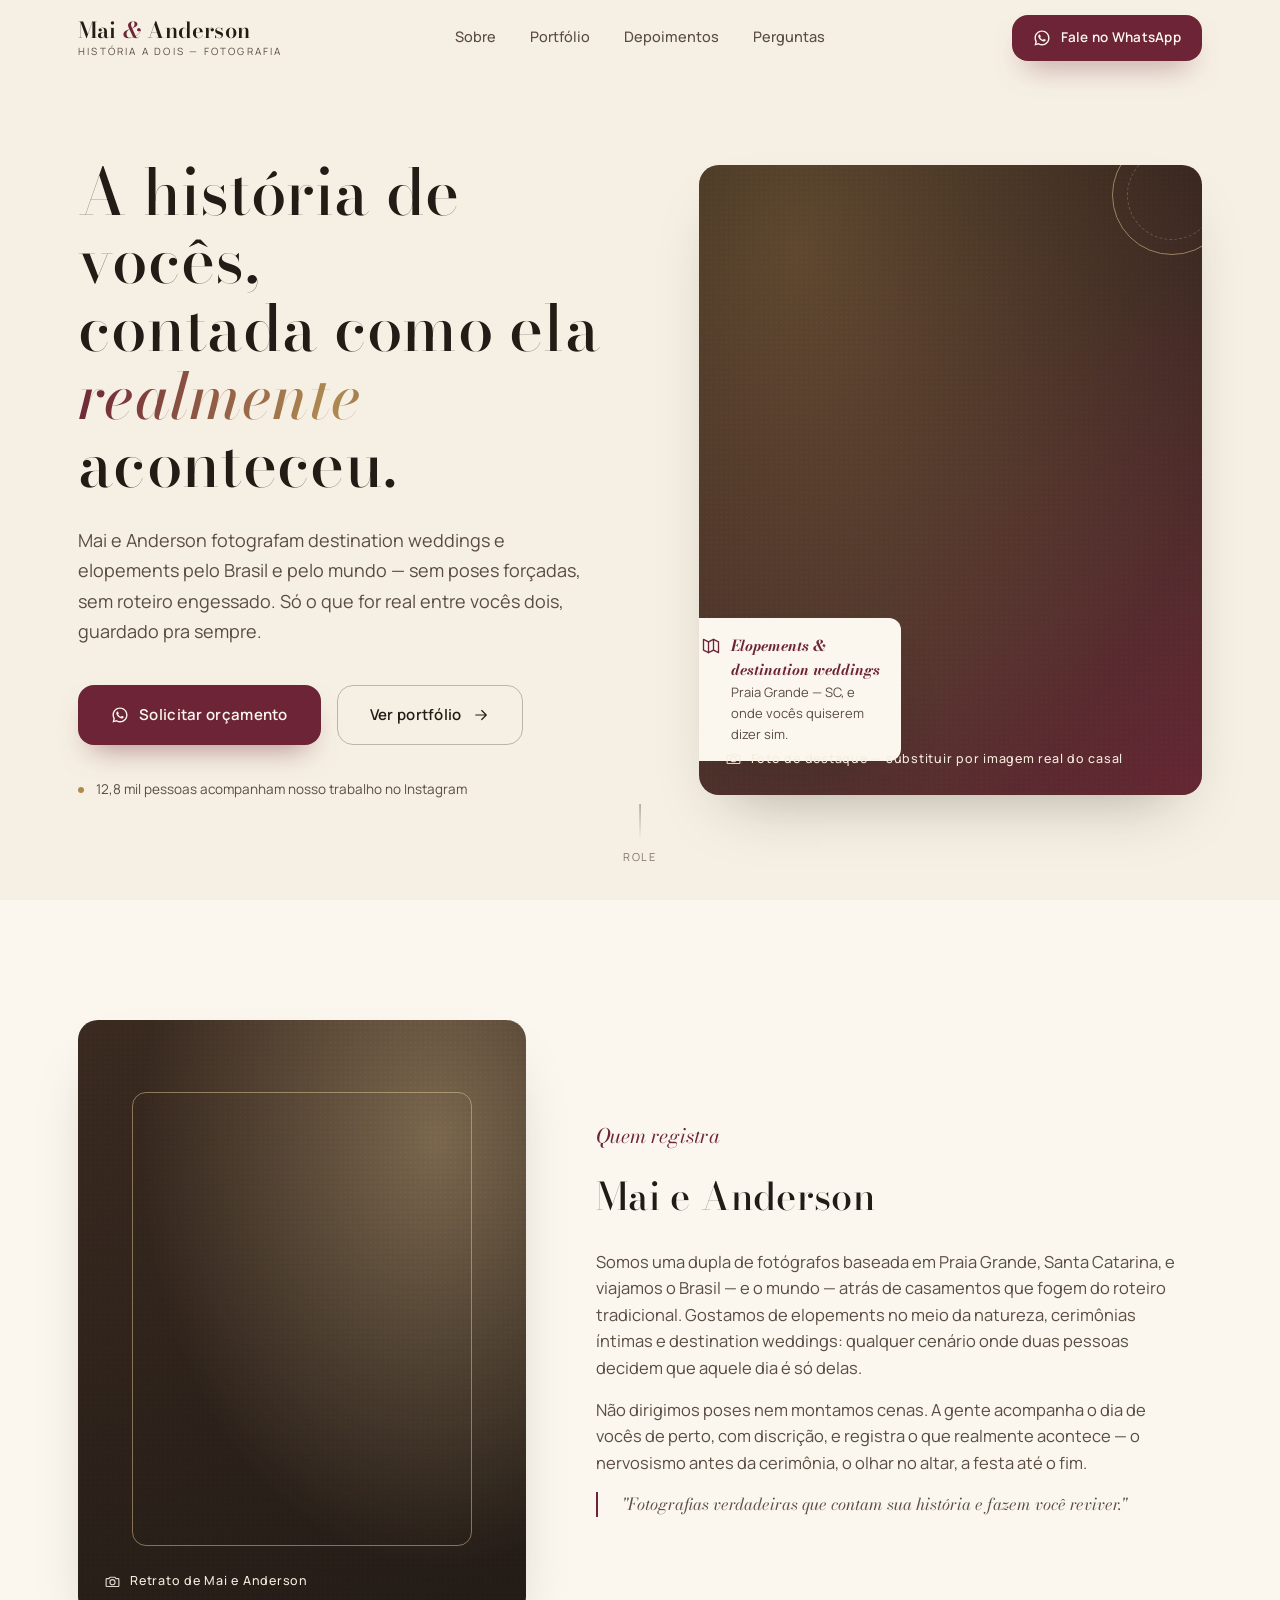
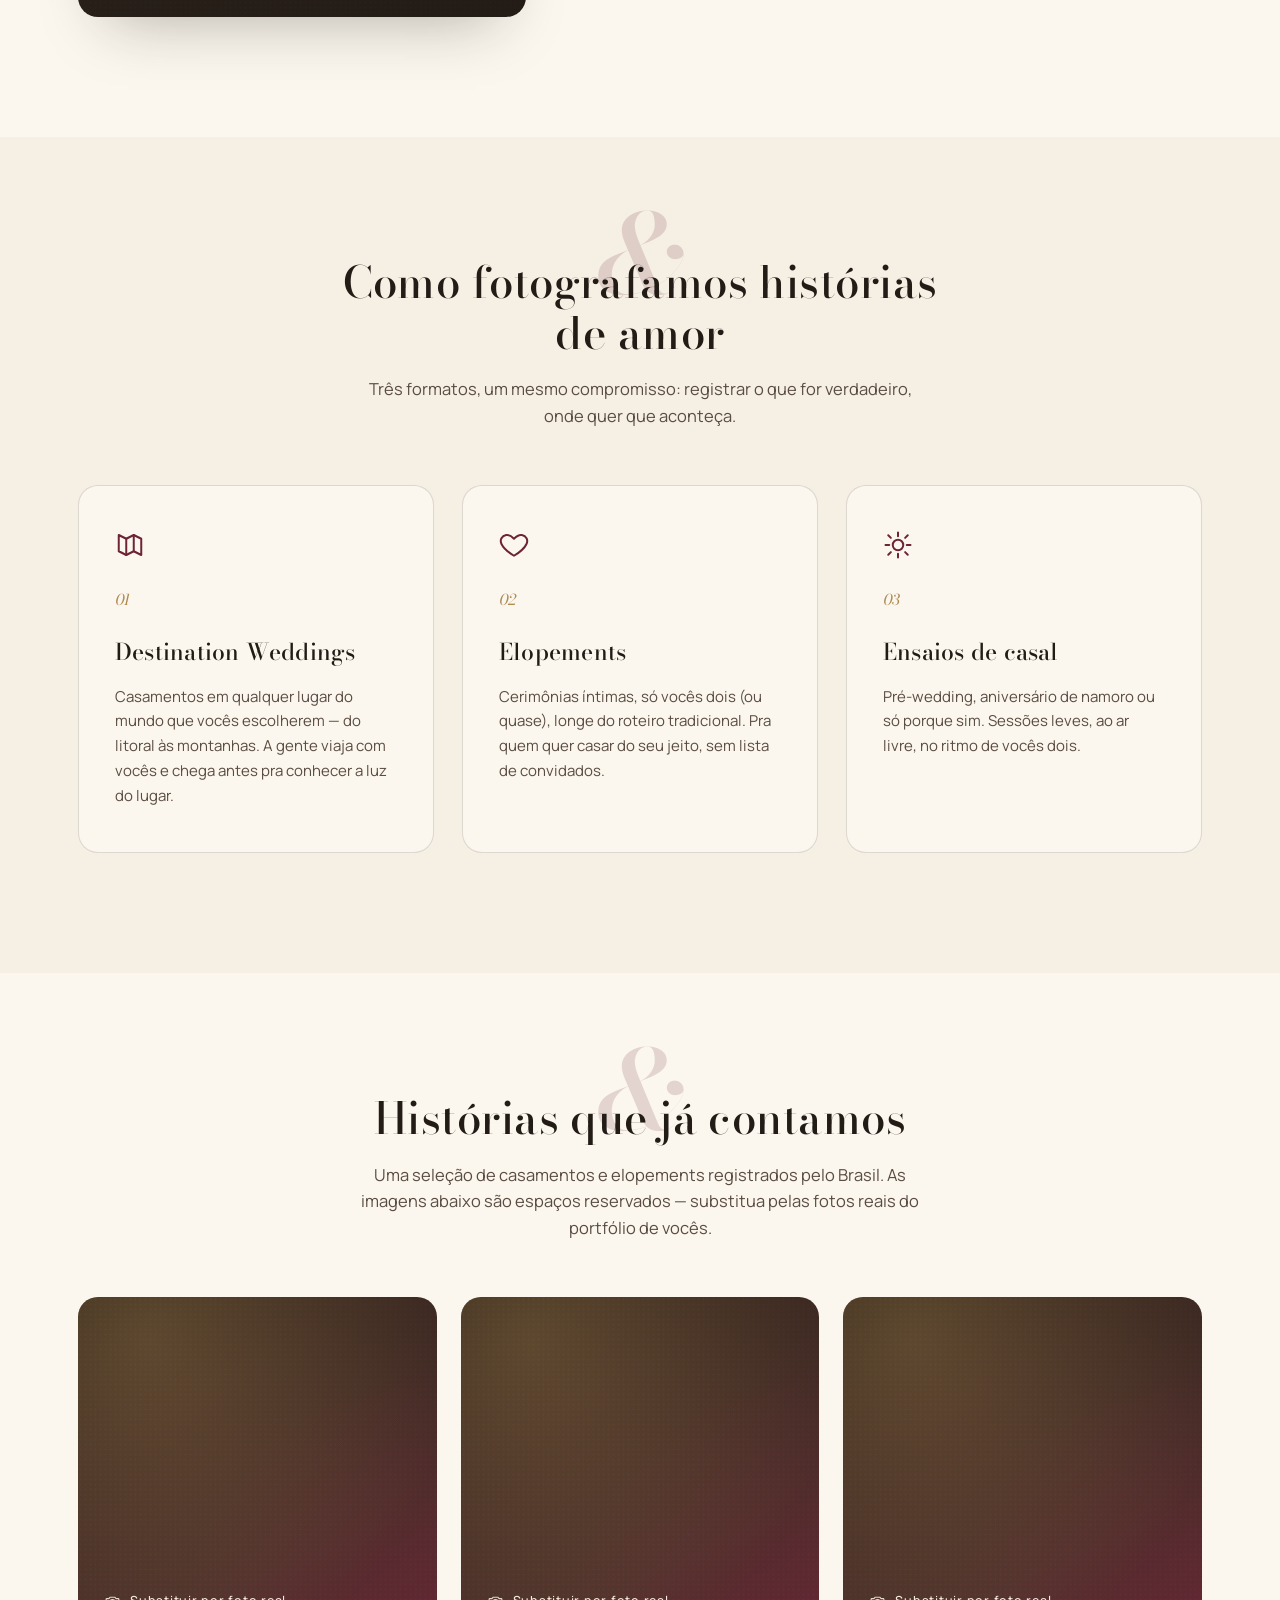
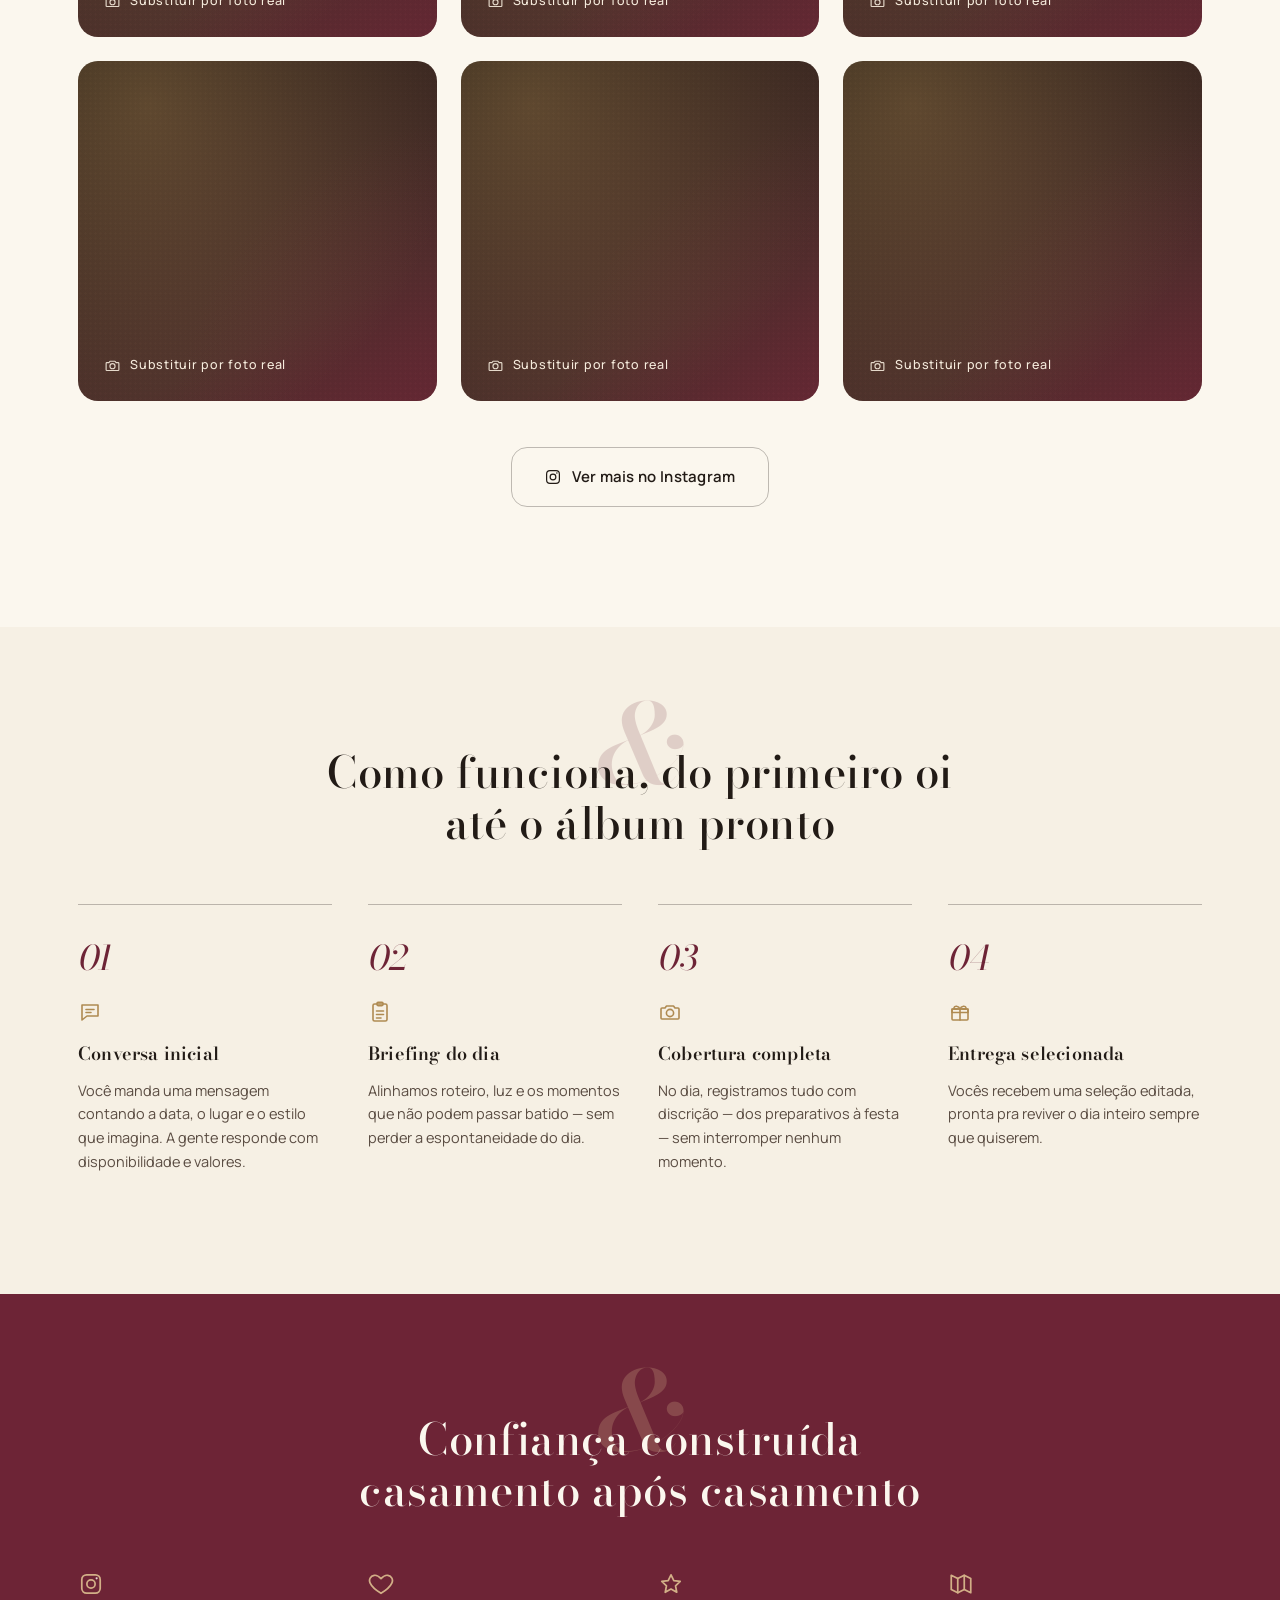
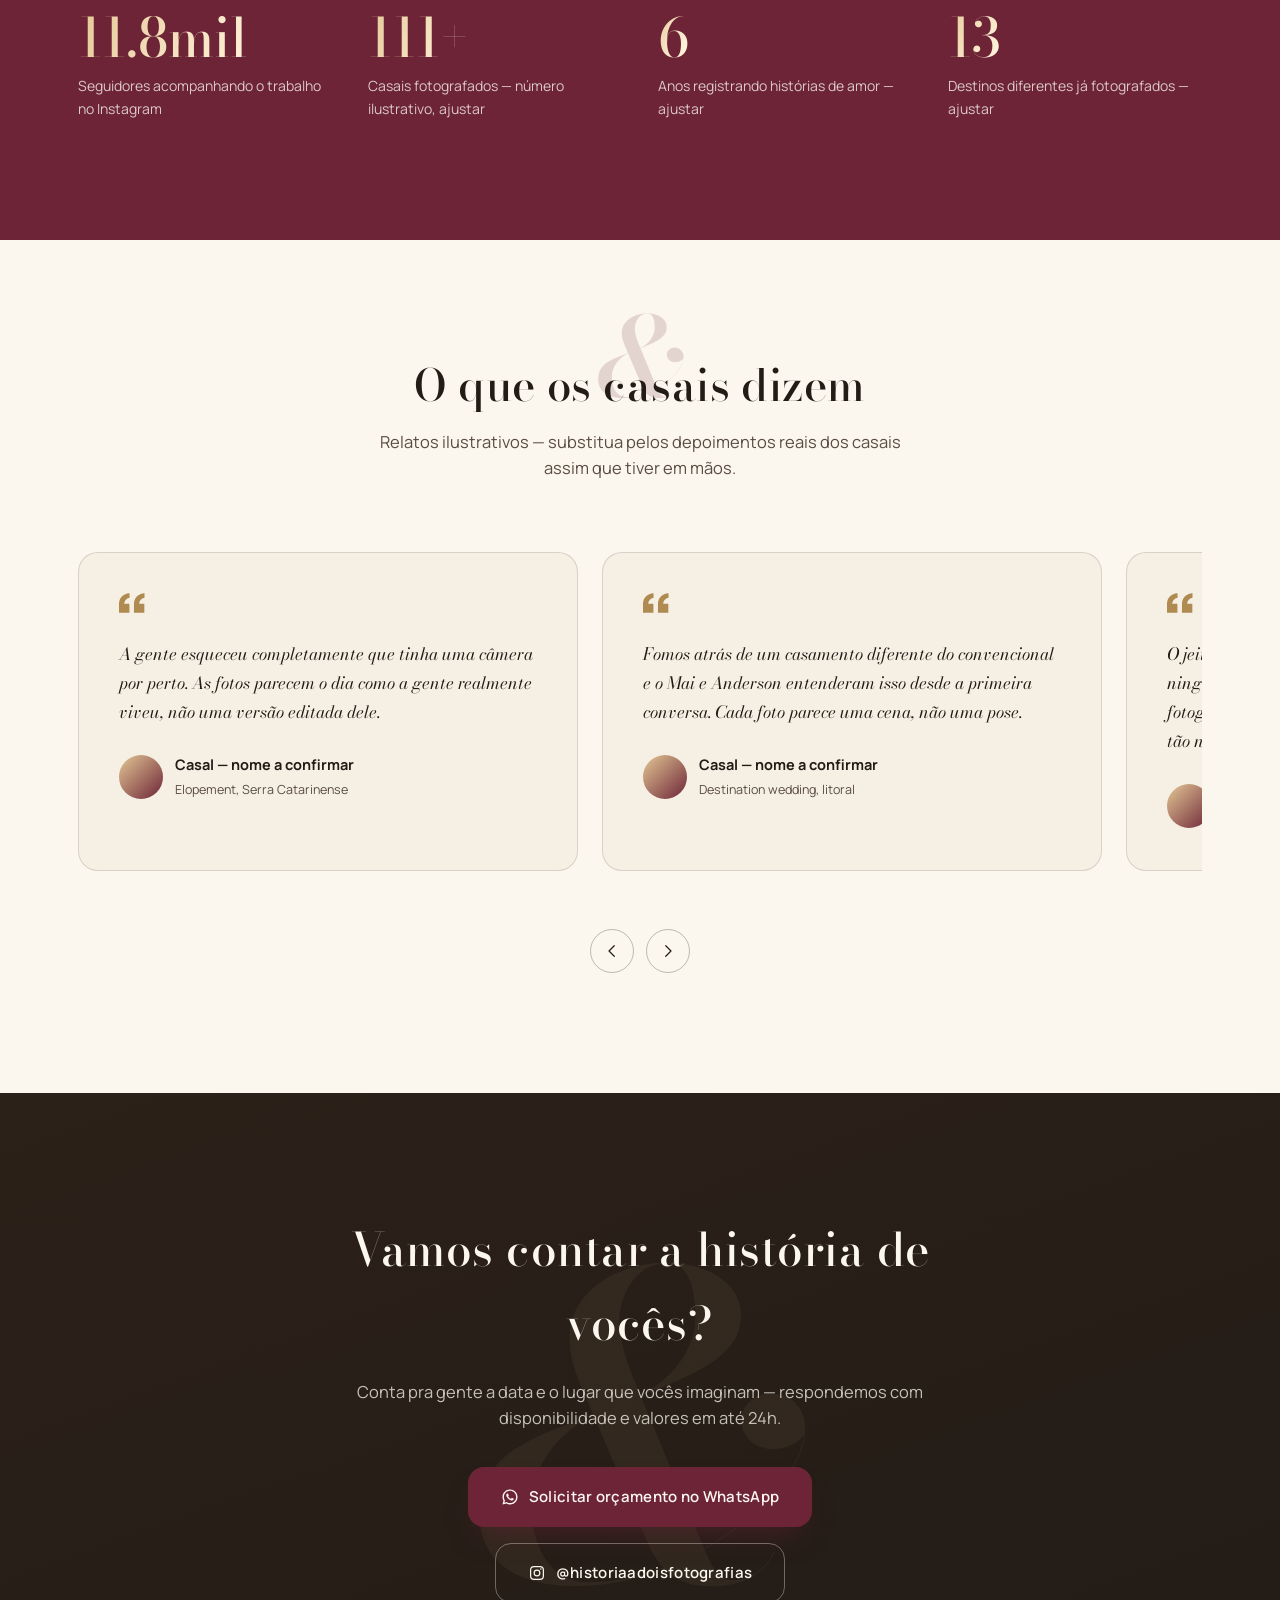
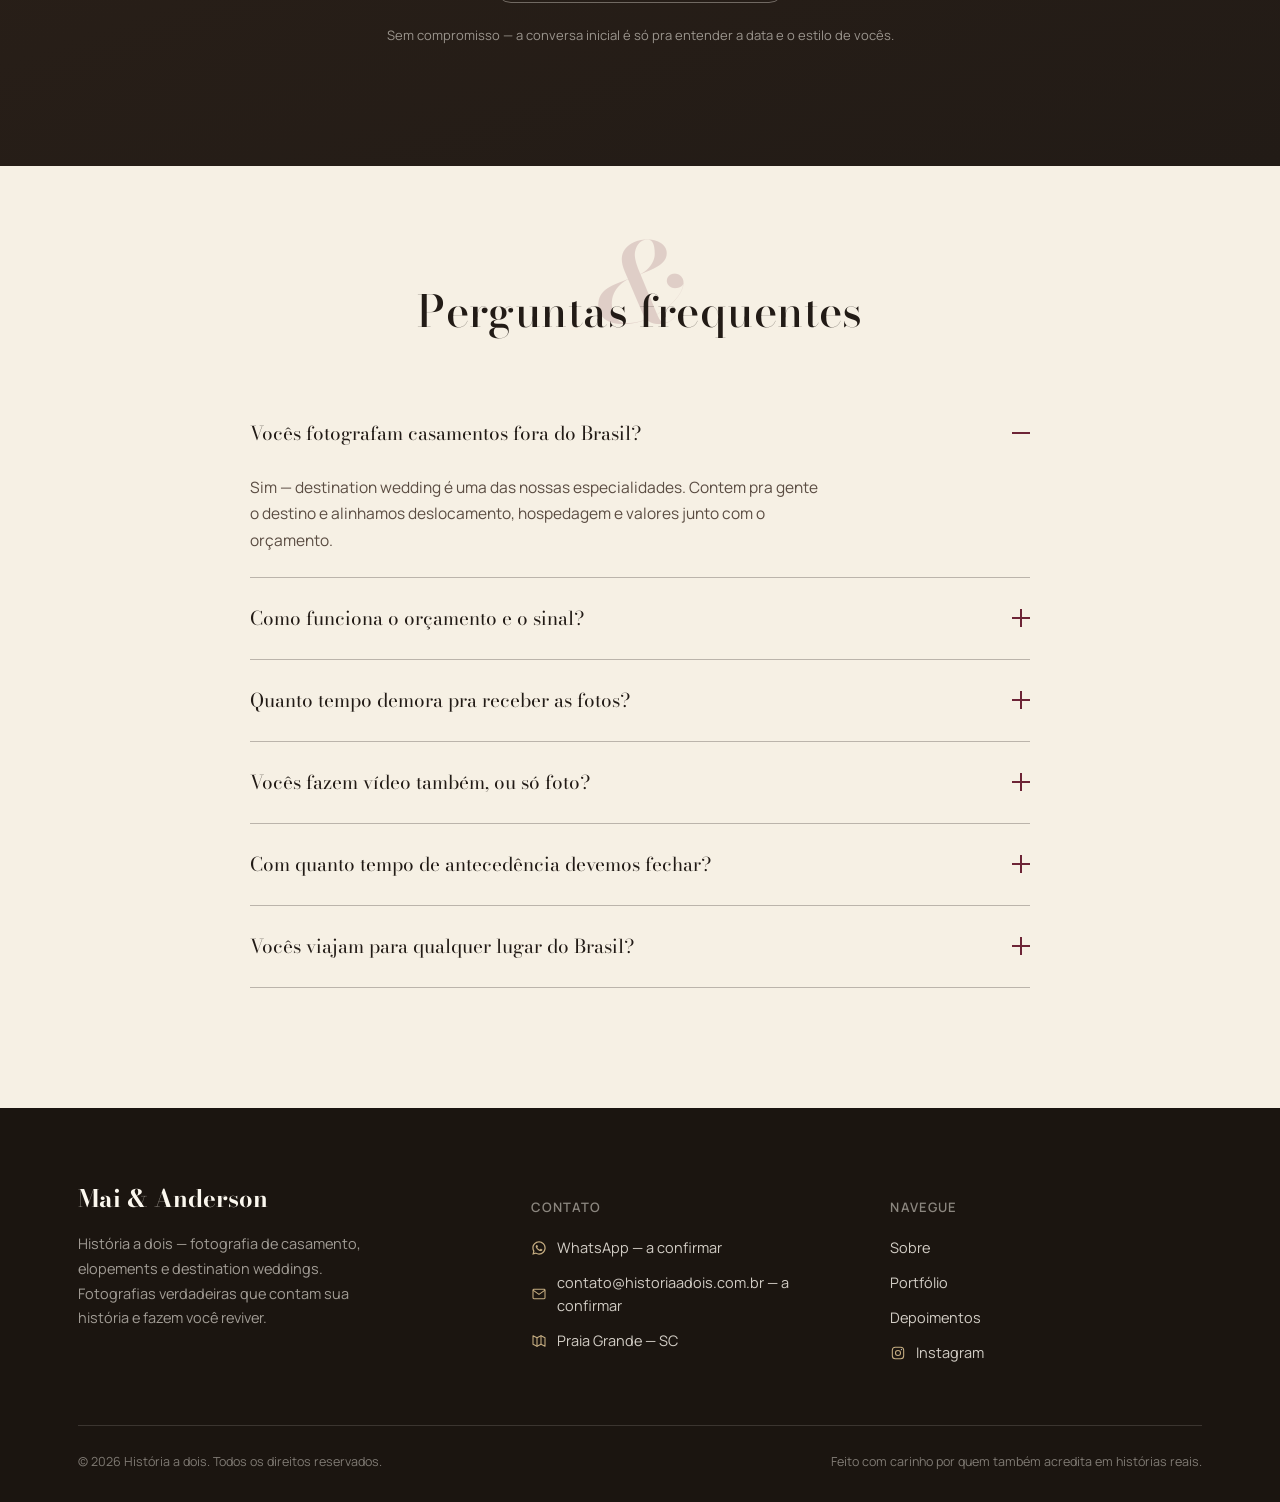
==== commit 5944d0fb: "Header mais fino e com nav centralizada (desktop) - padding do header 26px → 15px (14px → 9px no scr" ====
--- a/historia-a-dois.html
+++ b/historia-a-dois.html
@@ -152,27 +152,28 @@
 /* ===================== HEADER ===================== */
 header{
   position:fixed;top:0;left:0;right:0;z-index:100;
-  padding:26px 0;
+  padding:15px 0;
   transition:padding .4s var(--ease), background .4s var(--ease), box-shadow .4s var(--ease), border-color .4s var(--ease);
   border-bottom:1px solid transparent;
 }
 header.scrolled{
-  padding:14px 0;
+  padding:9px 0;
   background:rgba(246,240,228,0.92);
   backdrop-filter:blur(10px);
   border-bottom:1px solid var(--line);
   box-shadow:0 10px 30px -20px rgba(34,27,22,0.3);
 }
-header .wrap{display:flex;align-items:center;justify-content:space-between;}
+header .wrap{display:grid;grid-template-columns:1fr auto 1fr;align-items:center;gap:20px;}
 .logo{display:flex;flex-direction:column;line-height:1;}
 .logo b{font-family:'Bodoni Moda',serif;font-size:22px;font-weight:600;letter-spacing:0.01em;}
 .logo span{font-size:10px;letter-spacing:0.22em;text-transform:uppercase;color:var(--ink-soft);margin-top:5px;}
-nav.main-nav{display:flex;align-items:center;gap:38px;}
+nav.main-nav{display:flex;align-items:center;gap:34px;justify-self:center;}
 nav.main-nav a.nav-link{font-size:14.5px;font-weight:500;color:var(--ink-soft);position:relative;padding-bottom:3px;}
 nav.main-nav a.nav-link::after{content:"";position:absolute;left:0;bottom:0;width:0;height:1px;background:var(--wine);transition:width .35s var(--ease);}
 nav.main-nav a.nav-link:hover{color:var(--ink);}
 nav.main-nav a.nav-link:hover::after{width:100%;}
-.header-actions{display:flex;align-items:center;gap:20px;}
+.header-actions{display:flex;align-items:center;gap:14px;justify-self:end;position:relative;z-index:120;}
+.header-actions .btn-primary{padding:11px 20px;min-height:0;font-size:13.5px;}
 .menu-toggle{
   display:none;background:none;border:none;cursor:pointer;padding:6px;
   width:38px;height:38px;position:relative;z-index:120;
@@ -206,9 +207,11 @@
   nav.main-nav.open a.nav-link:nth-child(2){transition-delay:.16s;}
   nav.main-nav.open a.nav-link:nth-child(3){transition-delay:.22s;}
   nav.main-nav.open a.nav-link:nth-child(4){transition-delay:.28s;}
-  nav.main-nav.open a.btn-primary{opacity:0;transform:translateY(14px);transition:opacity .5s var(--ease), transform .5s var(--ease);transition-delay:.34s;}
-  nav.main-nav.open.open a.btn-primary{opacity:1;transform:translateY(0);}
-  .header-actions .btn-primary-desktop{display:none;}
+  header .wrap{grid-template-columns:1fr auto;}
+  .header-actions{gap:10px;}
+  .logo span{font-size:9px;letter-spacing:0.12em;}
+  .header-actions .btn-primary{padding:0;width:38px;height:38px;border-radius:50%;justify-content:center;}
+  .header-actions .btn-primary .btn-label{display:none;}
   .menu-toggle{display:inline-flex;}
   body.nav-open{overflow:hidden;}
 }
@@ -613,11 +616,11 @@
       <a href="#portfolio" class="nav-link">Portfólio</a>
       <a href="#depoimentos" class="nav-link">Depoimentos</a>
       <a href="#faq" class="nav-link">Perguntas</a>
-      <a href="https://wa.me/5500000000000?text=Oi!%20Vim%20pelo%20site%20e%20quero%20saber%20mais%20sobre%20fotografar%20nosso%20casamento." class="btn btn-primary" target="_blank" rel="noopener">
-        <svg class="ico-fill"><use href="#ic-wa"/></svg> Fale no WhatsApp
-      </a>
     </nav>
     <div class="header-actions">
+      <a href="https://wa.me/5500000000000?text=Oi!%20Vim%20pelo%20site%20e%20quero%20saber%20mais%20sobre%20fotografar%20nosso%20casamento." class="btn btn-primary header-cta" target="_blank" rel="noopener">
+        <svg class="ico-fill"><use href="#ic-wa"/></svg> <span class="btn-label">Fale no WhatsApp</span>
+      </a>
       <button class="menu-toggle" id="menuToggle" aria-label="Abrir menu" aria-expanded="false" aria-controls="mainNav">
         <span></span><span></span><span></span>
       </button>
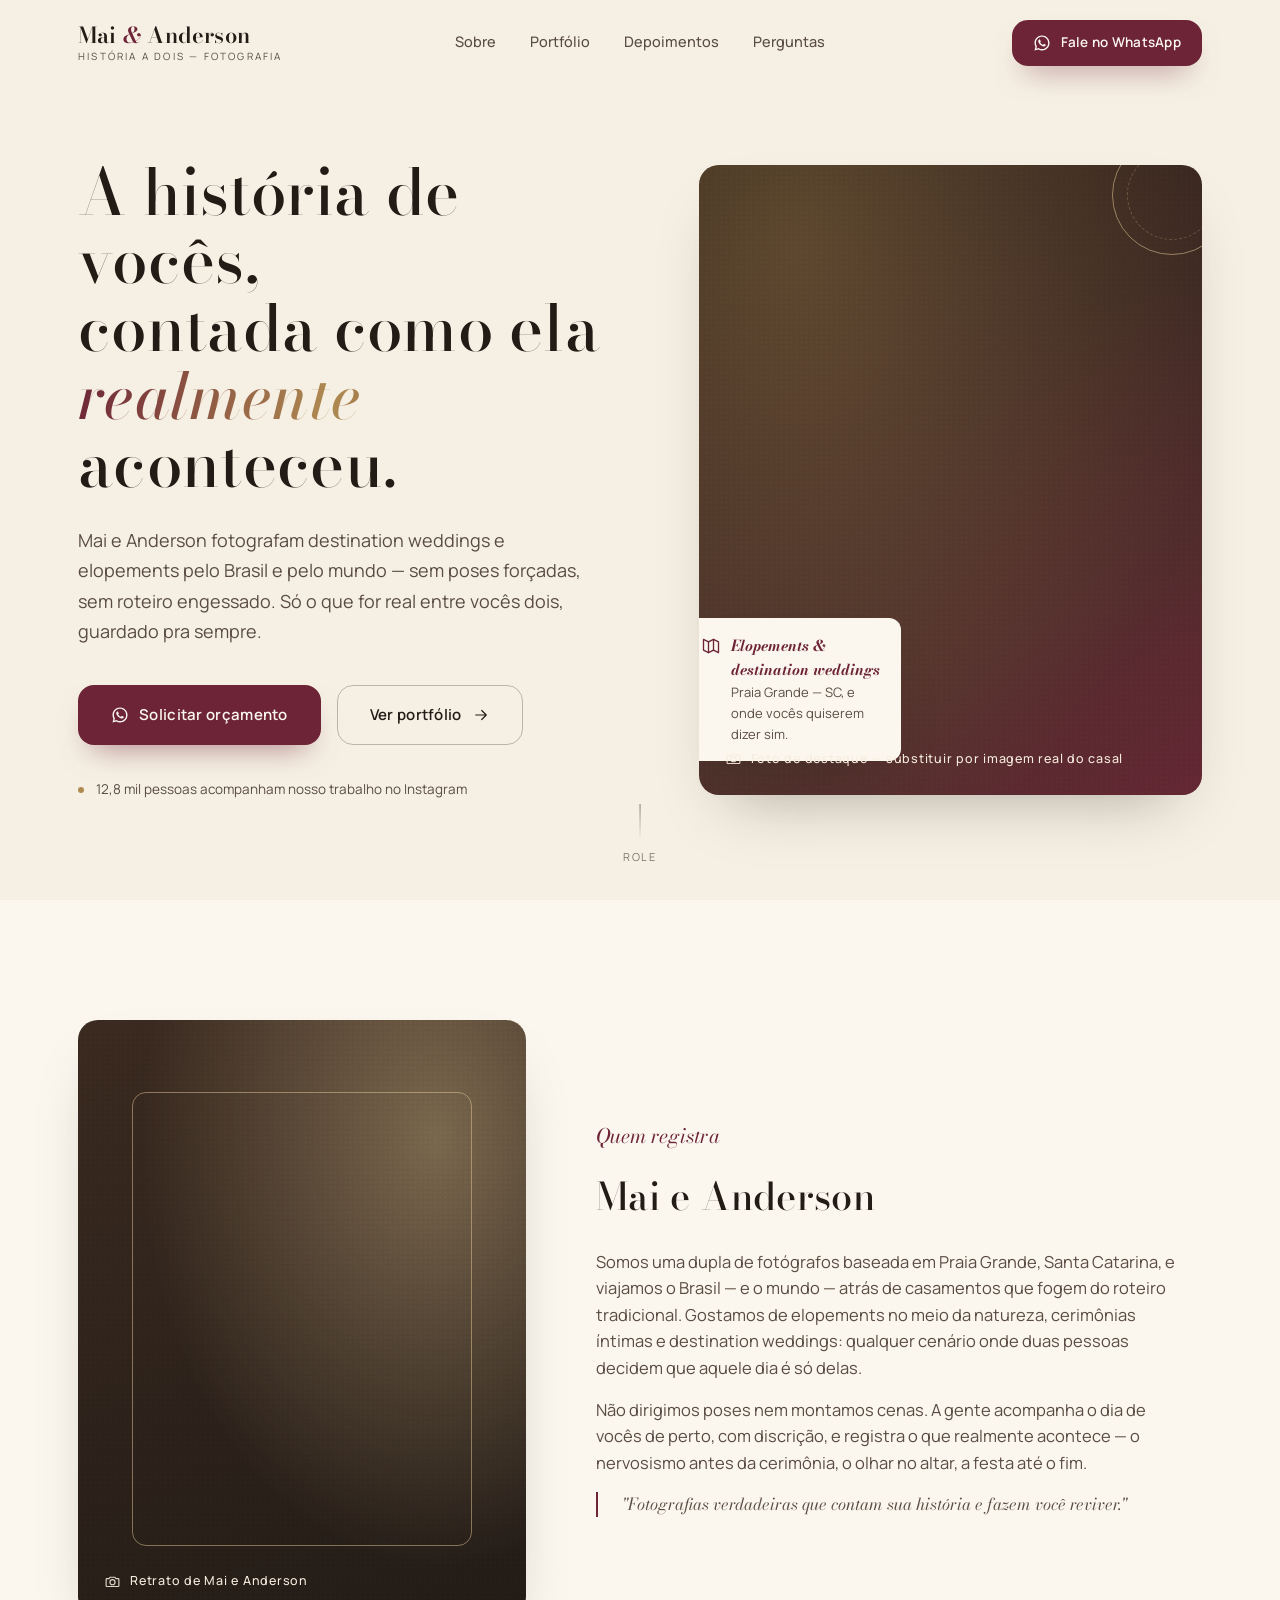
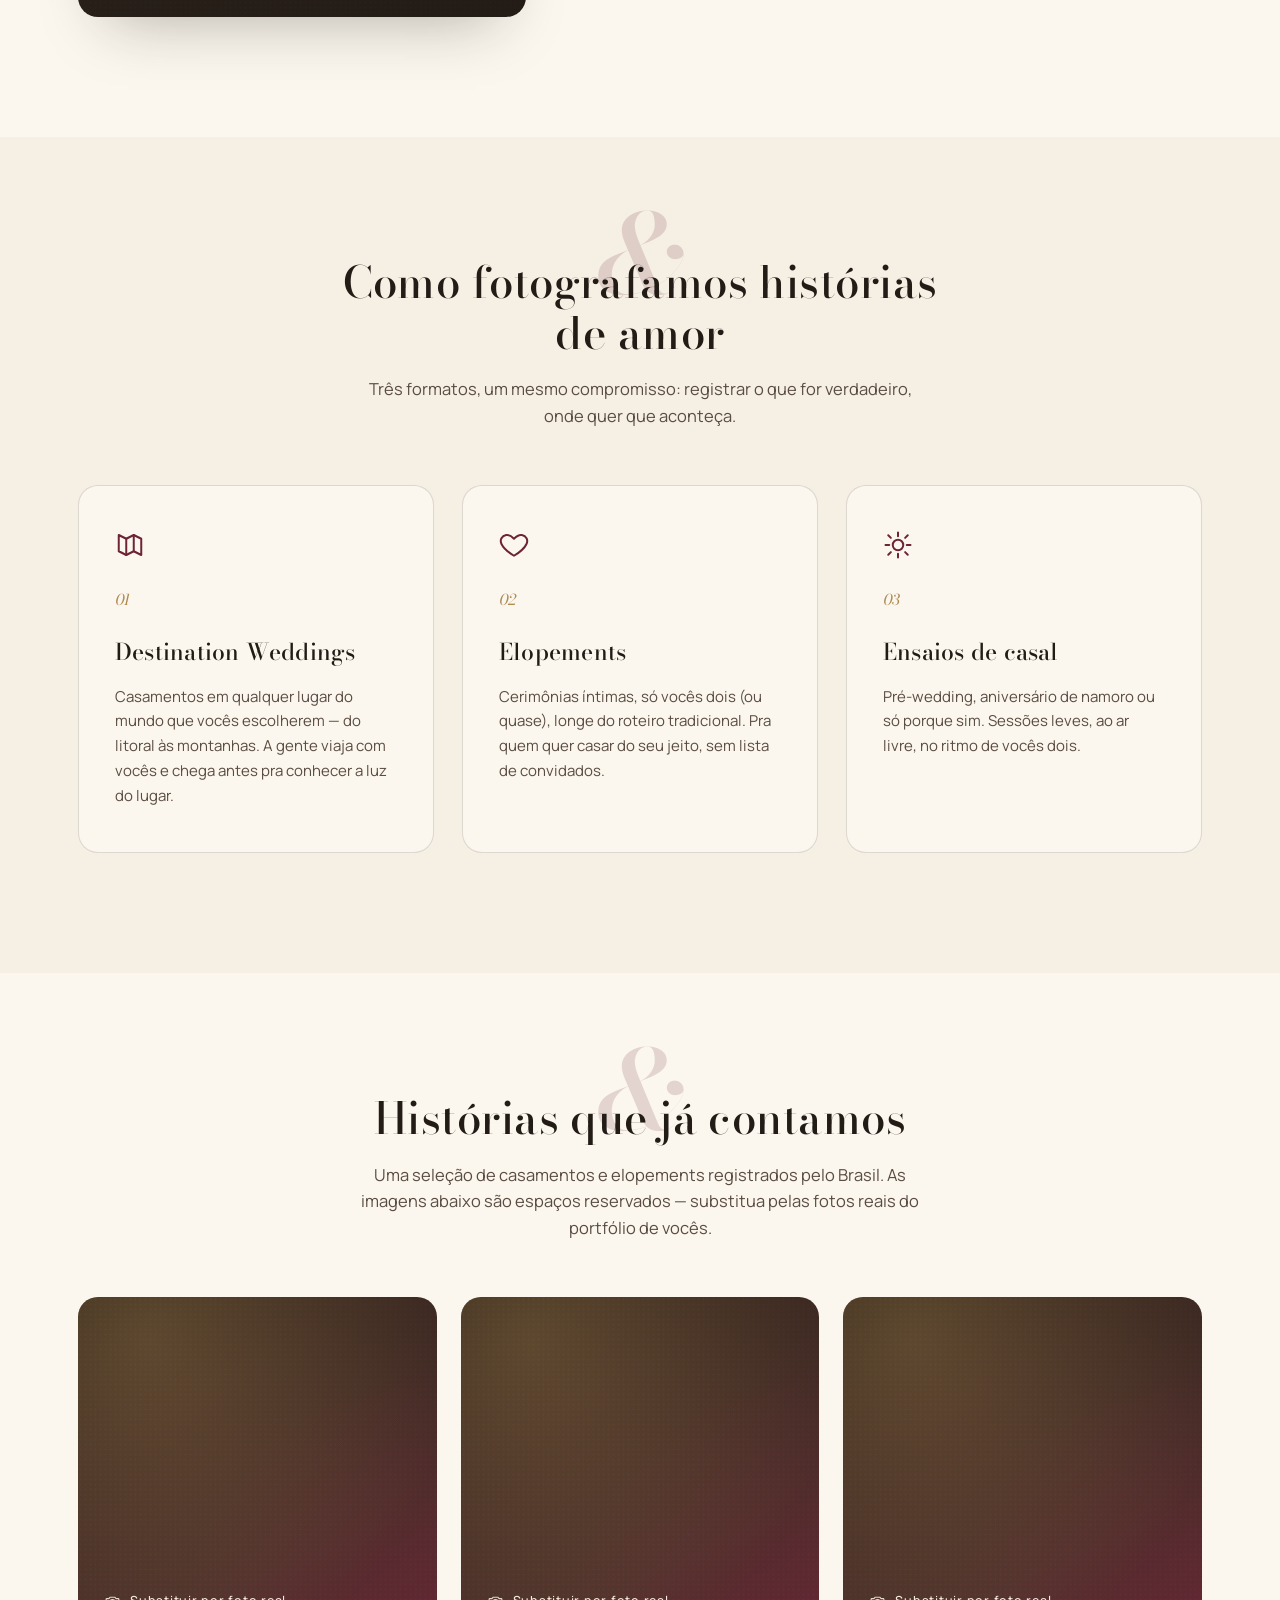
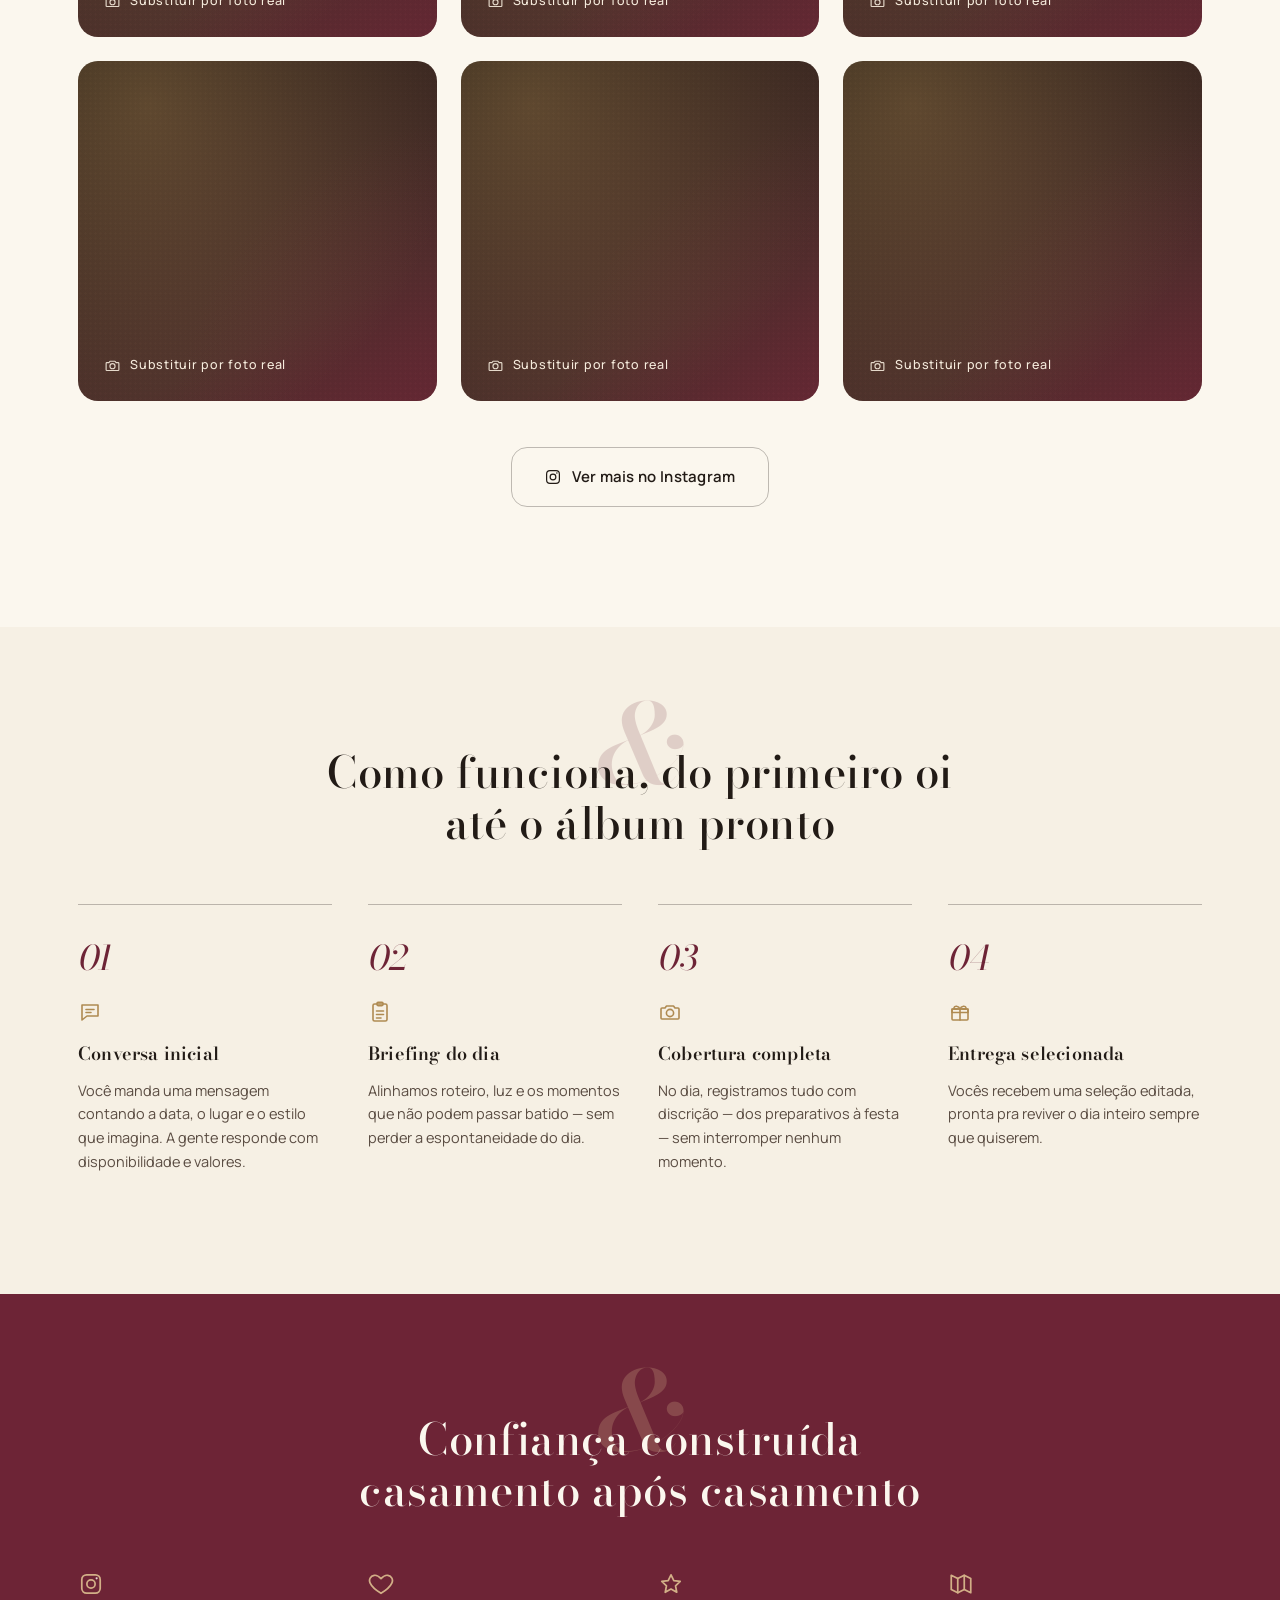
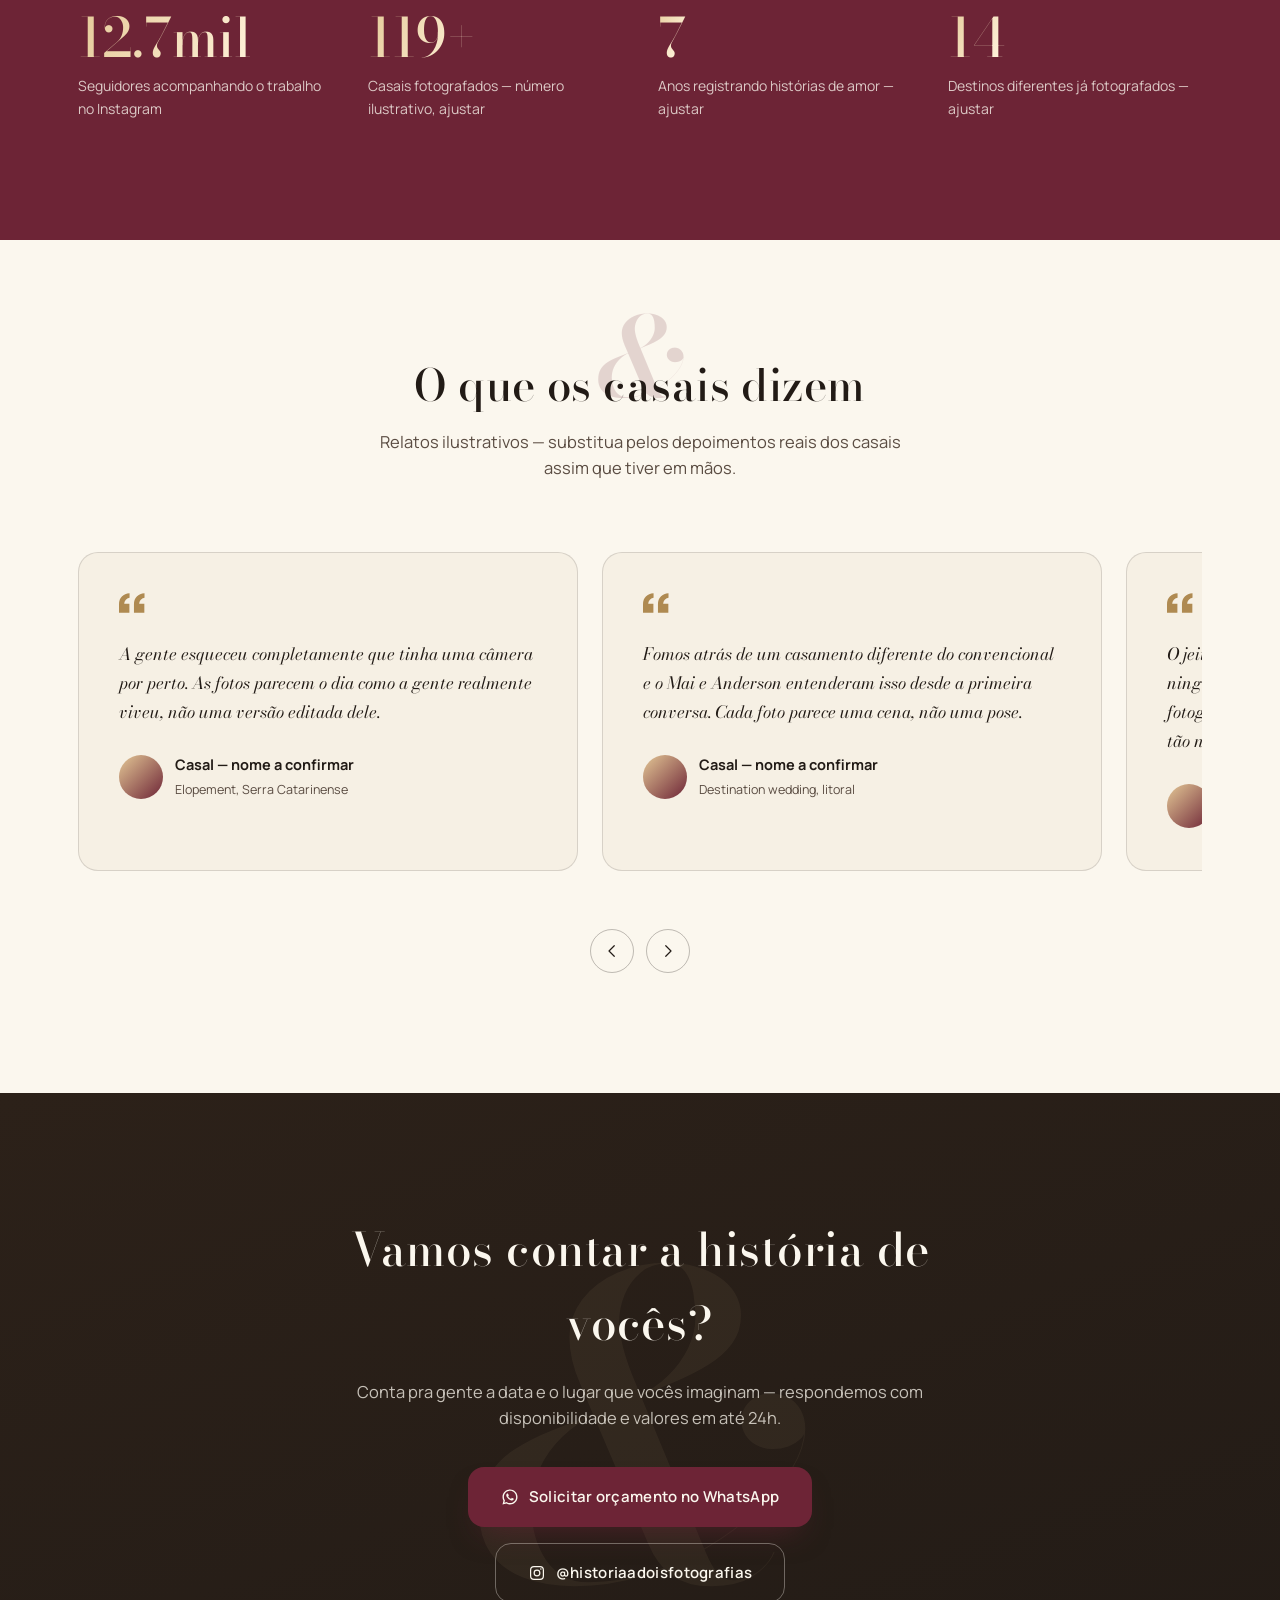
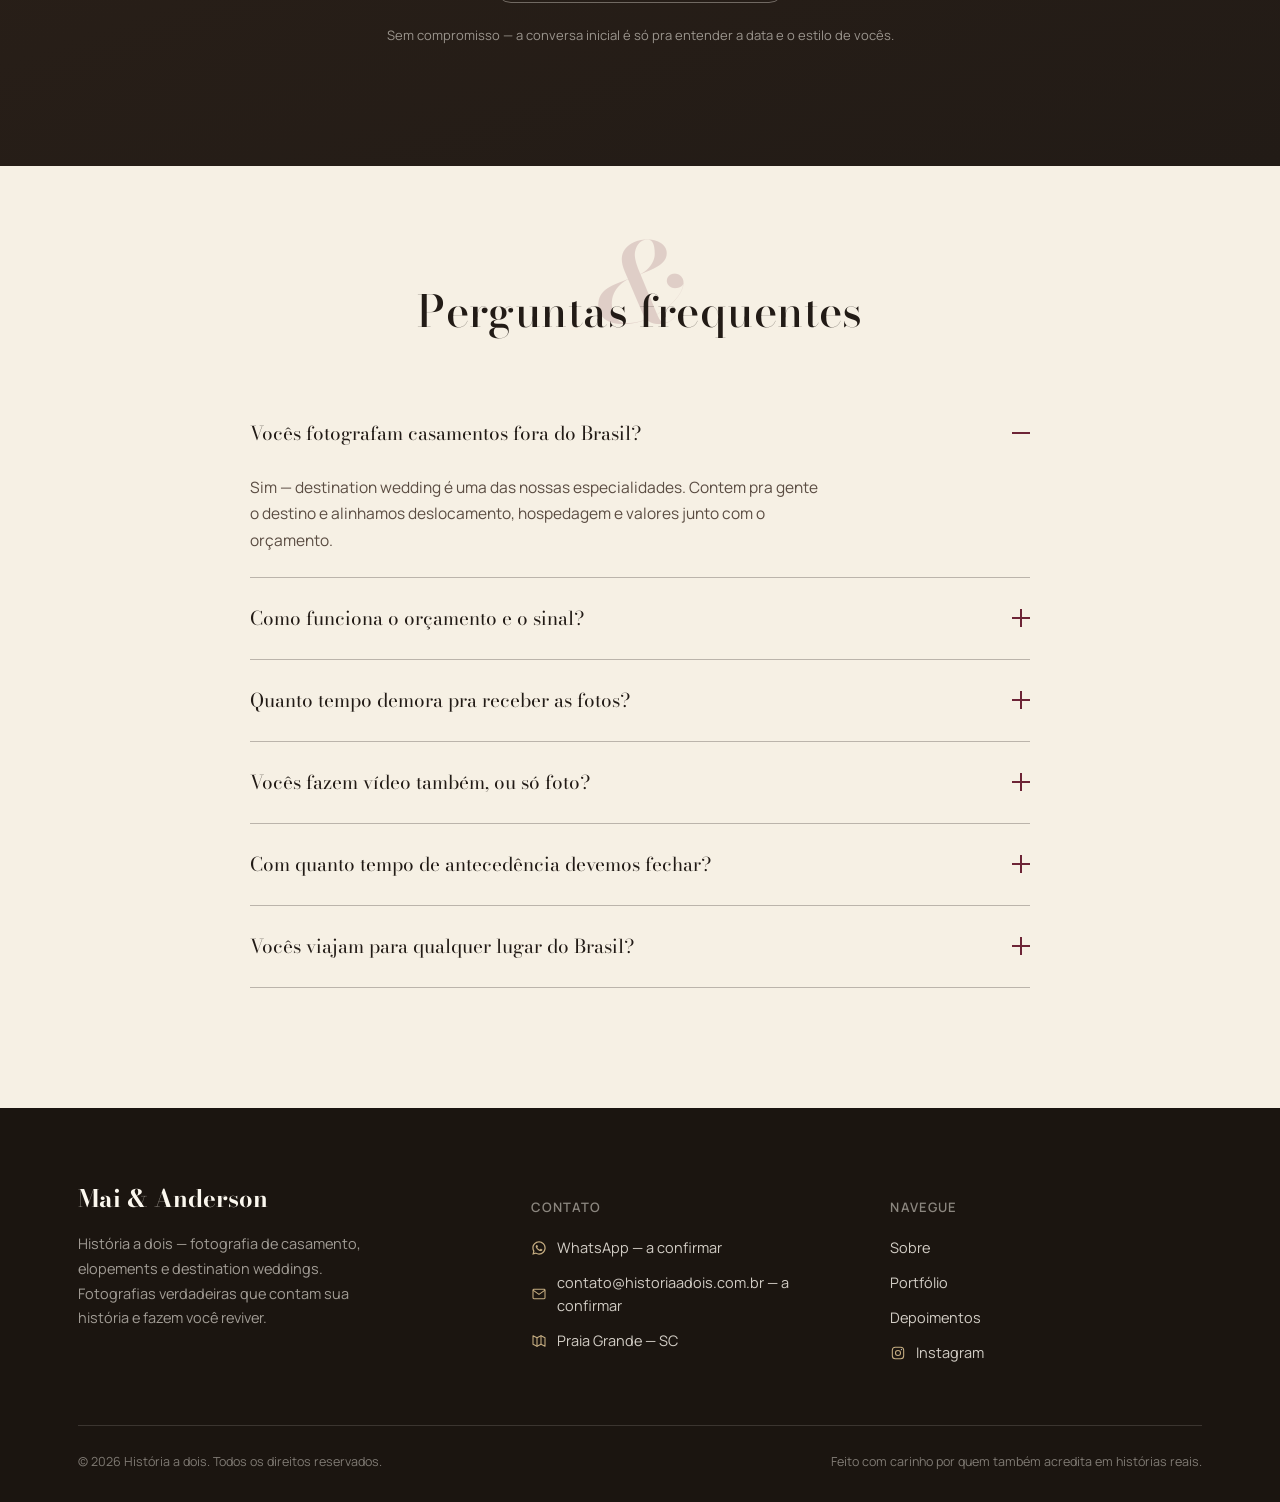
==== commit f8d264d9: "Header um pouco mais alto (padding 15px → 20px, scrolled 9px → 12px) Co-Authored-By: Claude Sonnet 5" ====
--- a/historia-a-dois.html
+++ b/historia-a-dois.html
@@ -152,12 +152,12 @@
 /* ===================== HEADER ===================== */
 header{
   position:fixed;top:0;left:0;right:0;z-index:100;
-  padding:15px 0;
+  padding:20px 0;
   transition:padding .4s var(--ease), background .4s var(--ease), box-shadow .4s var(--ease), border-color .4s var(--ease);
   border-bottom:1px solid transparent;
 }
 header.scrolled{
-  padding:9px 0;
+  padding:12px 0;
   background:rgba(246,240,228,0.92);
   backdrop-filter:blur(10px);
   border-bottom:1px solid var(--line);
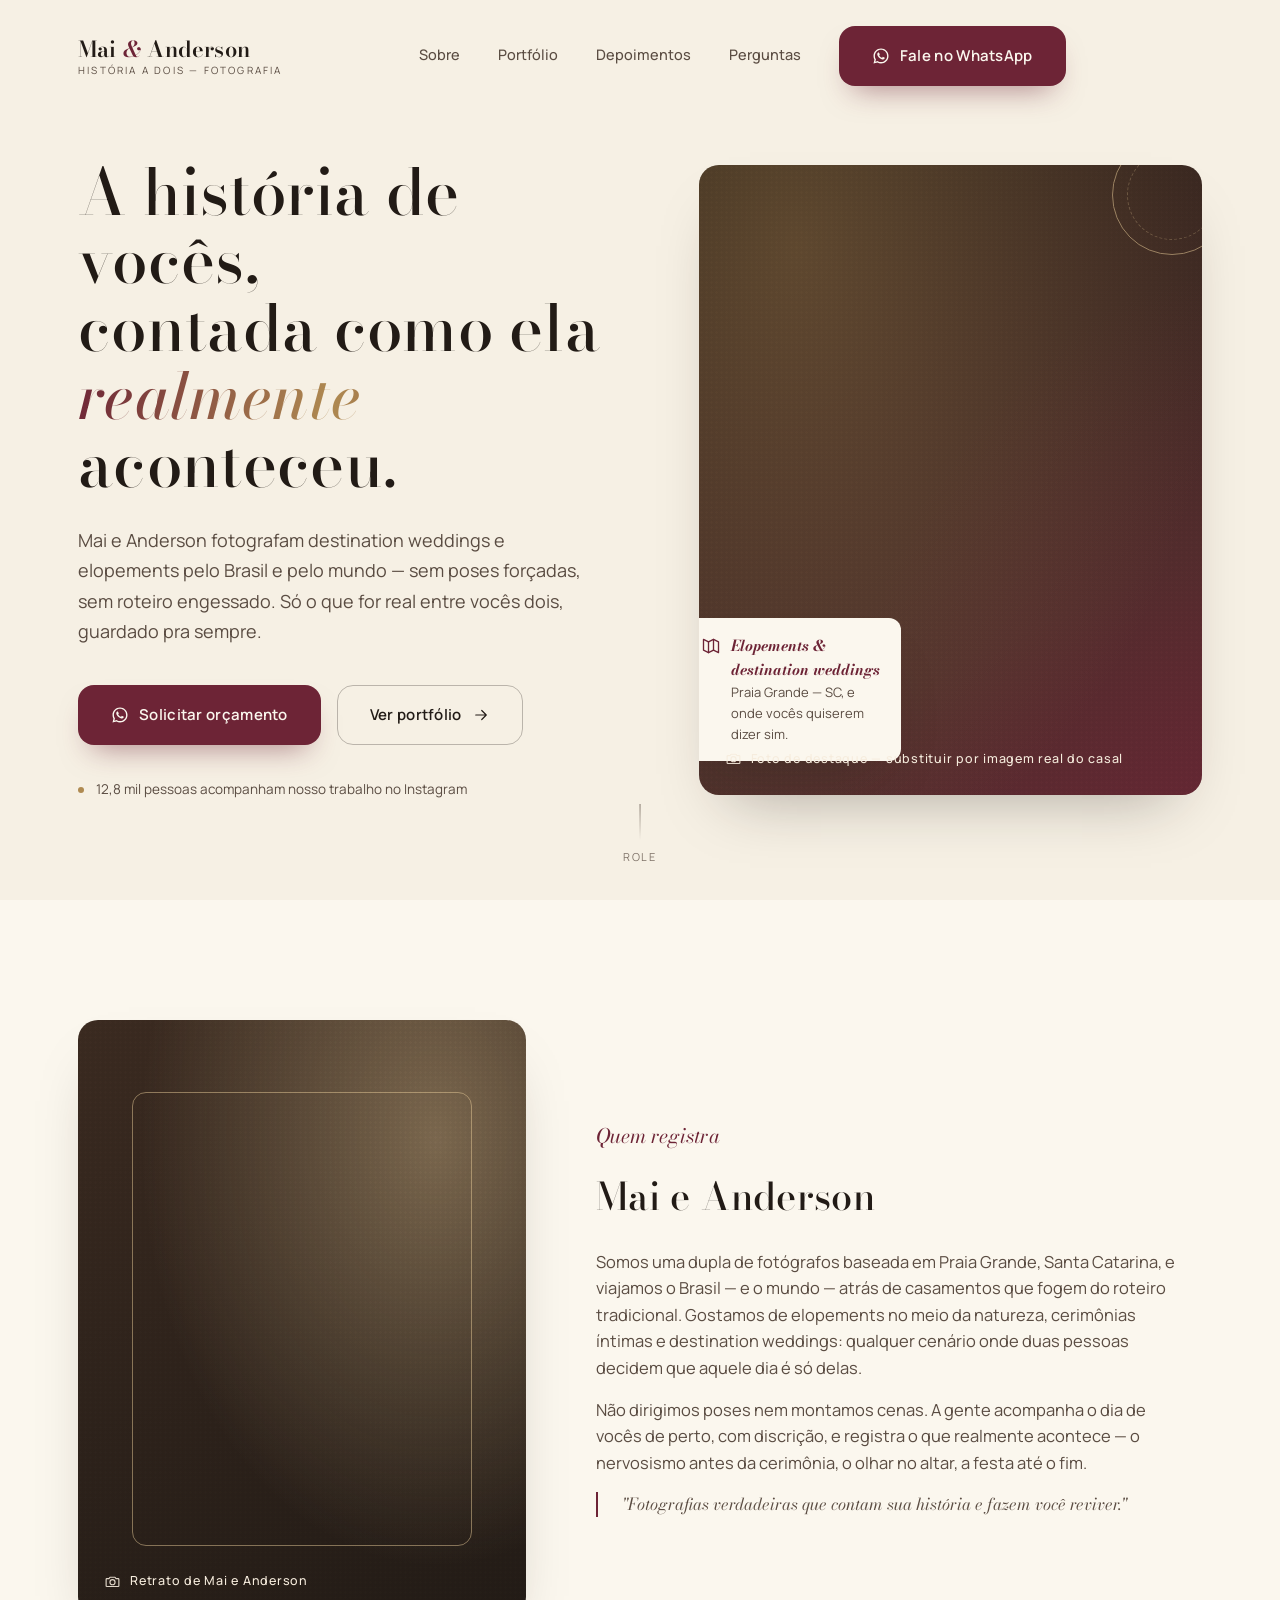
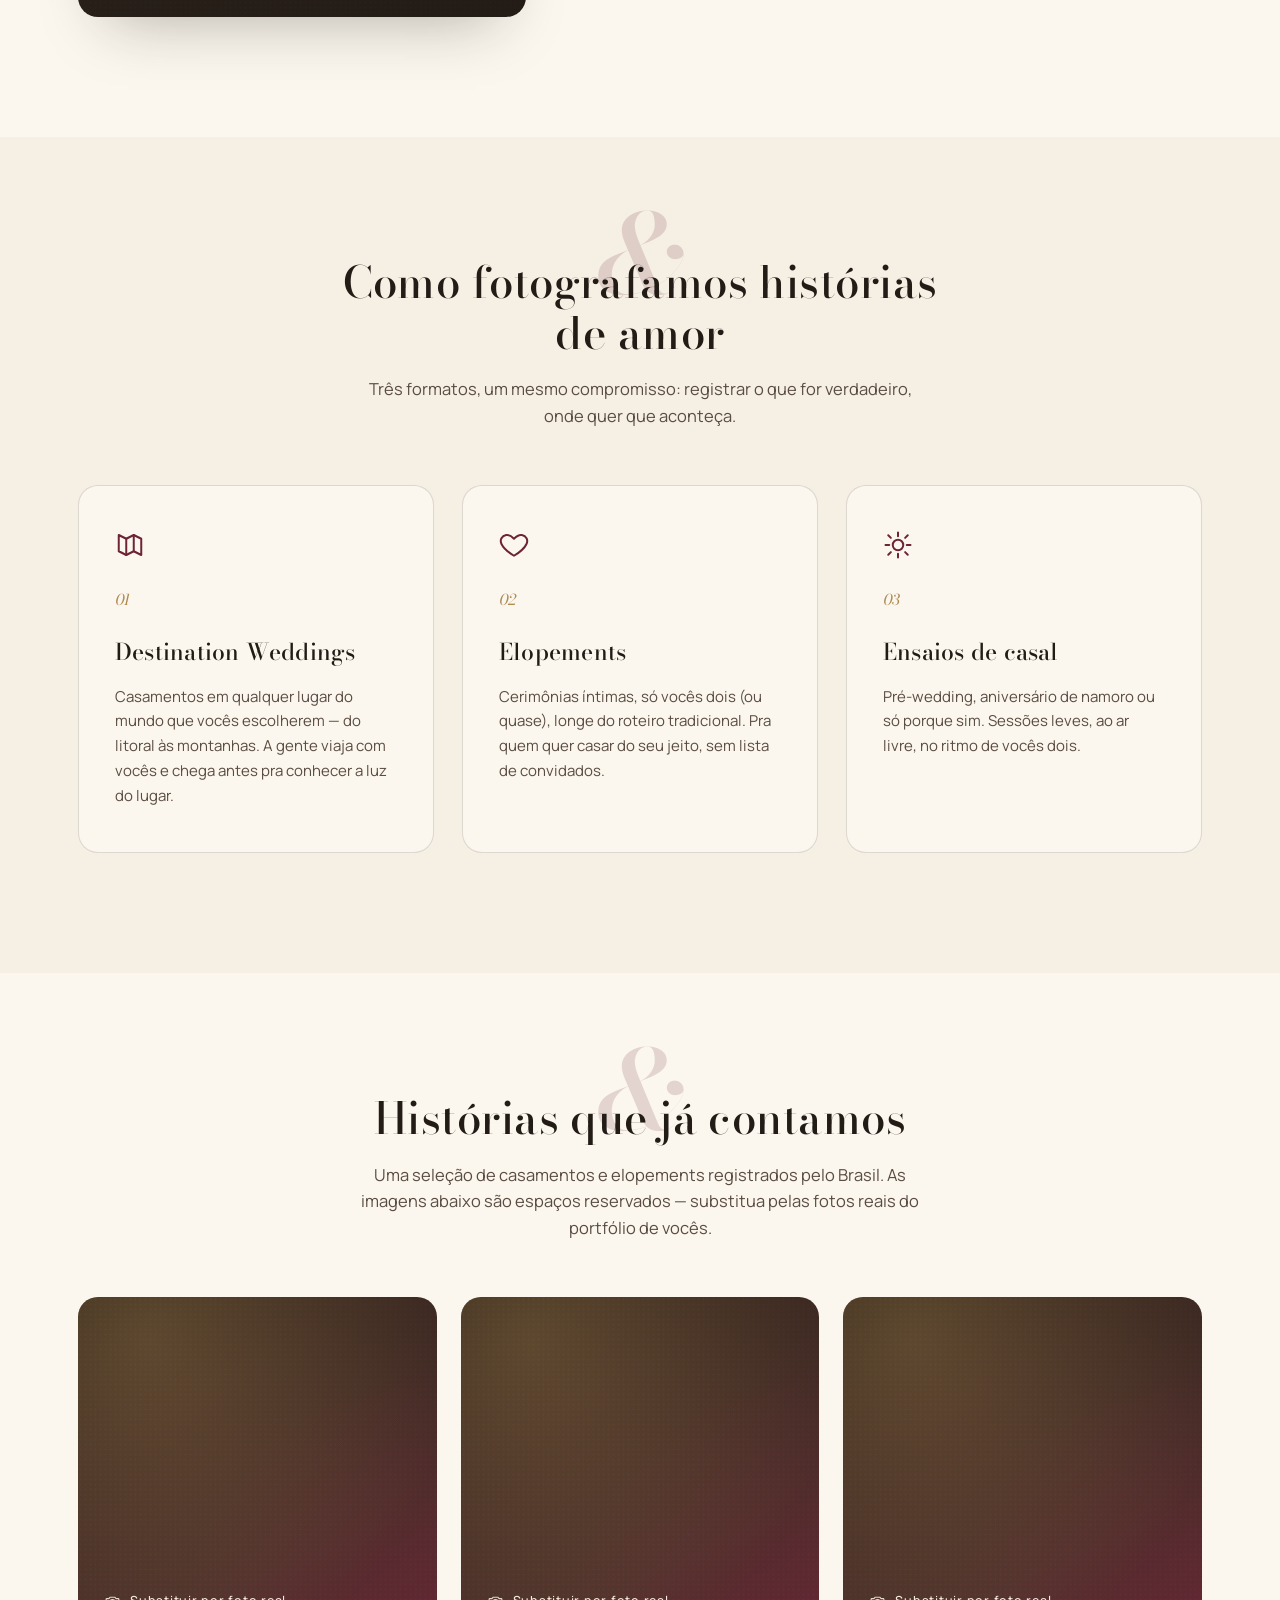
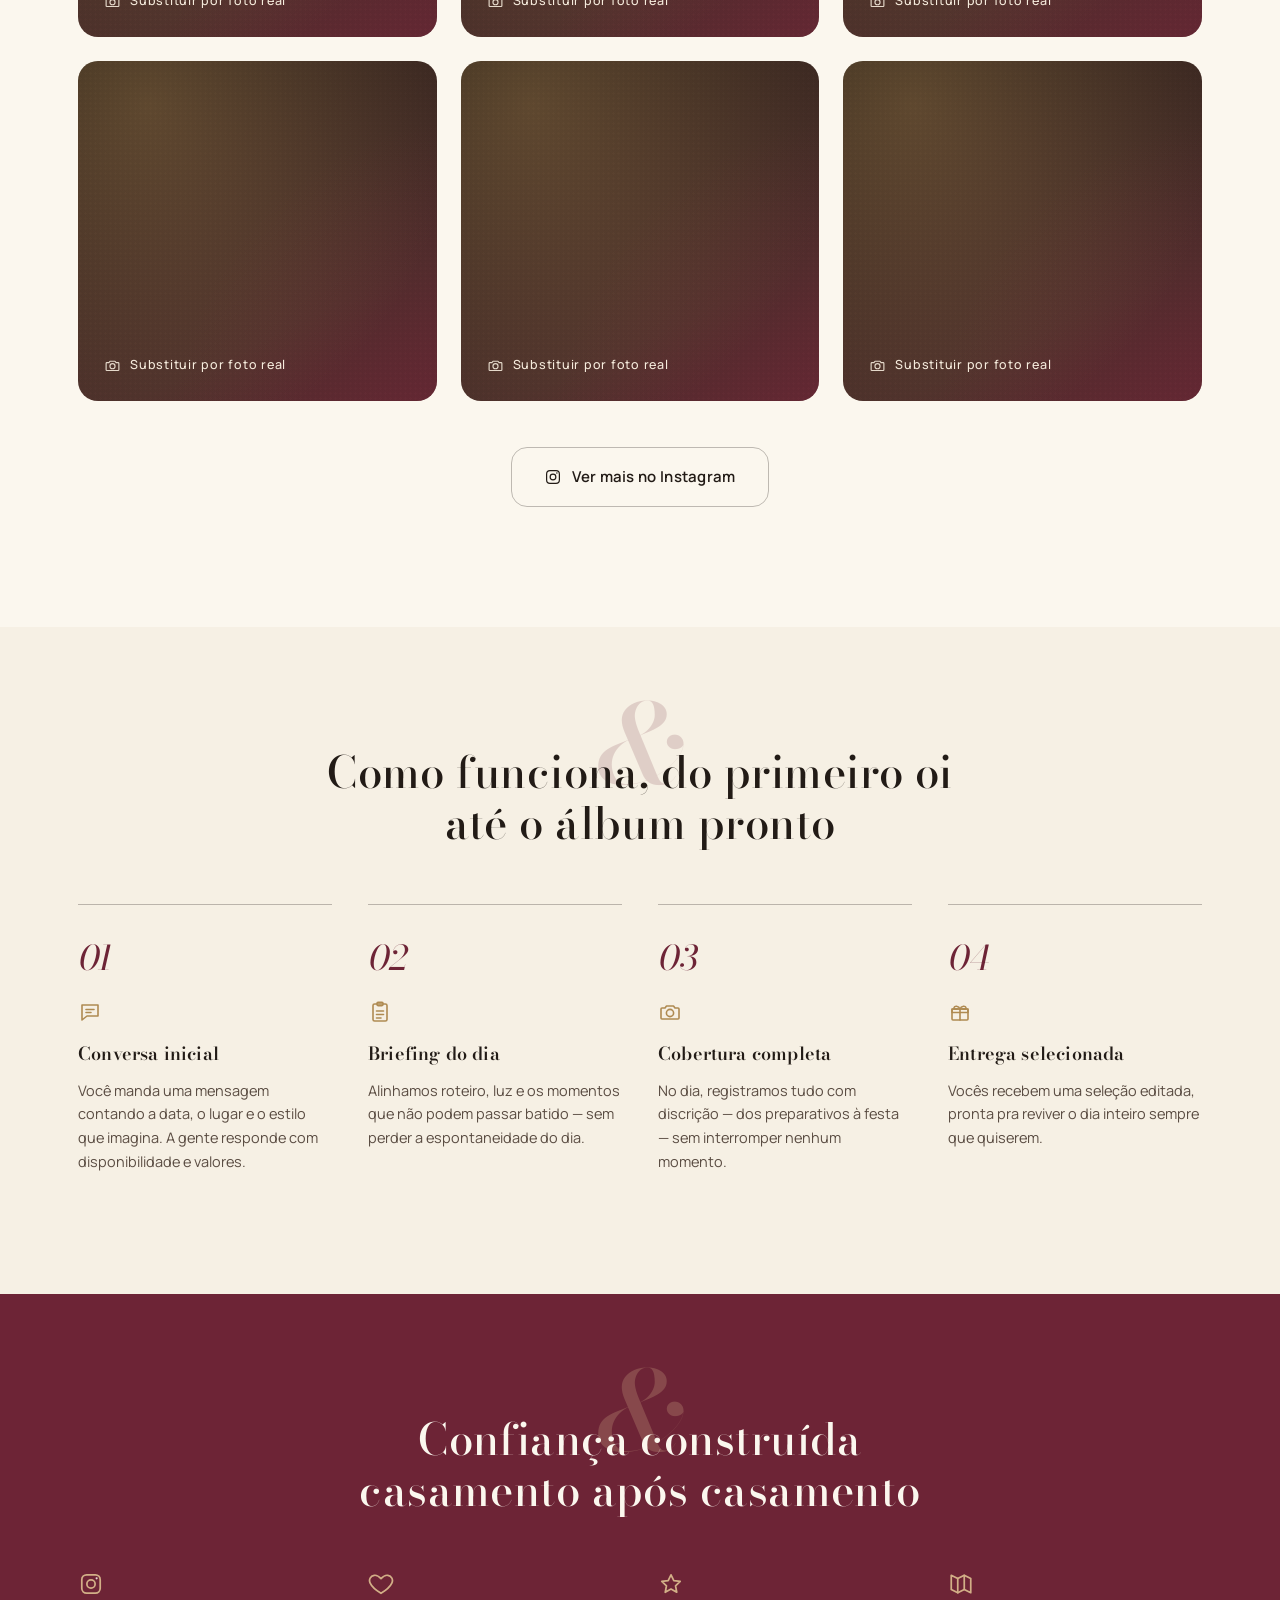
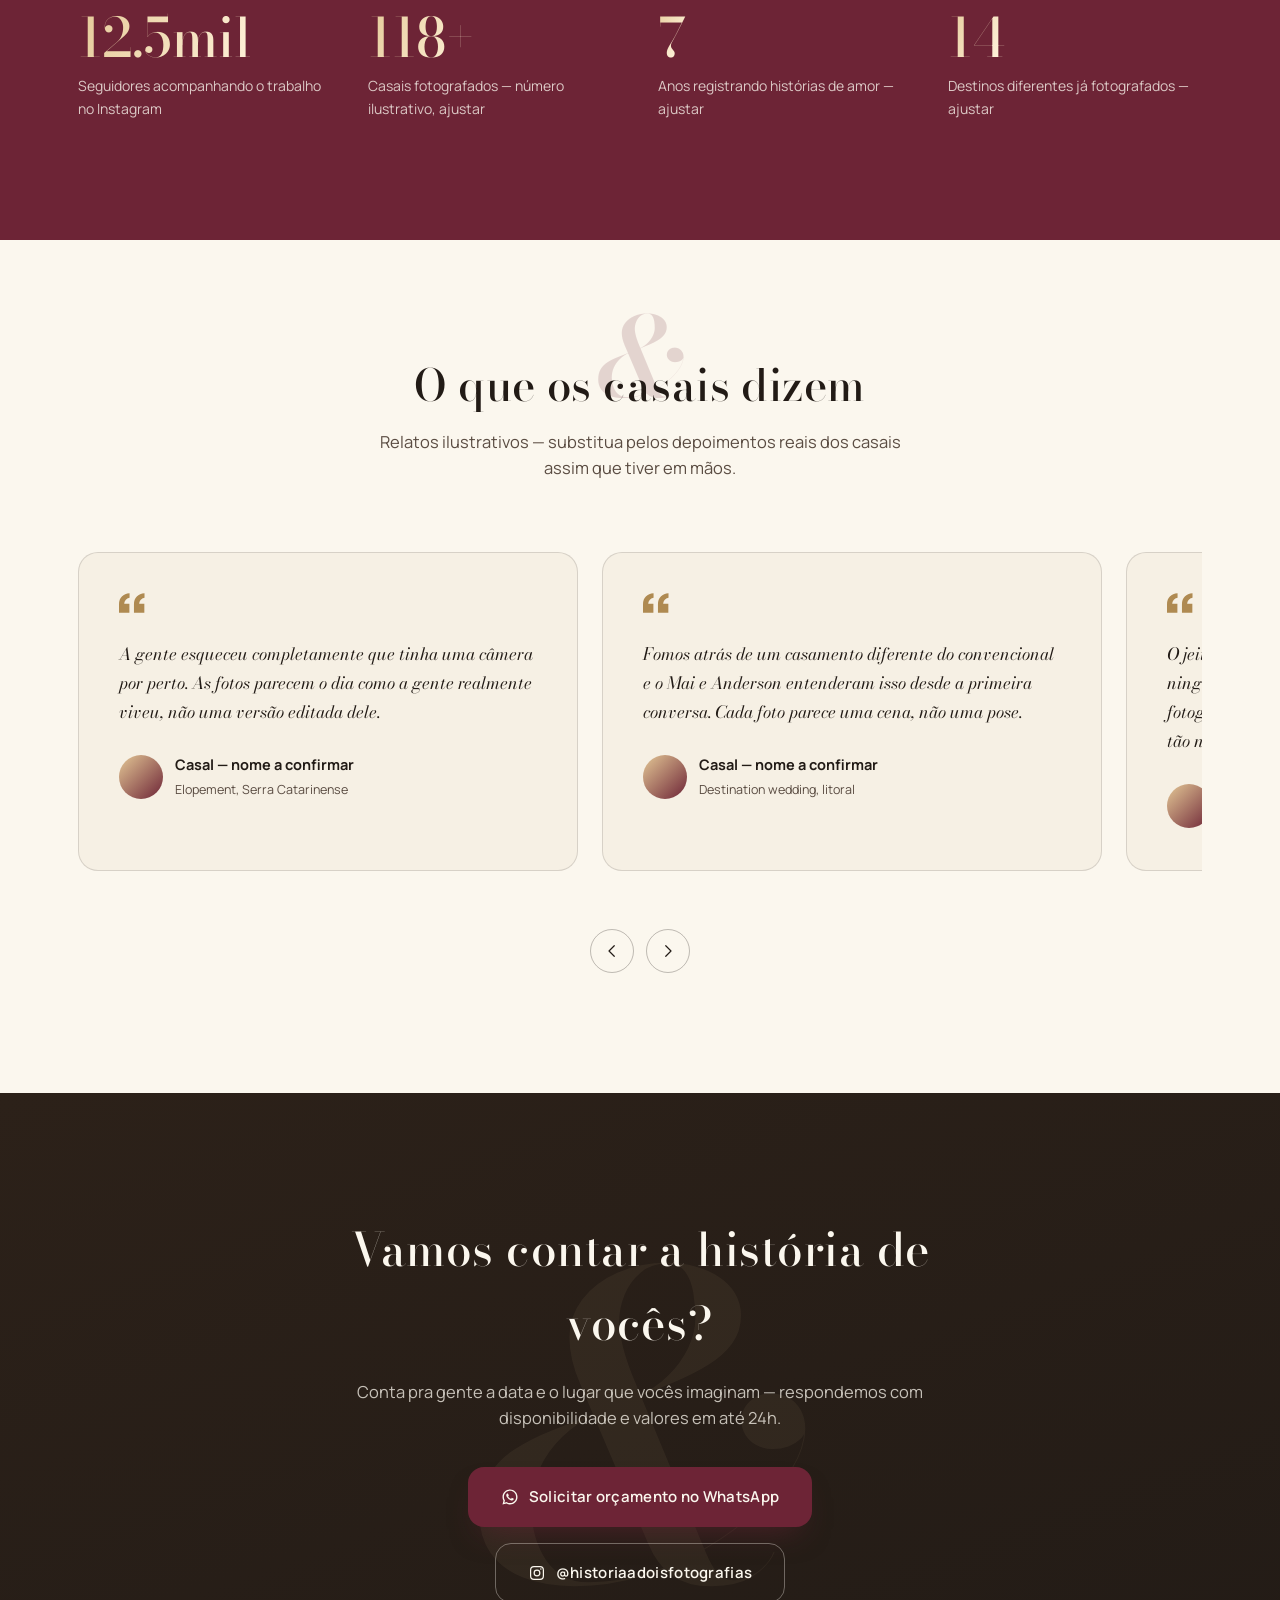
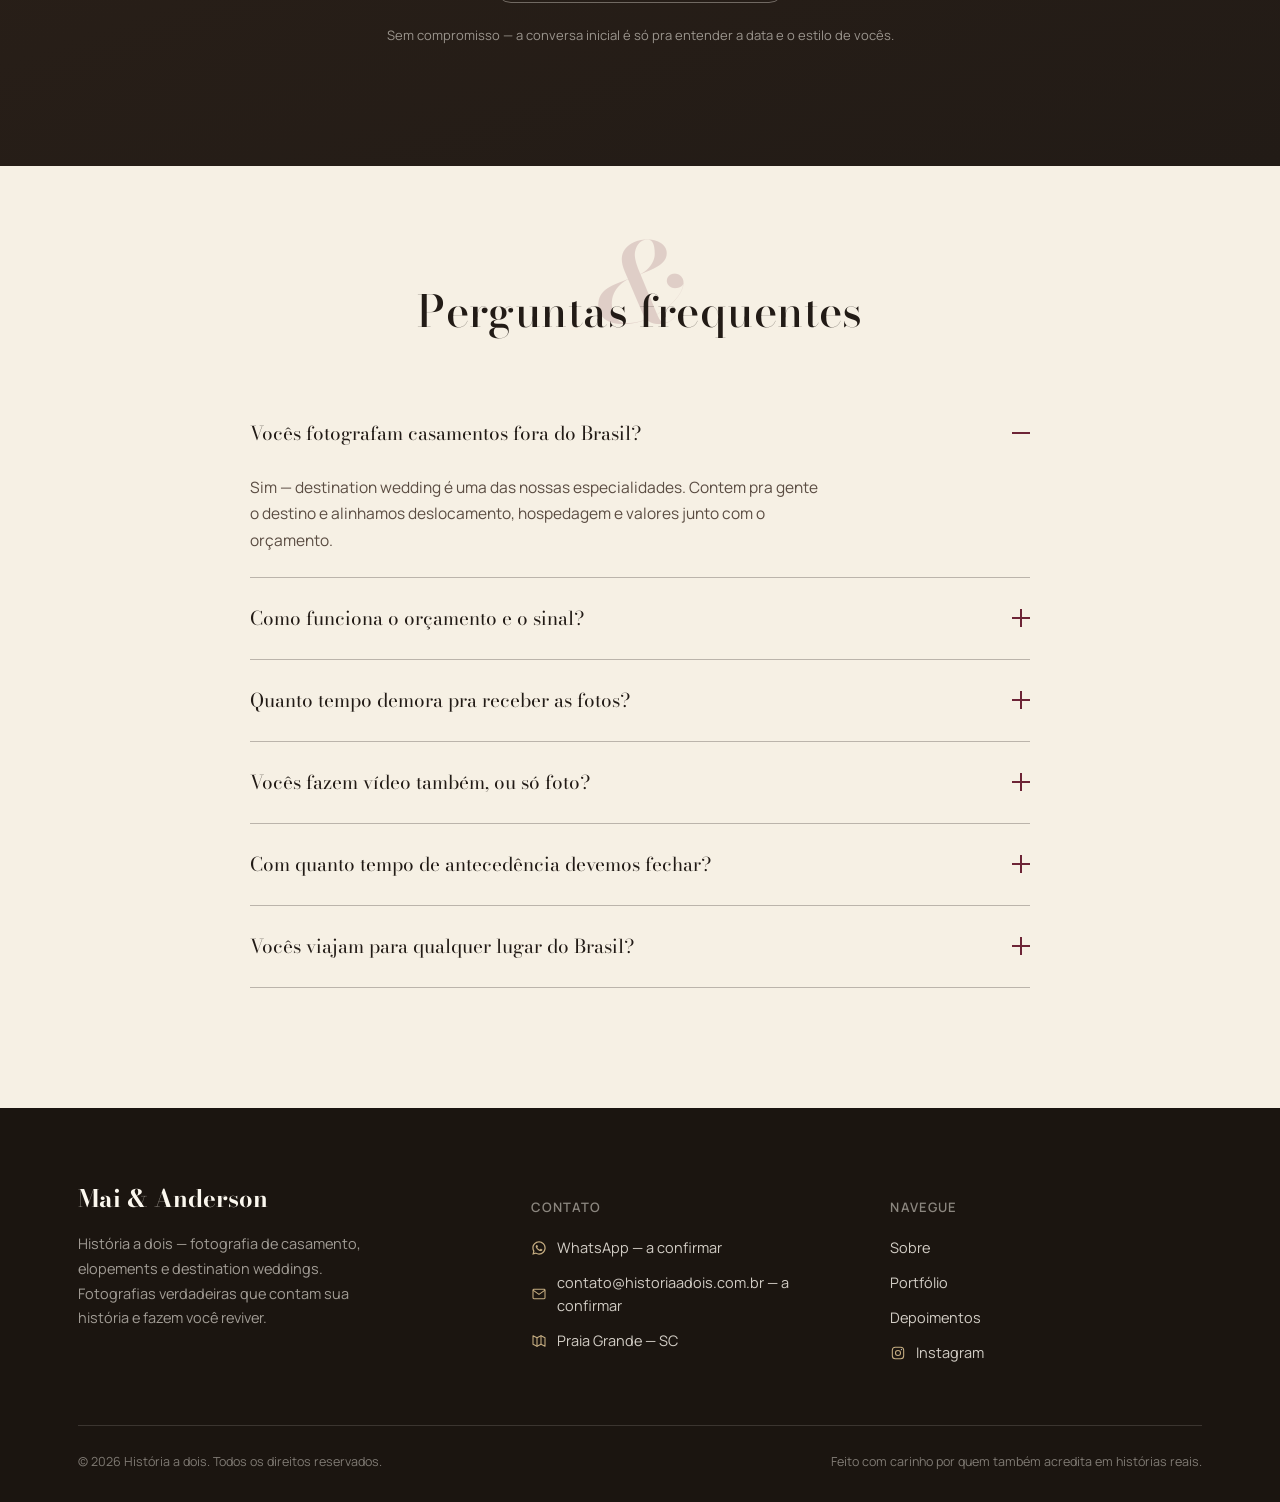
==== commit 62cbf1d3: "Reverte alterações do header (volta ao estado antes do pedido) Desfaz 5944d0f e f8d264d: header volt" ====
--- a/historia-a-dois.html
+++ b/historia-a-dois.html
@@ -152,28 +152,27 @@
 /* ===================== HEADER ===================== */
 header{
   position:fixed;top:0;left:0;right:0;z-index:100;
-  padding:20px 0;
+  padding:26px 0;
   transition:padding .4s var(--ease), background .4s var(--ease), box-shadow .4s var(--ease), border-color .4s var(--ease);
   border-bottom:1px solid transparent;
 }
 header.scrolled{
-  padding:12px 0;
+  padding:14px 0;
   background:rgba(246,240,228,0.92);
   backdrop-filter:blur(10px);
   border-bottom:1px solid var(--line);
   box-shadow:0 10px 30px -20px rgba(34,27,22,0.3);
 }
-header .wrap{display:grid;grid-template-columns:1fr auto 1fr;align-items:center;gap:20px;}
+header .wrap{display:flex;align-items:center;justify-content:space-between;}
 .logo{display:flex;flex-direction:column;line-height:1;}
 .logo b{font-family:'Bodoni Moda',serif;font-size:22px;font-weight:600;letter-spacing:0.01em;}
 .logo span{font-size:10px;letter-spacing:0.22em;text-transform:uppercase;color:var(--ink-soft);margin-top:5px;}
-nav.main-nav{display:flex;align-items:center;gap:34px;justify-self:center;}
+nav.main-nav{display:flex;align-items:center;gap:38px;}
 nav.main-nav a.nav-link{font-size:14.5px;font-weight:500;color:var(--ink-soft);position:relative;padding-bottom:3px;}
 nav.main-nav a.nav-link::after{content:"";position:absolute;left:0;bottom:0;width:0;height:1px;background:var(--wine);transition:width .35s var(--ease);}
 nav.main-nav a.nav-link:hover{color:var(--ink);}
 nav.main-nav a.nav-link:hover::after{width:100%;}
-.header-actions{display:flex;align-items:center;gap:14px;justify-self:end;position:relative;z-index:120;}
-.header-actions .btn-primary{padding:11px 20px;min-height:0;font-size:13.5px;}
+.header-actions{display:flex;align-items:center;gap:20px;}
 .menu-toggle{
   display:none;background:none;border:none;cursor:pointer;padding:6px;
   width:38px;height:38px;position:relative;z-index:120;
@@ -207,11 +206,9 @@
   nav.main-nav.open a.nav-link:nth-child(2){transition-delay:.16s;}
   nav.main-nav.open a.nav-link:nth-child(3){transition-delay:.22s;}
   nav.main-nav.open a.nav-link:nth-child(4){transition-delay:.28s;}
-  header .wrap{grid-template-columns:1fr auto;}
-  .header-actions{gap:10px;}
-  .logo span{font-size:9px;letter-spacing:0.12em;}
-  .header-actions .btn-primary{padding:0;width:38px;height:38px;border-radius:50%;justify-content:center;}
-  .header-actions .btn-primary .btn-label{display:none;}
+  nav.main-nav.open a.btn-primary{opacity:0;transform:translateY(14px);transition:opacity .5s var(--ease), transform .5s var(--ease);transition-delay:.34s;}
+  nav.main-nav.open.open a.btn-primary{opacity:1;transform:translateY(0);}
+  .header-actions .btn-primary-desktop{display:none;}
   .menu-toggle{display:inline-flex;}
   body.nav-open{overflow:hidden;}
 }
@@ -616,11 +613,11 @@
       <a href="#portfolio" class="nav-link">Portfólio</a>
       <a href="#depoimentos" class="nav-link">Depoimentos</a>
       <a href="#faq" class="nav-link">Perguntas</a>
+      <a href="https://wa.me/5500000000000?text=Oi!%20Vim%20pelo%20site%20e%20quero%20saber%20mais%20sobre%20fotografar%20nosso%20casamento." class="btn btn-primary" target="_blank" rel="noopener">
+        <svg class="ico-fill"><use href="#ic-wa"/></svg> Fale no WhatsApp
+      </a>
     </nav>
     <div class="header-actions">
-      <a href="https://wa.me/5500000000000?text=Oi!%20Vim%20pelo%20site%20e%20quero%20saber%20mais%20sobre%20fotografar%20nosso%20casamento." class="btn btn-primary header-cta" target="_blank" rel="noopener">
-        <svg class="ico-fill"><use href="#ic-wa"/></svg> <span class="btn-label">Fale no WhatsApp</span>
-      </a>
       <button class="menu-toggle" id="menuToggle" aria-label="Abrir menu" aria-expanded="false" aria-controls="mainNav">
         <span></span><span></span><span></span>
       </button>
